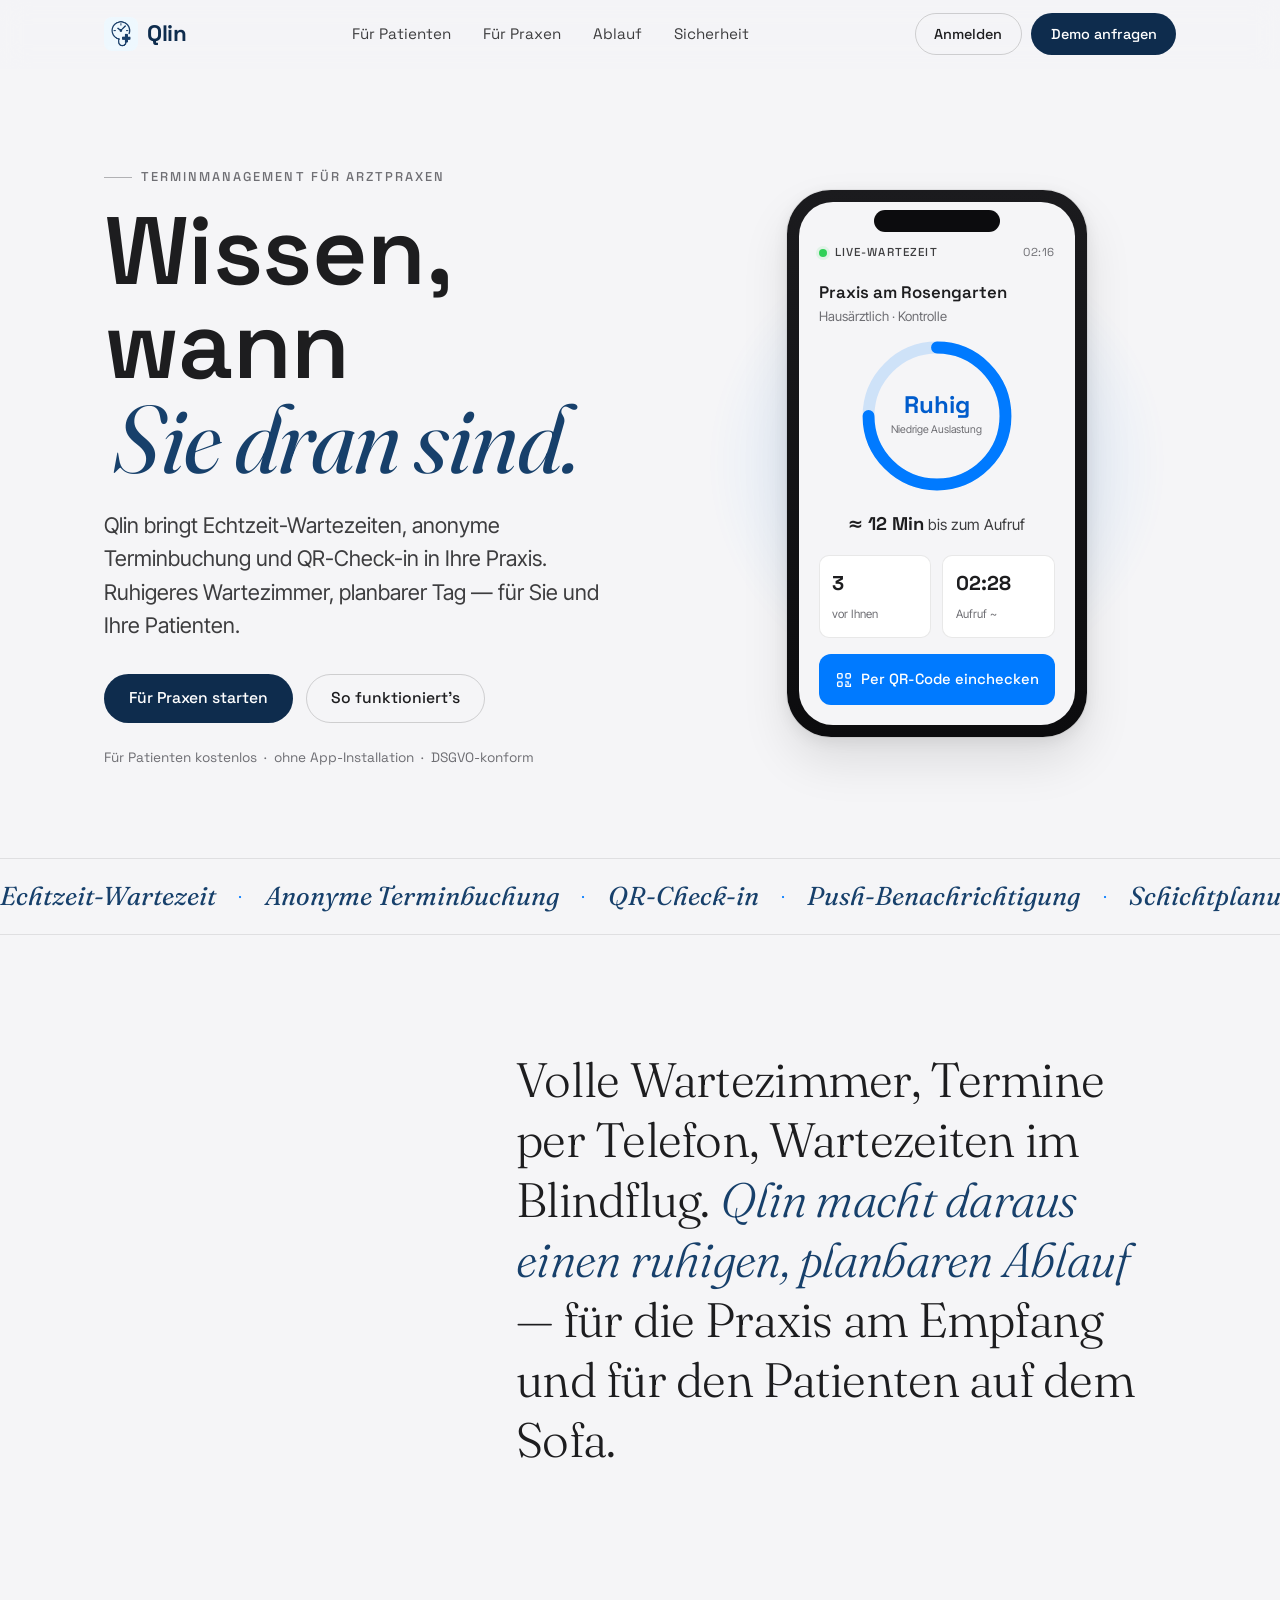
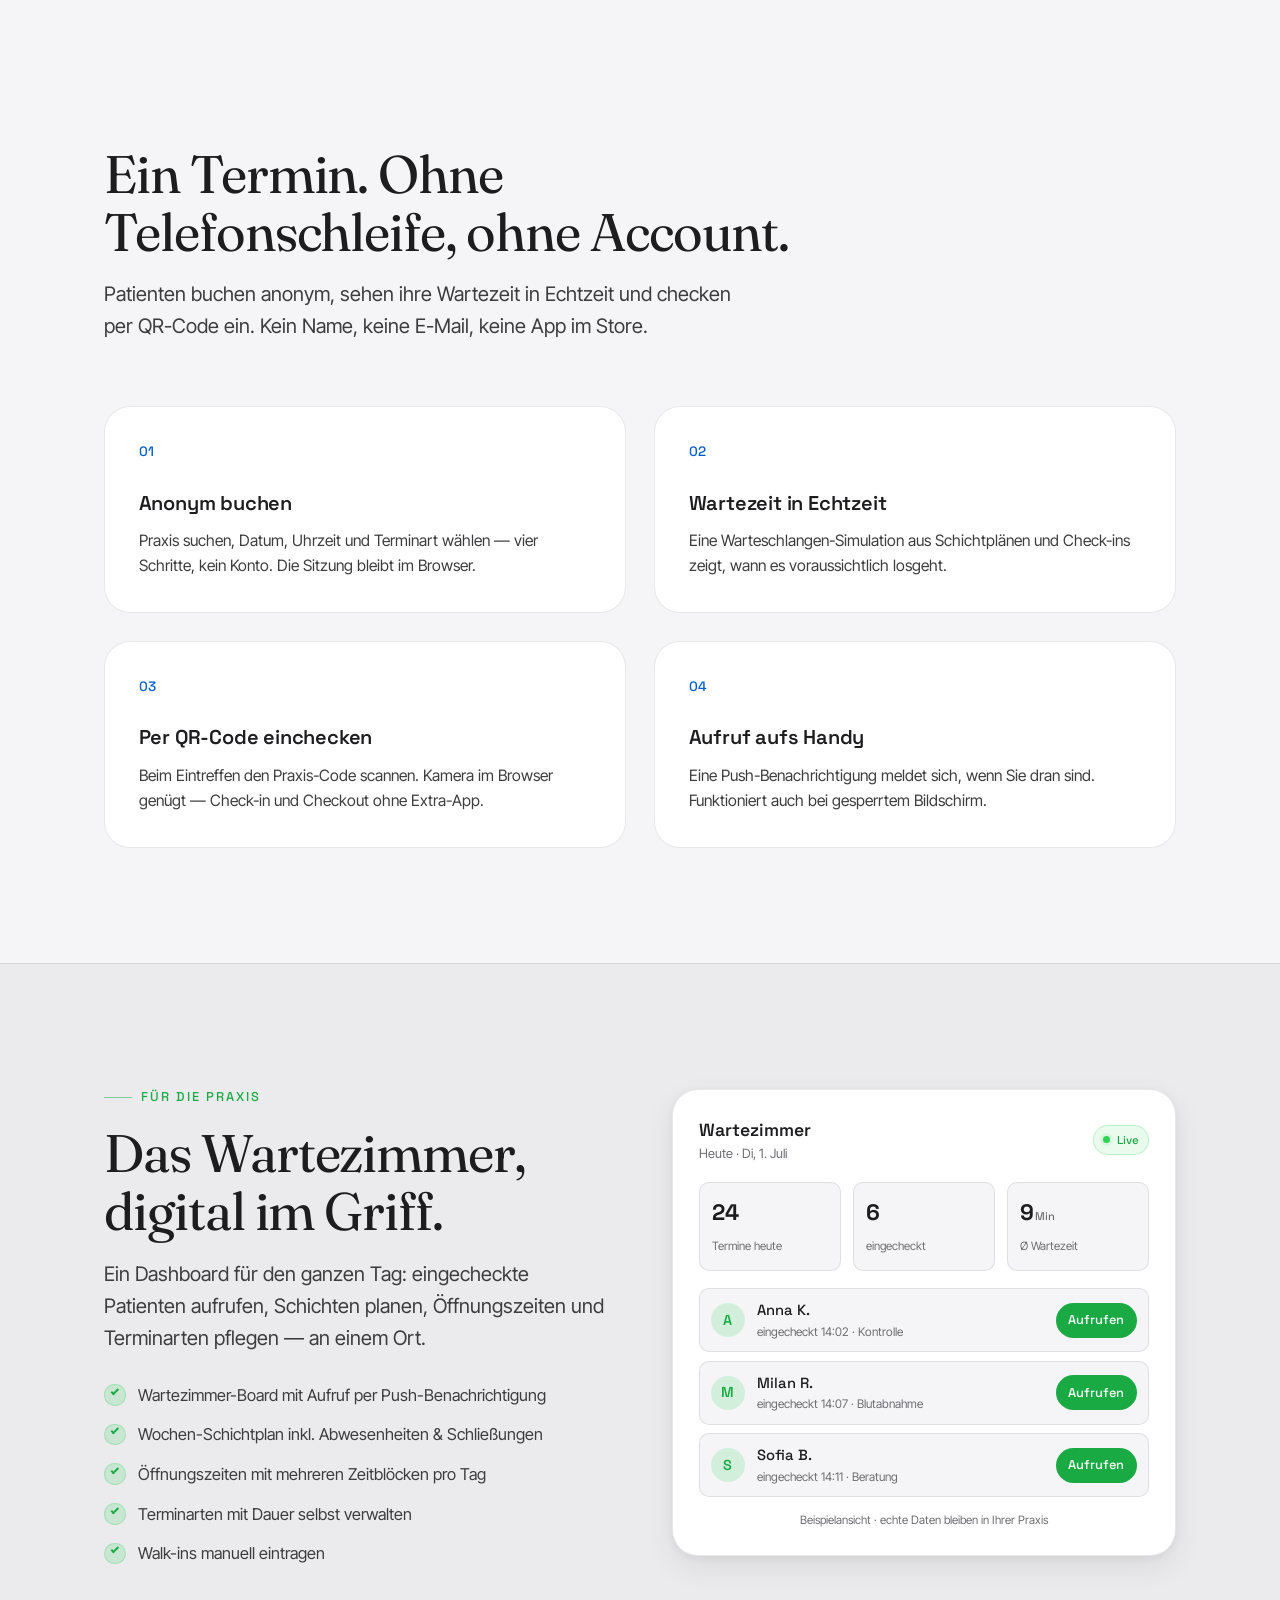
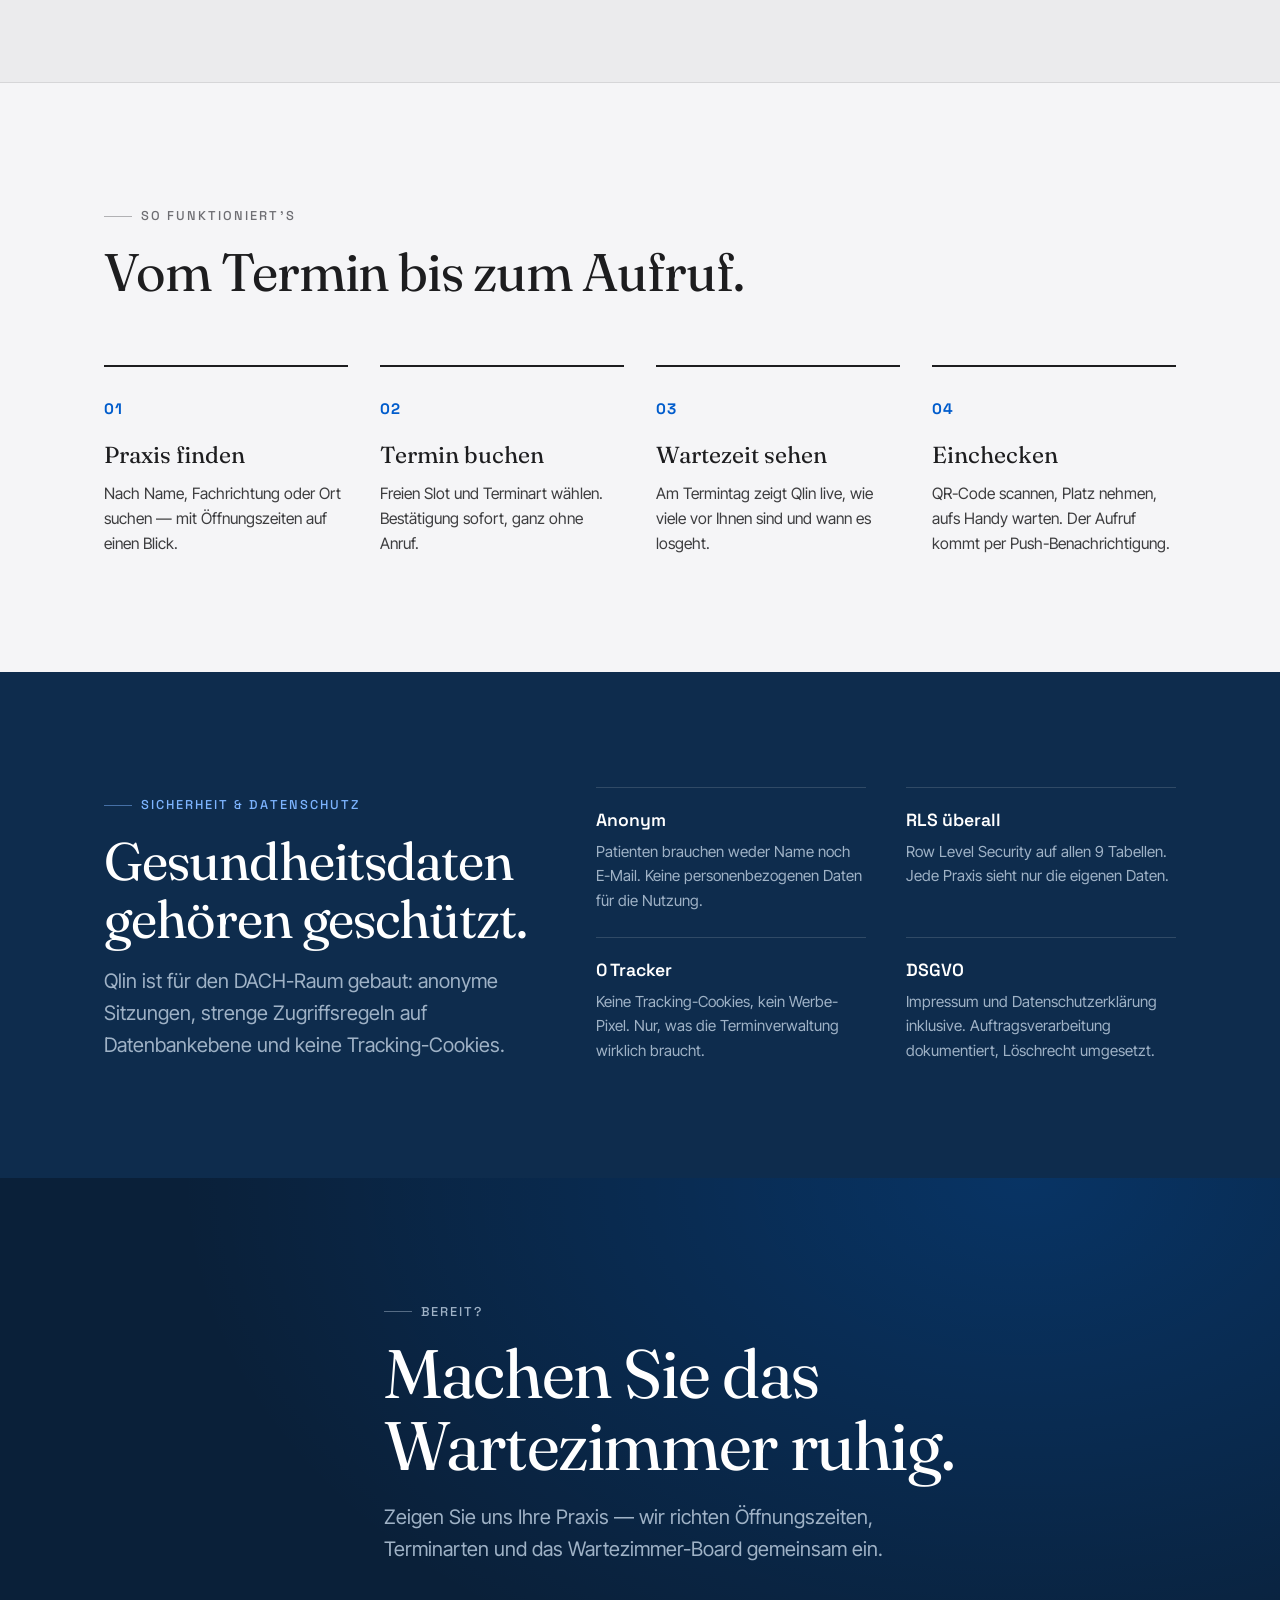
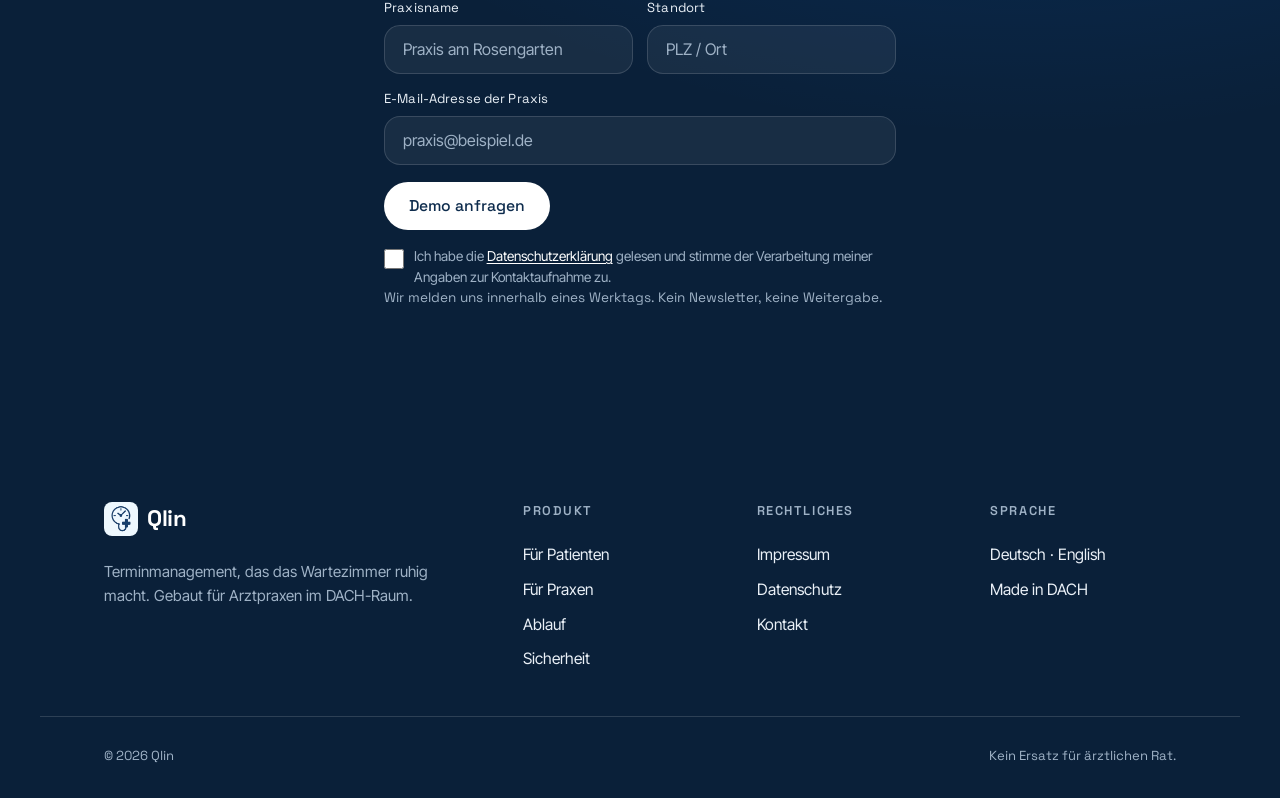
==== index.html @ ec8ae379 "feat(kontakt): Praxisname + Standort, strengere E-Mail-Pruefung, Anti-Spam - Formular um Pflichtfeld" ====
<!DOCTYPE html>
<html lang="de" class="theme-patient">
<head>
  <meta charset="UTF-8" />
  <meta name="viewport" content="width=device-width, initial-scale=1.0" />
  <title>Qlin — Wissen, wann Sie dran sind. Terminmanagement für Arztpraxen</title>
  <meta name="description" content="Qlin bringt Echtzeit-Wartezeiten, anonyme Terminbuchung und QR-Check-in in Ihre Praxis. Ruhigeres Wartezimmer, planbarer Tag — ohne App, DSGVO-konform." />
  <meta name="theme-color" content="#0e2c4d" />

  <!-- Open Graph -->
  <meta property="og:type" content="website" />
  <meta property="og:title" content="Qlin — Wissen, wann Sie dran sind." />
  <meta property="og:description" content="Echtzeit-Wartezeiten, anonyme Terminbuchung und QR-Check-in für Arztpraxen. Ohne App, DSGVO-konform." />
  <meta property="og:image" content="assets/qlin-logo.png" />

  <link rel="icon" type="image/png" href="assets/qlin-logo.png" />

  <!-- Fonts are self-hosted (no request to Google) — see assets/fonts/fonts.css -->
  <link rel="stylesheet" href="assets/fonts/fonts.css" />
  <link rel="stylesheet" href="styles.css" />
</head>
<body>
  <a class="skip-link" href="#main">Zum Inhalt springen</a>

  <!-- ============ HEADER ============ -->
  <header class="site-header" data-header>
    <div class="shell header-inner">
      <a class="brand" href="#top" aria-label="Qlin — Startseite">
        <img class="logo-mark" src="assets/qlin-logo.png" alt="" aria-hidden="true" />
        <span class="brand-word">Qlin</span>
      </a>

      <nav class="nav-desktop" aria-label="Hauptnavigation">
        <a href="#patienten">Für Patienten</a>
        <a href="#praxis">Für Praxen</a>
        <a href="#ablauf">Ablauf</a>
        <a href="#sicherheit">Sicherheit</a>
      </nav>

      <div class="header-actions">
        <a class="btn btn-ghost btn-sm hide-mobile" href="#praxis">Anmelden</a>
        <a class="btn btn-solid btn-sm" href="#kontakt">Demo anfragen</a>
        <button class="menu-toggle" data-menu-toggle aria-expanded="false" aria-controls="mobile-menu" aria-label="Menü öffnen">
          <span></span><span></span>
        </button>
      </div>
    </div>

    <div class="mobile-menu" id="mobile-menu" data-mobile-menu hidden>
      <nav aria-label="Mobile Navigation">
        <a href="#patienten">Für Patienten</a>
        <a href="#praxis">Für Praxen</a>
        <a href="#ablauf">Ablauf</a>
        <a href="#sicherheit">Sicherheit</a>
        <a class="mobile-cta" href="#kontakt">Demo anfragen</a>
      </nav>
    </div>
  </header>

  <main id="main">
    <span id="top"></span>

    <!-- ============ HERO ============ -->
    <section class="hero shell" aria-labelledby="hero-title">
      <div class="hero-copy">
        <p class="eyebrow reveal">Terminmanagement für Arztpraxen</p>
        <h1 class="hero-title reveal" id="hero-title">
          <span class="line-grotesk">Wissen, wann</span>
          <span class="line-serif">Sie dran sind.</span>
        </h1>
        <p class="hero-sub reveal">
          Qlin bringt Echtzeit-Wartezeiten, anonyme Terminbuchung und QR-Check-in
          in Ihre Praxis. Ruhigeres Wartezimmer, planbarer Tag — für Sie und Ihre Patienten.
        </p>
        <div class="hero-actions reveal">
          <a class="btn btn-solid" href="#kontakt">Für Praxen starten</a>
          <a class="btn btn-ghost" href="#ablauf">So funktioniert&#39;s</a>
        </div>
        <p class="hero-note reveal">Für Patienten kostenlos&ensp;·&ensp;ohne App-Installation&ensp;·&ensp;DSGVO-konform</p>
      </div>

      <!-- Signature: the real Live-Wartezeit panel, rebuilt -->
      <div class="hero-visual reveal" aria-hidden="false">
        <div class="glow" aria-hidden="true"></div>
        <div class="phone" role="img" aria-label="Qlin App: Live-Wartezeit für einen gebuchten Termin — ruhig, etwa zwölf Minuten bis zum Aufruf, drei Patienten vor Ihnen.">
          <div class="phone-notch" aria-hidden="true"></div>
          <div class="phone-screen">
            <div class="app-top">
              <span class="app-dot" aria-hidden="true"></span>
              <span class="app-live">Live-Wartezeit</span>
              <span class="app-time" data-app-time>14:26</span>
            </div>

            <p class="app-practice">Praxis am Rosengarten</p>
            <p class="app-appt">Hausärztlich · Kontrolle</p>

            <div class="gauge">
              <svg viewBox="0 0 120 120" class="gauge-svg" aria-hidden="true">
                <circle class="gauge-track" cx="60" cy="60" r="52" />
                <circle class="gauge-fill" cx="60" cy="60" r="52" />
              </svg>
              <div class="gauge-center">
                <span class="gauge-label">Ruhig</span>
                <span class="gauge-hint">Niedrige Auslastung</span>
              </div>
            </div>

            <p class="app-eta"><strong>≈ 12 Min</strong> bis zum Aufruf</p>

            <div class="app-stats">
              <div class="app-stat">
                <span class="app-stat-num">3</span>
                <span class="app-stat-lab">vor Ihnen</span>
              </div>
              <div class="app-stat">
                <span class="app-stat-num" data-app-call>14:38</span>
                <span class="app-stat-lab">Aufruf ~</span>
              </div>
            </div>

            <button class="app-btn" type="button" tabindex="-1">
              <svg viewBox="0 0 24 24" fill="none" aria-hidden="true" width="18" height="18">
                <rect x="3.5" y="3.5" width="6" height="6" rx="1.4" stroke="currentColor" stroke-width="1.8"/>
                <rect x="14.5" y="3.5" width="6" height="6" rx="1.4" stroke="currentColor" stroke-width="1.8"/>
                <rect x="3.5" y="14.5" width="6" height="6" rx="1.4" stroke="currentColor" stroke-width="1.8"/>
                <path d="M14.5 14.5h3v3m3 0v3h-6v-3" stroke="currentColor" stroke-width="1.8" stroke-linecap="round"/>
              </svg>
              Per QR-Code einchecken
            </button>
          </div>
        </div>
      </div>
    </section>

    <!-- ============ TICKER ============ -->
    <div class="ticker" aria-hidden="true">
      <div class="ticker-track">
        <span>Echtzeit-Wartezeit</span><i>·</i><span>Anonyme Terminbuchung</span><i>·</i><span>QR-Check-in</span><i>·</i><span>Push-Benachrichtigung</span><i>·</i><span>Schichtplanung</span><i>·</i><span>Öffnungszeiten</span><i>·</i><span>Wartezimmer-Board</span><i>·</i><span>DE / EN</span><i>·</i>
        <span>Echtzeit-Wartezeit</span><i>·</i><span>Anonyme Terminbuchung</span><i>·</i><span>QR-Check-in</span><i>·</i><span>Push-Benachrichtigung</span><i>·</i><span>Schichtplanung</span><i>·</i><span>Öffnungszeiten</span><i>·</i><span>Wartezimmer-Board</span><i>·</i><span>DE / EN</span><i>·</i>
      </div>
    </div>

    <!-- ============ STATEMENT ============ -->
    <section class="statement shell">
      <p class="statement-text reveal">
        Volle Wartezimmer, Termine per Telefon, Wartezeiten im Blindflug.
        <em>Qlin macht daraus einen ruhigen, planbaren Ablauf</em> — für die Praxis
        am Empfang und für den Patienten auf dem Sofa.
      </p>
    </section>

    <!-- ============ FÜR PATIENTEN (blau) ============ -->
    <section class="section band-patient shell" id="patienten" aria-labelledby="pat-h">
      <div class="section-head">
        <p class="eyebrow eyebrow-blue reveal">Für Patienten</p>
        <h2 class="section-title reveal" id="pat-h">Ein Termin. Ohne Telefonschleife, ohne Account.</h2>
        <p class="section-lead reveal">
          Patienten buchen anonym, sehen ihre Wartezeit in Echtzeit und checken per
          QR-Code ein. Kein Name, keine E-Mail, keine App im Store.
        </p>
      </div>

      <div class="feature-grid">
        <article class="feature reveal">
          <div class="feature-num">01</div>
          <h3>Anonym buchen</h3>
          <p>Praxis suchen, Datum, Uhrzeit und Terminart wählen — vier Schritte, kein Konto. Die Sitzung bleibt im Browser.</p>
        </article>
        <article class="feature reveal">
          <div class="feature-num">02</div>
          <h3>Wartezeit in Echtzeit</h3>
          <p>Eine Warteschlangen-Simulation aus Schichtplänen und Check-ins zeigt, wann es voraussichtlich losgeht.</p>
        </article>
        <article class="feature reveal">
          <div class="feature-num">03</div>
          <h3>Per QR-Code einchecken</h3>
          <p>Beim Eintreffen den Praxis-Code scannen. Kamera im Browser genügt — Check-in und Checkout ohne Extra-App.</p>
        </article>
        <article class="feature reveal">
          <div class="feature-num">04</div>
          <h3>Aufruf aufs Handy</h3>
          <p>Eine Push-Benachrichtigung meldet sich, wenn Sie dran sind. Funktioniert auch bei gesperrtem Bildschirm.</p>
        </article>
      </div>
    </section>

    <!-- ============ FÜR DIE PRAXIS (grün) ============ -->
    <section class="section band-doctor theme-doctor" id="praxis" aria-labelledby="prax-h">
      <div class="shell praxis-inner">
        <div class="praxis-copy">
          <p class="eyebrow eyebrow-green reveal">Für die Praxis</p>
          <h2 class="section-title reveal" id="prax-h">Das Wartezimmer, digital im Griff.</h2>
          <p class="section-lead reveal">
            Ein Dashboard für den ganzen Tag: eingecheckte Patienten aufrufen,
            Schichten planen, Öffnungszeiten und Terminarten pflegen — an einem Ort.
          </p>
          <ul class="check-list reveal">
            <li>Wartezimmer-Board mit Aufruf per Push-Benachrichtigung</li>
            <li>Wochen-Schichtplan inkl. Abwesenheiten &amp; Schließungen</li>
            <li>Öffnungszeiten mit mehreren Zeitblöcken pro Tag</li>
            <li>Terminarten mit Dauer selbst verwalten</li>
            <li>Walk-ins manuell eintragen</li>
          </ul>
        </div>

        <!-- Practice dashboard mock -->
        <div class="dash reveal" role="img" aria-label="Qlin Praxis-Dashboard: Tagesüberblick mit Wartezimmerliste und Aufrufen-Schaltflächen.">
          <div class="dash-top">
            <div>
              <p class="dash-title">Wartezimmer</p>
              <p class="dash-sub">Heute · Di, 1. Juli</p>
            </div>
            <span class="dash-badge">Live</span>
          </div>
          <div class="dash-tiles">
            <div class="dash-tile"><span class="dash-tile-num">24</span><span class="dash-tile-lab">Termine heute</span></div>
            <div class="dash-tile"><span class="dash-tile-num">6</span><span class="dash-tile-lab">eingecheckt</span></div>
            <div class="dash-tile"><span class="dash-tile-num">9<small>Min</small></span><span class="dash-tile-lab">Ø Wartezeit</span></div>
          </div>
          <ul class="dash-queue">
            <li>
              <span class="q-avatar" aria-hidden="true">A</span>
              <span class="q-body"><span class="q-name">Anna K.</span><span class="q-meta">eingecheckt 14:02 · Kontrolle</span></span>
              <button class="q-call" type="button" tabindex="-1">Aufrufen</button>
            </li>
            <li>
              <span class="q-avatar" aria-hidden="true">M</span>
              <span class="q-body"><span class="q-name">Milan R.</span><span class="q-meta">eingecheckt 14:07 · Blutabnahme</span></span>
              <button class="q-call" type="button" tabindex="-1">Aufrufen</button>
            </li>
            <li>
              <span class="q-avatar" aria-hidden="true">S</span>
              <span class="q-body"><span class="q-name">Sofia B.</span><span class="q-meta">eingecheckt 14:11 · Beratung</span></span>
              <button class="q-call" type="button" tabindex="-1">Aufrufen</button>
            </li>
          </ul>
          <p class="dash-foot">Beispielansicht · echte Daten bleiben in Ihrer Praxis</p>
        </div>
      </div>
    </section>

    <!-- ============ ABLAUF ============ -->
    <section class="section shell" id="ablauf" aria-labelledby="ablauf-h">
      <div class="section-head">
        <p class="eyebrow reveal">So funktioniert&#39;s</p>
        <h2 class="section-title reveal" id="ablauf-h">Vom Termin bis zum Aufruf.</h2>
      </div>
      <ol class="steps">
        <li class="step reveal">
          <span class="step-n">01</span>
          <h3>Praxis finden</h3>
          <p>Nach Name, Fachrichtung oder Ort suchen — mit Öffnungszeiten auf einen Blick.</p>
        </li>
        <li class="step reveal">
          <span class="step-n">02</span>
          <h3>Termin buchen</h3>
          <p>Freien Slot und Terminart wählen. Bestätigung sofort, ganz ohne Anruf.</p>
        </li>
        <li class="step reveal">
          <span class="step-n">03</span>
          <h3>Wartezeit sehen</h3>
          <p>Am Termintag zeigt Qlin live, wie viele vor Ihnen sind und wann es losgeht.</p>
        </li>
        <li class="step reveal">
          <span class="step-n">04</span>
          <h3>Einchecken</h3>
          <p>QR-Code scannen, Platz nehmen, aufs Handy warten. Der Aufruf kommt per Push-Benachrichtigung.</p>
        </li>
      </ol>
    </section>

    <!-- ============ SICHERHEIT ============ -->
    <section class="section band-security theme-patient" id="sicherheit" aria-labelledby="sec-h">
      <div class="shell security-inner">
        <div class="security-copy">
          <p class="eyebrow eyebrow-blue reveal">Sicherheit &amp; Datenschutz</p>
          <h2 class="section-title section-title-invert reveal" id="sec-h">Gesundheitsdaten gehören geschützt.</h2>
          <p class="section-lead lead-invert reveal">
            Qlin ist für den DACH-Raum gebaut: anonyme Sitzungen, strenge
            Zugriffsregeln auf Datenbankebene und keine Tracking-Cookies.
          </p>
        </div>
        <ul class="security-grid">
          <li class="reveal"><span class="sec-key">Anonym</span><p>Patienten brauchen weder Name noch E-Mail. Keine personenbezogenen Daten für die Nutzung.</p></li>
          <li class="reveal"><span class="sec-key">RLS überall</span><p>Row Level Security auf allen 9 Tabellen. Jede Praxis sieht nur die eigenen Daten.</p></li>
          <li class="reveal"><span class="sec-key">0 Tracker</span><p>Keine Tracking-Cookies, kein Werbe-Pixel. Nur, was die Terminverwaltung wirklich braucht.</p></li>
          <li class="reveal"><span class="sec-key">DSGVO</span><p>Impressum und Datenschutzerklärung inklusive. Auftragsverarbeitung dokumentiert, Löschrecht umgesetzt.</p></li>
        </ul>
      </div>
    </section>

    <!-- ============ CTA ============ -->
    <section class="cta band-cta theme-patient" id="kontakt" aria-labelledby="cta-h">
      <div class="shell cta-inner">
        <p class="eyebrow eyebrow-on-dark reveal">Bereit?</p>
        <h2 class="cta-title reveal" id="cta-h">Machen Sie das Wartezimmer&nbsp;ruhig.</h2>
        <p class="cta-sub reveal">
          Zeigen Sie uns Ihre Praxis — wir richten Öffnungszeiten, Terminarten und
          das Wartezimmer-Board gemeinsam ein.
        </p>
        <form class="cta-form reveal" data-demo-form novalidate>
          <div class="form-grid">
            <div class="field">
              <label for="practice">Praxisname</label>
              <input id="practice" name="practice" type="text" autocomplete="organization"
                     maxlength="120" placeholder="Praxis am Rosengarten" required />
            </div>
            <div class="field">
              <label for="location">Standort</label>
              <input id="location" name="location" type="text" autocomplete="address-level2"
                     maxlength="120" placeholder="PLZ / Ort" required />
            </div>
            <div class="field field-wide">
              <label for="email">E-Mail-Adresse der Praxis</label>
              <input id="email" name="email" type="email" inputmode="email"
                     maxlength="200" placeholder="praxis@beispiel.de" autocomplete="email" required />
            </div>
          </div>
          <!-- honeypot: hidden from humans, bots tend to fill it -->
          <input class="visually-hidden" type="text" name="company" tabindex="-1" autocomplete="off" aria-hidden="true" data-hp />
          <button class="btn btn-solid-invert" type="submit">Demo anfragen</button>
        </form>
        <div class="cta-consent reveal">
          <input type="checkbox" id="consent" data-consent />
          <label for="consent">Ich habe die <a href="datenschutz.html">Datenschutzerklärung</a> gelesen und stimme der Verarbeitung meiner Angaben zur Kontaktaufnahme zu.</label>
        </div>
        <p class="cta-hint reveal" data-form-hint>Wir melden uns innerhalb eines Werktags. Kein Newsletter, keine Weitergabe.</p>
      </div>
    </section>
  </main>

  <!-- ============ FOOTER ============ -->
  <footer class="site-footer theme-patient">
    <div class="shell footer-inner">
      <div class="footer-brand">
        <a class="brand brand-footer" href="#top" aria-label="Qlin — Startseite">
          <img class="logo-mark" src="assets/qlin-logo.png" alt="" aria-hidden="true" />
          <span class="brand-word">Qlin</span>
        </a>
        <p class="footer-tag">Terminmanagement, das das Wartezimmer ruhig macht. Gebaut für Arztpraxen im DACH-Raum.</p>
      </div>

      <nav class="footer-col" aria-label="Produkt">
        <p class="footer-h">Produkt</p>
        <a href="#patienten">Für Patienten</a>
        <a href="#praxis">Für Praxen</a>
        <a href="#ablauf">Ablauf</a>
        <a href="#sicherheit">Sicherheit</a>
      </nav>

      <nav class="footer-col" aria-label="Rechtliches">
        <p class="footer-h">Rechtliches</p>
        <a href="impressum.html">Impressum</a>
        <a href="datenschutz.html">Datenschutz</a>
        <a href="#kontakt">Kontakt</a>
      </nav>

      <div class="footer-col">
        <p class="footer-h">Sprache</p>
        <p class="footer-meta">Deutsch · English</p>
        <p class="footer-meta">Made in DACH</p>
      </div>
    </div>
    <div class="shell footer-base">
      <p>© <span data-year>2026</span> Qlin</p>
      <p>Kein Ersatz für ärztlichen Rat.</p>
    </div>
  </footer>

  <script src="script.js"></script>
</body>
</html>
---- assets/fonts/fonts.css ----
/* Self-hosted fonts (SIL Open Font License).
   Generated from Google Fonts css2 and rewritten to local files
   so NO request goes to Google (DSGVO / LG Muenchen I 2022). */

/* ---- fraunces ---- */
/* vietnamese */
@font-face {
  font-family: 'Fraunces';
  font-style: italic;
  font-weight: 300 600;
  font-display: swap;
  src: url(./6NU58FyLNQOQZAnv9ZwNjucMHVn85Ni7emAe9lKqZTnbB-gzTK0K1ChjdfeQ_5Y.woff2) format('woff2');
  unicode-range: U+0102-0103, U+0110-0111, U+0128-0129, U+0168-0169, U+01A0-01A1, U+01AF-01B0, U+0300-0301, U+0303-0304, U+0308-0309, U+0323, U+0329, U+1EA0-1EF9, U+20AB;
}
/* latin-ext */
@font-face {
  font-family: 'Fraunces';
  font-style: italic;
  font-weight: 300 600;
  font-display: swap;
  src: url(./6NU58FyLNQOQZAnv9ZwNjucMHVn85Ni7emAe9lKqZTnbB-gzTK0K1ChjdPeQ_5Y.woff2) format('woff2');
  unicode-range: U+0100-02BA, U+02BD-02C5, U+02C7-02CC, U+02CE-02D7, U+02DD-02FF, U+0304, U+0308, U+0329, U+1D00-1DBF, U+1E00-1E9F, U+1EF2-1EFF, U+2020, U+20A0-20AB, U+20AD-20C0, U+2113, U+2C60-2C7F, U+A720-A7FF;
}
/* latin */
@font-face {
  font-family: 'Fraunces';
  font-style: italic;
  font-weight: 300 600;
  font-display: swap;
  src: url(./6NU58FyLNQOQZAnv9ZwNjucMHVn85Ni7emAe9lKqZTnbB-gzTK0K1ChjeveQ.woff2) format('woff2');
  unicode-range: U+0000-00FF, U+0131, U+0152-0153, U+02BB-02BC, U+02C6, U+02DA, U+02DC, U+0304, U+0308, U+0329, U+2000-206F, U+20AC, U+2122, U+2191, U+2193, U+2212, U+2215, U+FEFF, U+FFFD;
}
/* vietnamese */
@font-face {
  font-family: 'Fraunces';
  font-style: normal;
  font-weight: 300 600;
  font-display: swap;
  src: url(./6NU78FyLNQOQZAnv9bYEvDiIdE9Ea92uemAk_WBq8U_9v0c2Wa0KxCBTeO-U.woff2) format('woff2');
  unicode-range: U+0102-0103, U+0110-0111, U+0128-0129, U+0168-0169, U+01A0-01A1, U+01AF-01B0, U+0300-0301, U+0303-0304, U+0308-0309, U+0323, U+0329, U+1EA0-1EF9, U+20AB;
}
/* latin-ext */
@font-face {
  font-family: 'Fraunces';
  font-style: normal;
  font-weight: 300 600;
  font-display: swap;
  src: url(./6NU78FyLNQOQZAnv9bYEvDiIdE9Ea92uemAk_WBq8U_9v0c2Wa0KxCFTeO-U.woff2) format('woff2');
  unicode-range: U+0100-02BA, U+02BD-02C5, U+02C7-02CC, U+02CE-02D7, U+02DD-02FF, U+0304, U+0308, U+0329, U+1D00-1DBF, U+1E00-1E9F, U+1EF2-1EFF, U+2020, U+20A0-20AB, U+20AD-20C0, U+2113, U+2C60-2C7F, U+A720-A7FF;
}
/* latin */
@font-face {
  font-family: 'Fraunces';
  font-style: normal;
  font-weight: 300 600;
  font-display: swap;
  src: url(./6NU78FyLNQOQZAnv9bYEvDiIdE9Ea92uemAk_WBq8U_9v0c2Wa0KxC9TeA.woff2) format('woff2');
  unicode-range: U+0000-00FF, U+0131, U+0152-0153, U+02BB-02BC, U+02C6, U+02DA, U+02DC, U+0304, U+0308, U+0329, U+2000-206F, U+20AC, U+2122, U+2191, U+2193, U+2212, U+2215, U+FEFF, U+FFFD;
}

/* ---- space-grotesk ---- */
/* vietnamese */
@font-face {
  font-family: 'Space Grotesk';
  font-style: normal;
  font-weight: 400;
  font-display: swap;
  src: url(./V8mDoQDjQSkFtoMM3T6r8E7mPb54C-s0.woff2) format('woff2');
  unicode-range: U+0102-0103, U+0110-0111, U+0128-0129, U+0168-0169, U+01A0-01A1, U+01AF-01B0, U+0300-0301, U+0303-0304, U+0308-0309, U+0323, U+0329, U+1EA0-1EF9, U+20AB;
}
/* latin-ext */
@font-face {
  font-family: 'Space Grotesk';
  font-style: normal;
  font-weight: 400;
  font-display: swap;
  src: url(./V8mDoQDjQSkFtoMM3T6r8E7mPb94C-s0.woff2) format('woff2');
  unicode-range: U+0100-02BA, U+02BD-02C5, U+02C7-02CC, U+02CE-02D7, U+02DD-02FF, U+0304, U+0308, U+0329, U+1D00-1DBF, U+1E00-1E9F, U+1EF2-1EFF, U+2020, U+20A0-20AB, U+20AD-20C0, U+2113, U+2C60-2C7F, U+A720-A7FF;
}
/* latin */
@font-face {
  font-family: 'Space Grotesk';
  font-style: normal;
  font-weight: 400;
  font-display: swap;
  src: url(./V8mDoQDjQSkFtoMM3T6r8E7mPbF4Cw.woff2) format('woff2');
  unicode-range: U+0000-00FF, U+0131, U+0152-0153, U+02BB-02BC, U+02C6, U+02DA, U+02DC, U+0304, U+0308, U+0329, U+2000-206F, U+20AC, U+2122, U+2191, U+2193, U+2212, U+2215, U+FEFF, U+FFFD;
}
/* vietnamese */
@font-face {
  font-family: 'Space Grotesk';
  font-style: normal;
  font-weight: 500;
  font-display: swap;
  src: url(./V8mDoQDjQSkFtoMM3T6r8E7mPb54C-s0.woff2) format('woff2');
  unicode-range: U+0102-0103, U+0110-0111, U+0128-0129, U+0168-0169, U+01A0-01A1, U+01AF-01B0, U+0300-0301, U+0303-0304, U+0308-0309, U+0323, U+0329, U+1EA0-1EF9, U+20AB;
}
/* latin-ext */
@font-face {
  font-family: 'Space Grotesk';
  font-style: normal;
  font-weight: 500;
  font-display: swap;
  src: url(./V8mDoQDjQSkFtoMM3T6r8E7mPb94C-s0.woff2) format('woff2');
  unicode-range: U+0100-02BA, U+02BD-02C5, U+02C7-02CC, U+02CE-02D7, U+02DD-02FF, U+0304, U+0308, U+0329, U+1D00-1DBF, U+1E00-1E9F, U+1EF2-1EFF, U+2020, U+20A0-20AB, U+20AD-20C0, U+2113, U+2C60-2C7F, U+A720-A7FF;
}
/* latin */
@font-face {
  font-family: 'Space Grotesk';
  font-style: normal;
  font-weight: 500;
  font-display: swap;
  src: url(./V8mDoQDjQSkFtoMM3T6r8E7mPbF4Cw.woff2) format('woff2');
  unicode-range: U+0000-00FF, U+0131, U+0152-0153, U+02BB-02BC, U+02C6, U+02DA, U+02DC, U+0304, U+0308, U+0329, U+2000-206F, U+20AC, U+2122, U+2191, U+2193, U+2212, U+2215, U+FEFF, U+FFFD;
}
/* vietnamese */
@font-face {
  font-family: 'Space Grotesk';
  font-style: normal;
  font-weight: 600;
  font-display: swap;
  src: url(./V8mDoQDjQSkFtoMM3T6r8E7mPb54C-s0.woff2) format('woff2');
  unicode-range: U+0102-0103, U+0110-0111, U+0128-0129, U+0168-0169, U+01A0-01A1, U+01AF-01B0, U+0300-0301, U+0303-0304, U+0308-0309, U+0323, U+0329, U+1EA0-1EF9, U+20AB;
}
/* latin-ext */
@font-face {
  font-family: 'Space Grotesk';
  font-style: normal;
  font-weight: 600;
  font-display: swap;
  src: url(./V8mDoQDjQSkFtoMM3T6r8E7mPb94C-s0.woff2) format('woff2');
  unicode-range: U+0100-02BA, U+02BD-02C5, U+02C7-02CC, U+02CE-02D7, U+02DD-02FF, U+0304, U+0308, U+0329, U+1D00-1DBF, U+1E00-1E9F, U+1EF2-1EFF, U+2020, U+20A0-20AB, U+20AD-20C0, U+2113, U+2C60-2C7F, U+A720-A7FF;
}
/* latin */
@font-face {
  font-family: 'Space Grotesk';
  font-style: normal;
  font-weight: 600;
  font-display: swap;
  src: url(./V8mDoQDjQSkFtoMM3T6r8E7mPbF4Cw.woff2) format('woff2');
  unicode-range: U+0000-00FF, U+0131, U+0152-0153, U+02BB-02BC, U+02C6, U+02DA, U+02DC, U+0304, U+0308, U+0329, U+2000-206F, U+20AC, U+2122, U+2191, U+2193, U+2212, U+2215, U+FEFF, U+FFFD;
}
/* vietnamese */
@font-face {
  font-family: 'Space Grotesk';
  font-style: normal;
  font-weight: 700;
  font-display: swap;
  src: url(./V8mDoQDjQSkFtoMM3T6r8E7mPb54C-s0.woff2) format('woff2');
  unicode-range: U+0102-0103, U+0110-0111, U+0128-0129, U+0168-0169, U+01A0-01A1, U+01AF-01B0, U+0300-0301, U+0303-0304, U+0308-0309, U+0323, U+0329, U+1EA0-1EF9, U+20AB;
}
/* latin-ext */
@font-face {
  font-family: 'Space Grotesk';
  font-style: normal;
  font-weight: 700;
  font-display: swap;
  src: url(./V8mDoQDjQSkFtoMM3T6r8E7mPb94C-s0.woff2) format('woff2');
  unicode-range: U+0100-02BA, U+02BD-02C5, U+02C7-02CC, U+02CE-02D7, U+02DD-02FF, U+0304, U+0308, U+0329, U+1D00-1DBF, U+1E00-1E9F, U+1EF2-1EFF, U+2020, U+20A0-20AB, U+20AD-20C0, U+2113, U+2C60-2C7F, U+A720-A7FF;
}
/* latin */
@font-face {
  font-family: 'Space Grotesk';
  font-style: normal;
  font-weight: 700;
  font-display: swap;
  src: url(./V8mDoQDjQSkFtoMM3T6r8E7mPbF4Cw.woff2) format('woff2');
  unicode-range: U+0000-00FF, U+0131, U+0152-0153, U+02BB-02BC, U+02C6, U+02DA, U+02DC, U+0304, U+0308, U+0329, U+2000-206F, U+20AC, U+2122, U+2191, U+2193, U+2212, U+2215, U+FEFF, U+FFFD;
}

/* ---- inter-tight ---- */
/* cyrillic-ext */
@font-face {
  font-family: 'Inter Tight';
  font-style: normal;
  font-weight: 400;
  font-display: swap;
  src: url(./NGSwv5HMAFg6IuGlBNMjxLsK8ah8QA.woff2) format('woff2');
  unicode-range: U+0460-052F, U+1C80-1C8A, U+20B4, U+2DE0-2DFF, U+A640-A69F, U+FE2E-FE2F;
}
/* cyrillic */
@font-face {
  font-family: 'Inter Tight';
  font-style: normal;
  font-weight: 400;
  font-display: swap;
  src: url(./NGSwv5HMAFg6IuGlBNMjxLsD8ah8QA.woff2) format('woff2');
  unicode-range: U+0301, U+0400-045F, U+0490-0491, U+04B0-04B1, U+2116;
}
/* greek-ext */
@font-face {
  font-family: 'Inter Tight';
  font-style: normal;
  font-weight: 400;
  font-display: swap;
  src: url(./NGSwv5HMAFg6IuGlBNMjxLsL8ah8QA.woff2) format('woff2');
  unicode-range: U+1F00-1FFF;
}
/* greek */
@font-face {
  font-family: 'Inter Tight';
  font-style: normal;
  font-weight: 400;
  font-display: swap;
  src: url(./NGSwv5HMAFg6IuGlBNMjxLsE8ah8QA.woff2) format('woff2');
  unicode-range: U+0370-0377, U+037A-037F, U+0384-038A, U+038C, U+038E-03A1, U+03A3-03FF;
}
/* vietnamese */
@font-face {
  font-family: 'Inter Tight';
  font-style: normal;
  font-weight: 400;
  font-display: swap;
  src: url(./NGSwv5HMAFg6IuGlBNMjxLsI8ah8QA.woff2) format('woff2');
  unicode-range: U+0102-0103, U+0110-0111, U+0128-0129, U+0168-0169, U+01A0-01A1, U+01AF-01B0, U+0300-0301, U+0303-0304, U+0308-0309, U+0323, U+0329, U+1EA0-1EF9, U+20AB;
}
/* latin-ext */
@font-face {
  font-family: 'Inter Tight';
  font-style: normal;
  font-weight: 400;
  font-display: swap;
  src: url(./NGSwv5HMAFg6IuGlBNMjxLsJ8ah8QA.woff2) format('woff2');
  unicode-range: U+0100-02BA, U+02BD-02C5, U+02C7-02CC, U+02CE-02D7, U+02DD-02FF, U+0304, U+0308, U+0329, U+1D00-1DBF, U+1E00-1E9F, U+1EF2-1EFF, U+2020, U+20A0-20AB, U+20AD-20C0, U+2113, U+2C60-2C7F, U+A720-A7FF;
}
/* latin */
@font-face {
  font-family: 'Inter Tight';
  font-style: normal;
  font-weight: 400;
  font-display: swap;
  src: url(./NGSwv5HMAFg6IuGlBNMjxLsH8ag.woff2) format('woff2');
  unicode-range: U+0000-00FF, U+0131, U+0152-0153, U+02BB-02BC, U+02C6, U+02DA, U+02DC, U+0304, U+0308, U+0329, U+2000-206F, U+20AC, U+2122, U+2191, U+2193, U+2212, U+2215, U+FEFF, U+FFFD;
}
/* cyrillic-ext */
@font-face {
  font-family: 'Inter Tight';
  font-style: normal;
  font-weight: 500;
  font-display: swap;
  src: url(./NGSwv5HMAFg6IuGlBNMjxLsK8ah8QA.woff2) format('woff2');
  unicode-range: U+0460-052F, U+1C80-1C8A, U+20B4, U+2DE0-2DFF, U+A640-A69F, U+FE2E-FE2F;
}
/* cyrillic */
@font-face {
  font-family: 'Inter Tight';
  font-style: normal;
  font-weight: 500;
  font-display: swap;
  src: url(./NGSwv5HMAFg6IuGlBNMjxLsD8ah8QA.woff2) format('woff2');
  unicode-range: U+0301, U+0400-045F, U+0490-0491, U+04B0-04B1, U+2116;
}
/* greek-ext */
@font-face {
  font-family: 'Inter Tight';
  font-style: normal;
  font-weight: 500;
  font-display: swap;
  src: url(./NGSwv5HMAFg6IuGlBNMjxLsL8ah8QA.woff2) format('woff2');
  unicode-range: U+1F00-1FFF;
}
/* greek */
@font-face {
  font-family: 'Inter Tight';
  font-style: normal;
  font-weight: 500;
  font-display: swap;
  src: url(./NGSwv5HMAFg6IuGlBNMjxLsE8ah8QA.woff2) format('woff2');
  unicode-range: U+0370-0377, U+037A-037F, U+0384-038A, U+038C, U+038E-03A1, U+03A3-03FF;
}
/* vietnamese */
@font-face {
  font-family: 'Inter Tight';
  font-style: normal;
  font-weight: 500;
  font-display: swap;
  src: url(./NGSwv5HMAFg6IuGlBNMjxLsI8ah8QA.woff2) format('woff2');
  unicode-range: U+0102-0103, U+0110-0111, U+0128-0129, U+0168-0169, U+01A0-01A1, U+01AF-01B0, U+0300-0301, U+0303-0304, U+0308-0309, U+0323, U+0329, U+1EA0-1EF9, U+20AB;
}
/* latin-ext */
@font-face {
  font-family: 'Inter Tight';
  font-style: normal;
  font-weight: 500;
  font-display: swap;
  src: url(./NGSwv5HMAFg6IuGlBNMjxLsJ8ah8QA.woff2) format('woff2');
  unicode-range: U+0100-02BA, U+02BD-02C5, U+02C7-02CC, U+02CE-02D7, U+02DD-02FF, U+0304, U+0308, U+0329, U+1D00-1DBF, U+1E00-1E9F, U+1EF2-1EFF, U+2020, U+20A0-20AB, U+20AD-20C0, U+2113, U+2C60-2C7F, U+A720-A7FF;
}
/* latin */
@font-face {
  font-family: 'Inter Tight';
  font-style: normal;
  font-weight: 500;
  font-display: swap;
  src: url(./NGSwv5HMAFg6IuGlBNMjxLsH8ag.woff2) format('woff2');
  unicode-range: U+0000-00FF, U+0131, U+0152-0153, U+02BB-02BC, U+02C6, U+02DA, U+02DC, U+0304, U+0308, U+0329, U+2000-206F, U+20AC, U+2122, U+2191, U+2193, U+2212, U+2215, U+FEFF, U+FFFD;
}
/* cyrillic-ext */
@font-face {
  font-family: 'Inter Tight';
  font-style: normal;
  font-weight: 600;
  font-display: swap;
  src: url(./NGSwv5HMAFg6IuGlBNMjxLsK8ah8QA.woff2) format('woff2');
  unicode-range: U+0460-052F, U+1C80-1C8A, U+20B4, U+2DE0-2DFF, U+A640-A69F, U+FE2E-FE2F;
}
/* cyrillic */
@font-face {
  font-family: 'Inter Tight';
  font-style: normal;
  font-weight: 600;
  font-display: swap;
  src: url(./NGSwv5HMAFg6IuGlBNMjxLsD8ah8QA.woff2) format('woff2');
  unicode-range: U+0301, U+0400-045F, U+0490-0491, U+04B0-04B1, U+2116;
}
/* greek-ext */
@font-face {
  font-family: 'Inter Tight';
  font-style: normal;
  font-weight: 600;
  font-display: swap;
  src: url(./NGSwv5HMAFg6IuGlBNMjxLsL8ah8QA.woff2) format('woff2');
  unicode-range: U+1F00-1FFF;
}
/* greek */
@font-face {
  font-family: 'Inter Tight';
  font-style: normal;
  font-weight: 600;
  font-display: swap;
  src: url(./NGSwv5HMAFg6IuGlBNMjxLsE8ah8QA.woff2) format('woff2');
  unicode-range: U+0370-0377, U+037A-037F, U+0384-038A, U+038C, U+038E-03A1, U+03A3-03FF;
}
/* vietnamese */
@font-face {
  font-family: 'Inter Tight';
  font-style: normal;
  font-weight: 600;
  font-display: swap;
  src: url(./NGSwv5HMAFg6IuGlBNMjxLsI8ah8QA.woff2) format('woff2');
  unicode-range: U+0102-0103, U+0110-0111, U+0128-0129, U+0168-0169, U+01A0-01A1, U+01AF-01B0, U+0300-0301, U+0303-0304, U+0308-0309, U+0323, U+0329, U+1EA0-1EF9, U+20AB;
}
/* latin-ext */
@font-face {
  font-family: 'Inter Tight';
  font-style: normal;
  font-weight: 600;
  font-display: swap;
  src: url(./NGSwv5HMAFg6IuGlBNMjxLsJ8ah8QA.woff2) format('woff2');
  unicode-range: U+0100-02BA, U+02BD-02C5, U+02C7-02CC, U+02CE-02D7, U+02DD-02FF, U+0304, U+0308, U+0329, U+1D00-1DBF, U+1E00-1E9F, U+1EF2-1EFF, U+2020, U+20A0-20AB, U+20AD-20C0, U+2113, U+2C60-2C7F, U+A720-A7FF;
}
/* latin */
@font-face {
  font-family: 'Inter Tight';
  font-style: normal;
  font-weight: 600;
  font-display: swap;
  src: url(./NGSwv5HMAFg6IuGlBNMjxLsH8ag.woff2) format('woff2');
  unicode-range: U+0000-00FF, U+0131, U+0152-0153, U+02BB-02BC, U+02C6, U+02DA, U+02DC, U+0304, U+0308, U+0329, U+2000-206F, U+20AC, U+2122, U+2191, U+2193, U+2212, U+2215, U+FEFF, U+FFFD;
}
---- styles.css ----
/* ============================================================
   Qlin — Landing Page
   Palette derived from COLORS.md (Apple-inspired role themes)
   + logo navy (#17406B). Type: Fraunces + Space Grotesk + Inter Tight.
   ============================================================ */

/* ---------- Tokens ---------- */
:root {
  /* surfaces */
  --bg: #f5f5f7;
  --bg-2: #ebebed;
  --card: #ffffff;

  /* ink */
  --text: #1d1d1f;
  --text-2: #3d3d3f;
  --muted: #6e6e73;
  --on-dark: #eaf0f7;
  --on-dark-muted: #9fb2c6;

  /* logo navy family (dark sections) */
  --navy: #17406B;
  --navy-deep: #0e2c4d;
  --navy-deeper: #0a2039;

  /* patient blue */
  --blue: #007AFF;
  --blue-dark: #005ccc;
  --blue-soft: rgba(0, 122, 255, 0.08);
  --blue-soft-med: rgba(0, 122, 255, 0.16);
  --blue-border: rgba(0, 122, 255, 0.22);

  /* practice green */
  --green: #30d158;
  --green-dark: #1aaa44;
  --green-soft: rgba(48, 209, 88, 0.10);
  --green-soft-med: rgba(48, 209, 88, 0.18);
  --green-border: rgba(48, 209, 88, 0.26);

  --error: #ff3b30;

  /* lines */
  --line: rgba(0, 0, 0, 0.09);
  --line-strong: rgba(0, 0, 0, 0.16);
  --line-on-dark: rgba(255, 255, 255, 0.14);

  /* shadows (from COLORS.md) */
  --shadow-sm: 0 1px 3px rgba(0, 0, 0, 0.05), 0 4px 12px rgba(0, 0, 0, 0.05);
  --shadow: 0 2px 8px rgba(0, 0, 0, 0.05), 0 12px 32px rgba(0, 0, 0, 0.07);
  --shadow-lg: 0 4px 16px rgba(0, 0, 0, 0.07), 0 24px 48px rgba(0, 0, 0, 0.10);

  /* type */
  --font-serif: "Fraunces", Georgia, "Times New Roman", serif;
  --font-grotesk: "Space Grotesk", "Segoe UI", system-ui, sans-serif;
  --font-body: "Inter Tight", system-ui, -apple-system, "Segoe UI", Roboto, sans-serif;

  /* layout */
  --shell-max: 1200px;
  --shell-pad: clamp(1.25rem, 5vw, 4rem);
  --sec-y: clamp(4.5rem, 9vw, 8.5rem);

  /* radii */
  --r-sm: 10px;
  --r: 16px;
  --r-lg: 26px;

  /* role brand (default = patient) */
  --brand: var(--blue);
  --brand-dark: var(--blue-dark);
  --brand-soft: var(--blue-soft);
  --brand-soft-med: var(--blue-soft-med);
  --brand-border: var(--blue-border);
}

.theme-patient {
  --brand: var(--blue);
  --brand-dark: var(--blue-dark);
  --brand-soft: var(--blue-soft);
  --brand-soft-med: var(--blue-soft-med);
  --brand-border: var(--blue-border);
}
.theme-doctor {
  --brand: var(--green);
  --brand-dark: var(--green-dark);
  --brand-soft: var(--green-soft);
  --brand-soft-med: var(--green-soft-med);
  --brand-border: var(--green-border);
}

/* ---------- Reset / base ---------- */
*, *::before, *::after { box-sizing: border-box; }
* { margin: 0; }

html { -webkit-text-size-adjust: 100%; scroll-behavior: smooth; }

body {
  font-family: var(--font-body);
  font-size: clamp(1rem, 0.97rem + 0.18vw, 1.0625rem);
  line-height: 1.6;
  color: var(--text);
  background: var(--bg);
  -webkit-font-smoothing: antialiased;
  -moz-osx-font-smoothing: grayscale;
  overflow-x: hidden;
}

img, svg { display: block; max-width: 100%; }
a { color: inherit; text-decoration: none; }
button { font: inherit; color: inherit; background: none; border: 0; cursor: pointer; }
ul, ol { list-style: none; padding: 0; }

::selection { background: var(--brand-soft-med); color: var(--text); }

:focus-visible {
  outline: 2.5px solid var(--brand);
  outline-offset: 3px;
  border-radius: 4px;
}

.visually-hidden {
  position: absolute; width: 1px; height: 1px;
  padding: 0; margin: -1px; overflow: hidden;
  clip: rect(0 0 0 0); white-space: nowrap; border: 0;
}

.skip-link {
  position: fixed; top: 0; left: 50%; transform: translate(-50%, -120%);
  z-index: 200; background: var(--navy-deep); color: #fff;
  padding: 0.6rem 1.1rem; border-radius: 0 0 var(--r-sm) var(--r-sm);
  font-family: var(--font-grotesk); font-size: 0.85rem; transition: transform 0.2s ease;
}
.skip-link:focus { transform: translate(-50%, 0); }

/* ---------- Layout ---------- */
.shell {
  width: 100%;
  max-width: var(--shell-max);
  margin-inline: auto;
  padding-inline: var(--shell-pad);
}

.section { padding-block: var(--sec-y); }

/* keep anchored section titles clear of the sticky header */
section[id] { scroll-margin-top: 88px; }

.eyebrow {
  font-family: var(--font-grotesk);
  font-size: 0.8rem;
  font-weight: 500;
  letter-spacing: 0.16em;
  text-transform: uppercase;
  color: var(--muted);
  display: inline-flex;
  align-items: center;
  gap: 0.55rem;
}
.eyebrow::before {
  content: "";
  width: 1.75rem; height: 1px;
  background: currentColor;
  opacity: 0.5;
}
.eyebrow-blue { color: var(--blue-dark); }
.eyebrow-green { color: var(--green-dark); }
.eyebrow-on-dark { color: var(--on-dark-muted); }

/* ---------- Buttons ---------- */
.btn {
  display: inline-flex;
  align-items: center;
  gap: 0.5rem;
  font-family: var(--font-grotesk);
  font-weight: 500;
  font-size: 0.98rem;
  line-height: 1;
  padding: 0.95rem 1.5rem;
  border-radius: 999px;
  border: 1.5px solid transparent;
  transition: transform 0.18s ease, background-color 0.18s ease, border-color 0.18s ease, color 0.18s ease, box-shadow 0.18s ease;
  min-height: 48px;
}
.btn-sm { padding: 0.65rem 1.15rem; font-size: 0.9rem; min-height: 42px; }
.btn[disabled] { opacity: 0.6; cursor: default; transform: none; box-shadow: none; }

.btn-solid { background: var(--navy-deep); color: #fff; }
.btn-solid:hover { background: var(--navy); transform: translateY(-2px); box-shadow: var(--shadow); }

.btn-ghost { border-color: var(--line-strong); color: var(--text); }
.btn-ghost:hover { border-color: var(--navy-deep); background: var(--navy-deep); color: #fff; transform: translateY(-2px); }

.btn-solid-invert { background: #fff; color: var(--navy-deep); }
.btn-solid-invert:hover { background: #eef2f6; transform: translateY(-2px); box-shadow: var(--shadow-lg); }

/* ============================================================
   HEADER
   ============================================================ */
.site-header {
  position: sticky;
  top: 0;
  z-index: 100;
  background: color-mix(in srgb, var(--bg) 82%, transparent);
  -webkit-backdrop-filter: saturate(180%) blur(14px);
  backdrop-filter: saturate(180%) blur(14px);
  border-bottom: 1px solid transparent;
  transition: border-color 0.3s ease, background-color 0.3s ease;
}
.site-header[data-scrolled] { border-bottom-color: var(--line); }

.header-inner {
  display: flex;
  align-items: center;
  justify-content: space-between;
  gap: 1rem;
  height: 68px;
}

.brand {
  display: inline-flex;
  align-items: center;
  gap: 0.55rem;
  color: var(--navy-deep);
}
.logo-mark { width: 34px; height: 34px; flex: none; border-radius: 8px; object-fit: cover; display: block; }
.brand-word {
  font-family: var(--font-grotesk);
  font-weight: 700;
  font-size: 1.4rem;
  letter-spacing: -0.01em;
}

.nav-desktop { display: none; }
.nav-desktop a {
  font-family: var(--font-grotesk);
  font-size: 0.95rem;
  color: var(--text-2);
  padding: 0.4rem 0;
  position: relative;
  transition: color 0.18s ease;
}
.nav-desktop a::after {
  content: "";
  position: absolute; left: 0; right: 0; bottom: -2px;
  height: 1.5px; background: var(--brand);
  transform: scaleX(0); transform-origin: left;
  transition: transform 0.35s cubic-bezier(0.2, 0.7, 0.2, 1);
}
.nav-desktop a:hover { color: var(--text); }
.nav-desktop a:hover::after { transform: scaleX(1); }

.header-actions { display: flex; align-items: center; gap: 0.6rem; }

.menu-toggle {
  display: inline-flex; flex-direction: column; justify-content: center;
  gap: 5px; width: 44px; height: 44px; padding: 0 10px;
  border-radius: 10px;
}
.menu-toggle span {
  display: block; height: 2px; width: 100%;
  background: var(--navy-deep); border-radius: 2px;
  transition: transform 0.3s ease, opacity 0.2s ease;
}
.menu-toggle[aria-expanded="true"] span:first-child { transform: translateY(3.5px) rotate(45deg); }
.menu-toggle[aria-expanded="true"] span:last-child { transform: translateY(-3.5px) rotate(-45deg); }

.mobile-menu {
  border-top: 1px solid var(--line);
  background: var(--bg);
  overflow: hidden;
}
.mobile-menu nav { display: flex; flex-direction: column; padding: 0.5rem var(--shell-pad) 1.25rem; }
.mobile-menu a {
  font-family: var(--font-grotesk);
  font-size: 1.05rem;
  padding: 0.85rem 0;
  border-bottom: 1px solid var(--line);
  color: var(--text);
}
.mobile-menu a:last-child { border-bottom: 0; }
.mobile-menu .mobile-cta {
  margin-top: 0.85rem;
  background: var(--navy-deep); color: #fff;
  text-align: center; border-radius: 999px;
  padding: 0.95rem; border-bottom: 0;
}

/* ============================================================
   HERO
   ============================================================ */
.hero {
  display: grid;
  grid-template-columns: 1fr;
  gap: clamp(2.5rem, 6vw, 4rem);
  align-items: center;
  padding-block: clamp(3rem, 7vw, 6.5rem) clamp(3.5rem, 7vw, 6rem);
}

.hero-copy { max-width: 42rem; }

.hero-title {
  font-weight: 400;
  line-height: 0.98;
  letter-spacing: -0.02em;
  margin: 1.1rem 0 1.4rem;
  display: flex;
  flex-direction: column;
}
.hero-title .line-grotesk {
  font-family: var(--font-grotesk);
  font-weight: 600;
  font-size: clamp(2.7rem, 1.5rem + 5.6vw, 6.2rem);
  color: var(--text);
}
.hero-title .line-serif {
  font-family: var(--font-serif);
  font-weight: 400;
  font-style: italic;
  font-size: clamp(2.7rem, 1.5rem + 5.6vw, 6.2rem);
  color: var(--navy);
  letter-spacing: -0.01em;
}

.hero-sub {
  font-size: clamp(1.08rem, 1rem + 0.55vw, 1.35rem);
  color: var(--text-2);
  max-width: 34rem;
  line-height: 1.55;
}

.hero-actions { display: flex; flex-wrap: wrap; gap: 0.8rem; margin-top: 2rem; }

.hero-note {
  margin-top: 1.5rem;
  font-family: var(--font-grotesk);
  font-size: 0.85rem;
  color: var(--muted);
}

/* Hero visual — phone with gauge */
.hero-visual {
  position: relative;
  display: flex;
  justify-content: center;
  align-items: center;
  min-height: 420px;
}
.glow {
  position: absolute;
  width: min(120%, 520px);
  aspect-ratio: 1;
  background: radial-gradient(circle at center, var(--blue-soft-med), transparent 62%);
  filter: blur(6px);
  z-index: 0;
}

.phone {
  position: relative;
  z-index: 1;
  width: min(300px, 78vw);
  background: linear-gradient(180deg, #1b1b1e, #0c0c0e);
  border-radius: 44px;
  padding: 12px;
  box-shadow: var(--shadow-lg), 0 0 0 1px rgba(0, 0, 0, 0.06);
}
.phone-notch {
  position: absolute;
  top: 20px; left: 50%; transform: translateX(-50%);
  width: 42%; height: 22px;
  background: #0c0c0e; border-radius: 999px;
  z-index: 3;
}
.phone-screen {
  position: relative;
  background: var(--bg);
  border-radius: 34px;
  /* top padding clears the notch (ends 42px from the phone edge) */
  padding: 2.6rem 1.25rem 1.25rem;
  overflow: hidden;
}

.app-top {
  display: flex; align-items: center; gap: 0.5rem;
  font-family: var(--font-grotesk);
  font-size: 0.72rem; letter-spacing: 0.04em;
  color: var(--muted);
  margin-bottom: 1.1rem;
}
.app-dot {
  width: 8px; height: 8px; border-radius: 50%;
  background: var(--green);
  box-shadow: 0 0 0 3px var(--green-soft);
}
.app-live { text-transform: uppercase; letter-spacing: 0.1em; color: var(--text-2); font-weight: 500; }
.app-time { margin-left: auto; }

.app-practice {
  font-family: var(--font-grotesk);
  font-weight: 600; font-size: 1.05rem; color: var(--text);
}
.app-appt { font-size: 0.82rem; color: var(--muted); margin-bottom: 0.6rem; }

.gauge {
  position: relative;
  width: 158px; height: 158px;
  margin: 0.4rem auto 0.9rem;
}
.gauge-svg { width: 100%; height: 100%; transform: rotate(-90deg); }
.gauge-track { fill: none; stroke: var(--brand-soft-med); stroke-width: 9; }
.gauge-fill {
  fill: none; stroke: var(--brand); stroke-width: 9; stroke-linecap: round;
  stroke-dasharray: 326.7;
  stroke-dashoffset: 326.7;
  transition: stroke-dashoffset 1.4s cubic-bezier(0.3, 0.8, 0.3, 1) 0.3s;
}
.gauge.in .gauge-fill { stroke-dashoffset: 82; }
.gauge-center {
  position: absolute; inset: 0;
  display: flex; flex-direction: column; align-items: center; justify-content: center;
  text-align: center;
}
.gauge-label {
  font-family: var(--font-grotesk); font-weight: 700;
  font-size: 1.5rem; color: var(--brand-dark); line-height: 1;
}
.gauge-hint { font-size: 0.66rem; color: var(--muted); margin-top: 0.3rem; max-width: 8rem; }

.app-eta { text-align: center; font-size: 0.95rem; color: var(--text-2); margin-bottom: 1rem; }
.app-eta strong { font-family: var(--font-grotesk); font-weight: 700; color: var(--text); font-size: 1.15rem; }

.app-stats { display: grid; grid-template-columns: 1fr 1fr; gap: 0.6rem; margin-bottom: 1rem; }
.app-stat {
  background: var(--card); border: 1px solid var(--line);
  border-radius: var(--r-sm); padding: 0.7rem 0.8rem;
}
.app-stat-num { display: block; font-family: var(--font-grotesk); font-weight: 700; font-size: 1.25rem; color: var(--text); }
.app-stat-lab { font-size: 0.72rem; color: var(--muted); }

.app-btn {
  width: 100%;
  display: inline-flex; align-items: center; justify-content: center; gap: 0.5rem;
  background: var(--brand); color: #fff;
  font-family: var(--font-grotesk); font-weight: 500; font-size: 0.92rem;
  padding: 0.85rem; border-radius: 12px;
}

/* ============================================================
   TICKER
   ============================================================ */
.ticker {
  border-block: 1px solid var(--line);
  background: var(--bg);
  overflow: hidden;
  padding-block: 1.05rem;
}
.ticker-track {
  display: inline-flex;
  align-items: center;
  gap: 1.4rem;
  white-space: nowrap;
  animation: ticker 42s linear infinite;
  will-change: transform;
}
.ticker-track span {
  font-family: var(--font-serif);
  font-style: italic;
  font-size: clamp(1.1rem, 0.9rem + 0.9vw, 1.7rem);
  color: var(--navy);
}
.ticker-track i { color: var(--brand); font-style: normal; }
@keyframes ticker {
  from { transform: translateX(0); }
  to { transform: translateX(-50%); }
}

/* ============================================================
   STATEMENT
   ============================================================ */
.statement { padding-block: clamp(4rem, 9vw, 8rem); }
.statement-text {
  font-family: var(--font-serif);
  font-weight: 300;
  font-size: clamp(1.65rem, 1.1rem + 2.4vw, 3.1rem);
  line-height: 1.24;
  letter-spacing: -0.015em;
  max-width: 22ch;
  color: var(--text);
  margin-left: auto;
  text-wrap: balance;
}
.statement-text em { font-style: italic; color: var(--navy); }

/* ============================================================
   SECTION HEAD (shared)
   ============================================================ */
.section-head { max-width: 44rem; margin-bottom: clamp(2.5rem, 5vw, 4rem); }
.section-title {
  font-family: var(--font-serif);
  font-weight: 400;
  font-size: clamp(1.9rem, 1.3rem + 2.5vw, 3.4rem);
  line-height: 1.1;
  letter-spacing: -0.02em;
  margin-top: 1rem;
  text-wrap: balance;
}
.section-lead {
  font-size: clamp(1.05rem, 1rem + 0.4vw, 1.25rem);
  color: var(--text-2);
  margin-top: 1.1rem;
  max-width: 40rem;
}

/* ---------- Für Patienten ---------- */
.feature-grid {
  display: grid;
  grid-template-columns: 1fr;
  gap: clamp(1rem, 2.5vw, 1.75rem);
}
.feature {
  background: var(--card);
  border: 1px solid var(--line);
  border-radius: var(--r-lg);
  padding: clamp(1.5rem, 3vw, 2.1rem);
  transition: transform 0.25s ease, box-shadow 0.25s ease, border-color 0.25s ease;
}
.feature:hover {
  transform: translateY(-4px);
  box-shadow: var(--shadow);
  border-color: var(--blue-border);
}
.feature-num {
  font-family: var(--font-grotesk);
  font-weight: 500;
  font-size: 0.85rem;
  color: var(--blue-dark);
  letter-spacing: 0.05em;
}
.feature h3 {
  font-family: var(--font-grotesk);
  font-weight: 600;
  font-size: 1.25rem;
  margin: 1.5rem 0 0.6rem;
  letter-spacing: -0.01em;
}
.feature p { color: var(--text-2); font-size: 0.98rem; }

/* ---------- Für die Praxis (grün) ---------- */
.band-doctor {
  background: var(--bg-2);
  border-block: 1px solid var(--line);
}
.praxis-inner {
  display: grid;
  grid-template-columns: 1fr;
  gap: clamp(2.5rem, 5vw, 4rem);
  align-items: center;
}
.check-list { margin-top: 1.75rem; display: grid; gap: 0.85rem; }
.check-list li {
  position: relative;
  padding-left: 2.1rem;
  color: var(--text-2);
  font-size: 1.02rem;
}
.check-list li::before {
  content: "";
  position: absolute; left: 0; top: 0.15rem;
  width: 1.35rem; height: 1.35rem;
  border-radius: 50%;
  background: var(--green-soft-med);
  border: 1px solid var(--green-border);
}
.check-list li::after {
  content: "";
  position: absolute; left: 0.42rem; top: 0.44rem;
  width: 0.5rem; height: 0.28rem;
  border-left: 2px solid var(--green-dark);
  border-bottom: 2px solid var(--green-dark);
  transform: rotate(-45deg);
}

/* Practice dashboard mock */
.dash {
  background: var(--card);
  border: 1px solid var(--line);
  border-radius: var(--r-lg);
  padding: clamp(1.25rem, 2.5vw, 1.6rem);
  box-shadow: var(--shadow);
}
.dash-top { display: flex; align-items: center; justify-content: space-between; margin-bottom: 1.1rem; }
.dash-title { font-family: var(--font-grotesk); font-weight: 600; font-size: 1.1rem; }
.dash-sub { font-size: 0.8rem; color: var(--muted); }
.dash-badge {
  font-family: var(--font-grotesk); font-size: 0.72rem; font-weight: 500;
  color: var(--green-dark); background: var(--green-soft);
  border: 1px solid var(--green-border);
  padding: 0.28rem 0.6rem; border-radius: 999px;
  display: inline-flex; align-items: center; gap: 0.4rem;
}
.dash-badge::before {
  content: ""; width: 7px; height: 7px; border-radius: 50%;
  background: var(--green); box-shadow: 0 0 0 3px var(--green-soft);
}
.dash-tiles { display: grid; grid-template-columns: repeat(3, 1fr); gap: 0.6rem; margin-bottom: 1.1rem; }
.dash-tile { background: var(--bg); border: 1px solid var(--line); border-radius: var(--r-sm); padding: 0.75rem; }
.dash-tile-num { display: block; font-family: var(--font-grotesk); font-weight: 700; font-size: 1.4rem; color: var(--text); }
.dash-tile-num small { font-size: 0.7rem; font-weight: 500; color: var(--muted); margin-left: 1px; }
.dash-tile-lab { font-size: 0.72rem; color: var(--muted); }

.dash-queue { display: grid; gap: 0.55rem; }
.dash-queue li {
  display: flex; align-items: center; gap: 0.75rem;
  background: var(--bg); border: 1px solid var(--line);
  border-radius: var(--r-sm); padding: 0.6rem 0.7rem;
}
.q-avatar {
  width: 34px; height: 34px; flex: none; border-radius: 50%;
  display: grid; place-items: center;
  background: var(--green-soft-med); color: var(--green-dark);
  font-family: var(--font-grotesk); font-weight: 600; font-size: 0.9rem;
}
.q-body { display: flex; flex-direction: column; min-width: 0; flex: 1; }
.q-name { font-family: var(--font-grotesk); font-weight: 500; font-size: 0.92rem; }
.q-meta { font-size: 0.74rem; color: var(--muted); overflow: hidden; text-overflow: ellipsis; white-space: nowrap; }
.q-call {
  flex: none;
  font-family: var(--font-grotesk); font-weight: 500; font-size: 0.8rem;
  color: #fff; background: var(--green-dark);
  padding: 0.45rem 0.8rem; border-radius: 999px;
}
.dash-foot { margin-top: 0.9rem; font-size: 0.72rem; color: var(--muted); text-align: center; }

/* ---------- Ablauf (steps) ---------- */
.steps {
  display: grid;
  grid-template-columns: 1fr;
  gap: clamp(1.5rem, 3vw, 2rem);
  counter-reset: step;
}
.step { position: relative; padding-top: 1.75rem; border-top: 2px solid var(--text); }
.step-n {
  font-family: var(--font-grotesk);
  font-weight: 700;
  font-size: 0.95rem;
  color: var(--brand-dark);
  letter-spacing: 0.05em;
}
.step h3 { font-family: var(--font-serif); font-weight: 400; font-size: 1.45rem; margin: 0.9rem 0 0.5rem; }
.step p { color: var(--text-2); font-size: 0.98rem; }

/* ---------- Sicherheit (dark) ---------- */
.band-security {
  background: var(--navy-deep);
  color: var(--on-dark);
}
.security-inner {
  display: grid;
  grid-template-columns: 1fr;
  gap: clamp(2.5rem, 5vw, 4rem);
}
.section-title-invert { color: #fff; }
.lead-invert { color: var(--on-dark-muted); }
.band-security .eyebrow-blue { color: #7db4ff; }

.security-grid { display: grid; grid-template-columns: 1fr; gap: 1.25rem; }
.security-grid li {
  border-top: 1px solid var(--line-on-dark);
  padding-top: 1.1rem;
}
.sec-key {
  display: block;
  font-family: var(--font-grotesk);
  font-weight: 600;
  font-size: 1.1rem;
  color: #fff;
  margin-bottom: 0.4rem;
}
.security-grid p { color: var(--on-dark-muted); font-size: 0.95rem; }

/* ============================================================
   CTA
   ============================================================ */
.band-cta {
  background:
    radial-gradient(120% 120% at 80% 0%, rgba(0, 122, 255, 0.22), transparent 55%),
    var(--navy-deeper);
  color: #fff;
  padding-block: clamp(4.5rem, 9vw, 8rem);
}
.cta-inner { max-width: 40rem; }
.cta-title {
  font-family: var(--font-serif);
  font-weight: 400;
  font-size: clamp(2.2rem, 1.4rem + 3.6vw, 4.6rem);
  line-height: 1.05;
  letter-spacing: -0.02em;
  margin: 1rem 0 1.2rem;
  text-wrap: balance;
}
.cta-sub { color: var(--on-dark-muted); font-size: clamp(1.05rem, 1rem + 0.4vw, 1.25rem); max-width: 34rem; }
.cta-form {
  display: grid;
  gap: 1.1rem;
  margin: 2rem 0 1rem;
  max-width: 36rem;
}
.cta-form .form-grid { display: grid; gap: 0.9rem; }
.cta-form .field { display: grid; gap: 0.4rem; }
.cta-form label {
  font-family: var(--font-grotesk);
  font-size: 0.82rem;
  letter-spacing: 0.01em;
  color: var(--on-dark);
}
.cta-form .field input {
  width: 100%;
  font-family: var(--font-body);
  font-size: 1rem;
  padding: 0.85rem 1.1rem;
  border-radius: var(--r);
  border: 1.5px solid var(--line-on-dark);
  background: rgba(255, 255, 255, 0.06);
  color: #fff;
  min-height: 48px;
}
.cta-form .field input::placeholder { color: var(--on-dark-muted); }
.cta-form .field input:focus-visible { outline-color: #fff; border-color: transparent; }
.cta-form .field input[aria-invalid="true"] { border-color: #ff9a93; background: rgba(255, 60, 48, 0.08); }
.cta-form button[type="submit"] { justify-self: start; }
@media (min-width: 560px) {
  .cta-form .form-grid { grid-template-columns: 1fr 1fr; }
  .cta-form .field-wide { grid-column: 1 / -1; }
}
.cta-hint { font-size: 0.85rem; color: var(--on-dark-muted); font-family: var(--font-grotesk); }
.cta-hint[data-state="ok"] { color: #7ee29a; }
.cta-hint[data-state="err"] { color: #ff9a93; }

/* ============================================================
   FOOTER
   ============================================================ */
.site-footer {
  background: var(--navy-deeper);
  color: var(--on-dark);
  padding-block: clamp(3rem, 6vw, 5rem) 2rem;
}
.footer-inner {
  display: grid;
  grid-template-columns: 1fr;
  gap: 2.5rem;
  padding-bottom: 2.5rem;
  border-bottom: 1px solid var(--line-on-dark);
}
.brand-footer { color: #fff; }
.footer-tag { margin-top: 1rem; color: var(--on-dark-muted); font-size: 0.95rem; max-width: 26rem; }
.footer-h {
  font-family: var(--font-grotesk); font-weight: 600; font-size: 0.8rem;
  letter-spacing: 0.12em; text-transform: uppercase;
  color: var(--on-dark-muted); margin-bottom: 1rem;
}
.footer-col a, .footer-meta {
  display: block;
  color: var(--on-dark);
  font-size: 0.98rem;
  padding: 0.3rem 0;
  transition: color 0.18s ease;
}
.footer-col a:hover { color: #7db4ff; }
.footer-base {
  display: flex;
  flex-wrap: wrap;
  gap: 0.5rem 1.5rem;
  justify-content: space-between;
  padding-top: 1.75rem;
  font-family: var(--font-grotesk);
  font-size: 0.82rem;
  color: var(--on-dark-muted);
}

/* ============================================================
   REVEAL
   ============================================================ */
.reveal {
  opacity: 0;
  transform: translateY(26px);
  transition: opacity 0.7s cubic-bezier(0.2, 0.7, 0.2, 1), transform 0.7s cubic-bezier(0.2, 0.7, 0.2, 1);
}
.reveal.in { opacity: 1; transform: none; }

/* ============================================================
   RESPONSIVE
   ============================================================ */
@media (min-width: 620px) {
  .feature-grid { grid-template-columns: repeat(2, 1fr); }
  .app-stats { gap: 0.7rem; }
}

@media (min-width: 768px) {
  .dash-tiles { gap: 0.75rem; }
  .security-grid { grid-template-columns: repeat(2, 1fr); gap: 1.5rem 2.5rem; }
  .steps { grid-template-columns: repeat(2, 1fr); column-gap: 2rem; }
}

@media (min-width: 900px) {
  .nav-desktop { display: flex; gap: clamp(1.25rem, 2.5vw, 2.25rem); }
  .menu-toggle { display: none; }
  .mobile-menu { display: none !important; }
  .hero { grid-template-columns: 1.05fr 0.95fr; }
  .hero-visual { min-height: 520px; }
  .praxis-inner { grid-template-columns: 1fr 1fr; }
  .praxis-inner .dash { order: 2; }
  .security-inner { grid-template-columns: 0.85fr 1.15fr; align-items: start; }
  .steps { grid-template-columns: repeat(4, 1fr); }
  .footer-inner { grid-template-columns: 2fr 1fr 1fr 1fr; gap: 3rem; }
}

@media (min-width: 1100px) {
  .hero-title .line-serif { margin-left: 0.5rem; }
}

.hide-mobile { display: none; }
@media (min-width: 560px) { .hide-mobile { display: inline-flex; } }

/* ============================================================
   LEGAL PAGES (Impressum / Datenschutz)
   ============================================================ */
.legal { padding-block: clamp(2.25rem, 5vw, 3.75rem) clamp(3.5rem, 8vw, 7rem); }
.legal-back {
  display: inline-flex; align-items: center; gap: 0.45rem;
  font-family: var(--font-grotesk); font-size: 0.9rem; color: var(--muted);
  margin-bottom: 1.6rem; transition: color 0.18s ease;
}
.legal-back:hover { color: var(--text); }
.legal-title {
  font-family: var(--font-serif); font-weight: 400;
  font-size: clamp(2rem, 1.4rem + 2.4vw, 3.4rem); line-height: 1.08;
  letter-spacing: -0.02em; margin: 0.9rem 0 0.5rem;
}
.legal-updated {
  font-family: var(--font-grotesk); font-size: 0.85rem; color: var(--muted);
  margin-bottom: clamp(2rem, 5vw, 3.25rem);
}

.prose { max-width: 68ch; }
.prose h2 {
  font-family: var(--font-grotesk); font-weight: 600;
  font-size: clamp(1.15rem, 1rem + 0.55vw, 1.4rem);
  letter-spacing: -0.01em; color: var(--text);
  margin-top: 2.4em; margin-bottom: 0.7em;
  padding-top: 1.5em; border-top: 1px solid var(--line);
}
.prose h2:first-child { margin-top: 0; padding-top: 0; border-top: 0; }
.prose h3 {
  font-family: var(--font-grotesk); font-weight: 600; font-size: 1.02rem;
  color: var(--text); margin-top: 1.7em; margin-bottom: 0.45em;
}
.prose p, .prose li { color: var(--text-2); line-height: 1.72; }
.prose p { margin-bottom: 1em; }
.prose ul { list-style: disc; padding-left: 1.35em; margin-bottom: 1.2em; display: grid; gap: 0.4em; }
.prose a { color: var(--brand-dark); text-decoration: underline; text-underline-offset: 3px; }
.prose a:hover { color: var(--text); }
.prose strong { color: var(--text); font-weight: 600; }
.prose address { font-style: normal; line-height: 1.7; }

/* fill-in placeholders — visually obvious so nothing is missed before launch */
.ph {
  background: var(--brand-soft-med);
  border-bottom: 1px dashed var(--brand-border);
  padding: 0.05em 0.35em; border-radius: 4px;
  font-family: var(--font-grotesk); font-size: 0.92em; color: var(--text);
}
.legal-note {
  background: var(--bg-2); border: 1px solid var(--line);
  border-left: 3px solid var(--brand);
  border-radius: 0 var(--r-sm) var(--r-sm) 0;
  padding: 0.9rem 1.1rem; margin: 1.3rem 0;
  font-size: 0.88rem; line-height: 1.6; color: var(--muted);
}
.legal-note strong { color: var(--text-2); }

/* consent row on the demo form (dark CTA) */
.cta-consent {
  display: flex; align-items: flex-start; gap: 0.6rem;
  margin-top: 0.9rem; max-width: 34rem;
}
.cta-consent input {
  width: 20px; height: 20px; flex: none; margin-top: 0.15rem;
  accent-color: var(--brand);
}
.cta-consent label { font-size: 0.85rem; color: var(--on-dark-muted); line-height: 1.5; }
.cta-consent a { color: #fff; text-decoration: underline; text-underline-offset: 2px; }

/* ============================================================
   REDUCED MOTION
   ============================================================ */
@media (prefers-reduced-motion: reduce) {
  html { scroll-behavior: auto; }
  .reveal { opacity: 1; transform: none; transition: none; }
  .ticker-track { animation: none; }
  .gauge-fill { transition: none; stroke-dashoffset: 82; }
  .btn:hover, .feature:hover { transform: none; }
  *, *::before, *::after { animation-duration: 0.001ms !important; transition-duration: 0.001ms !important; }
}
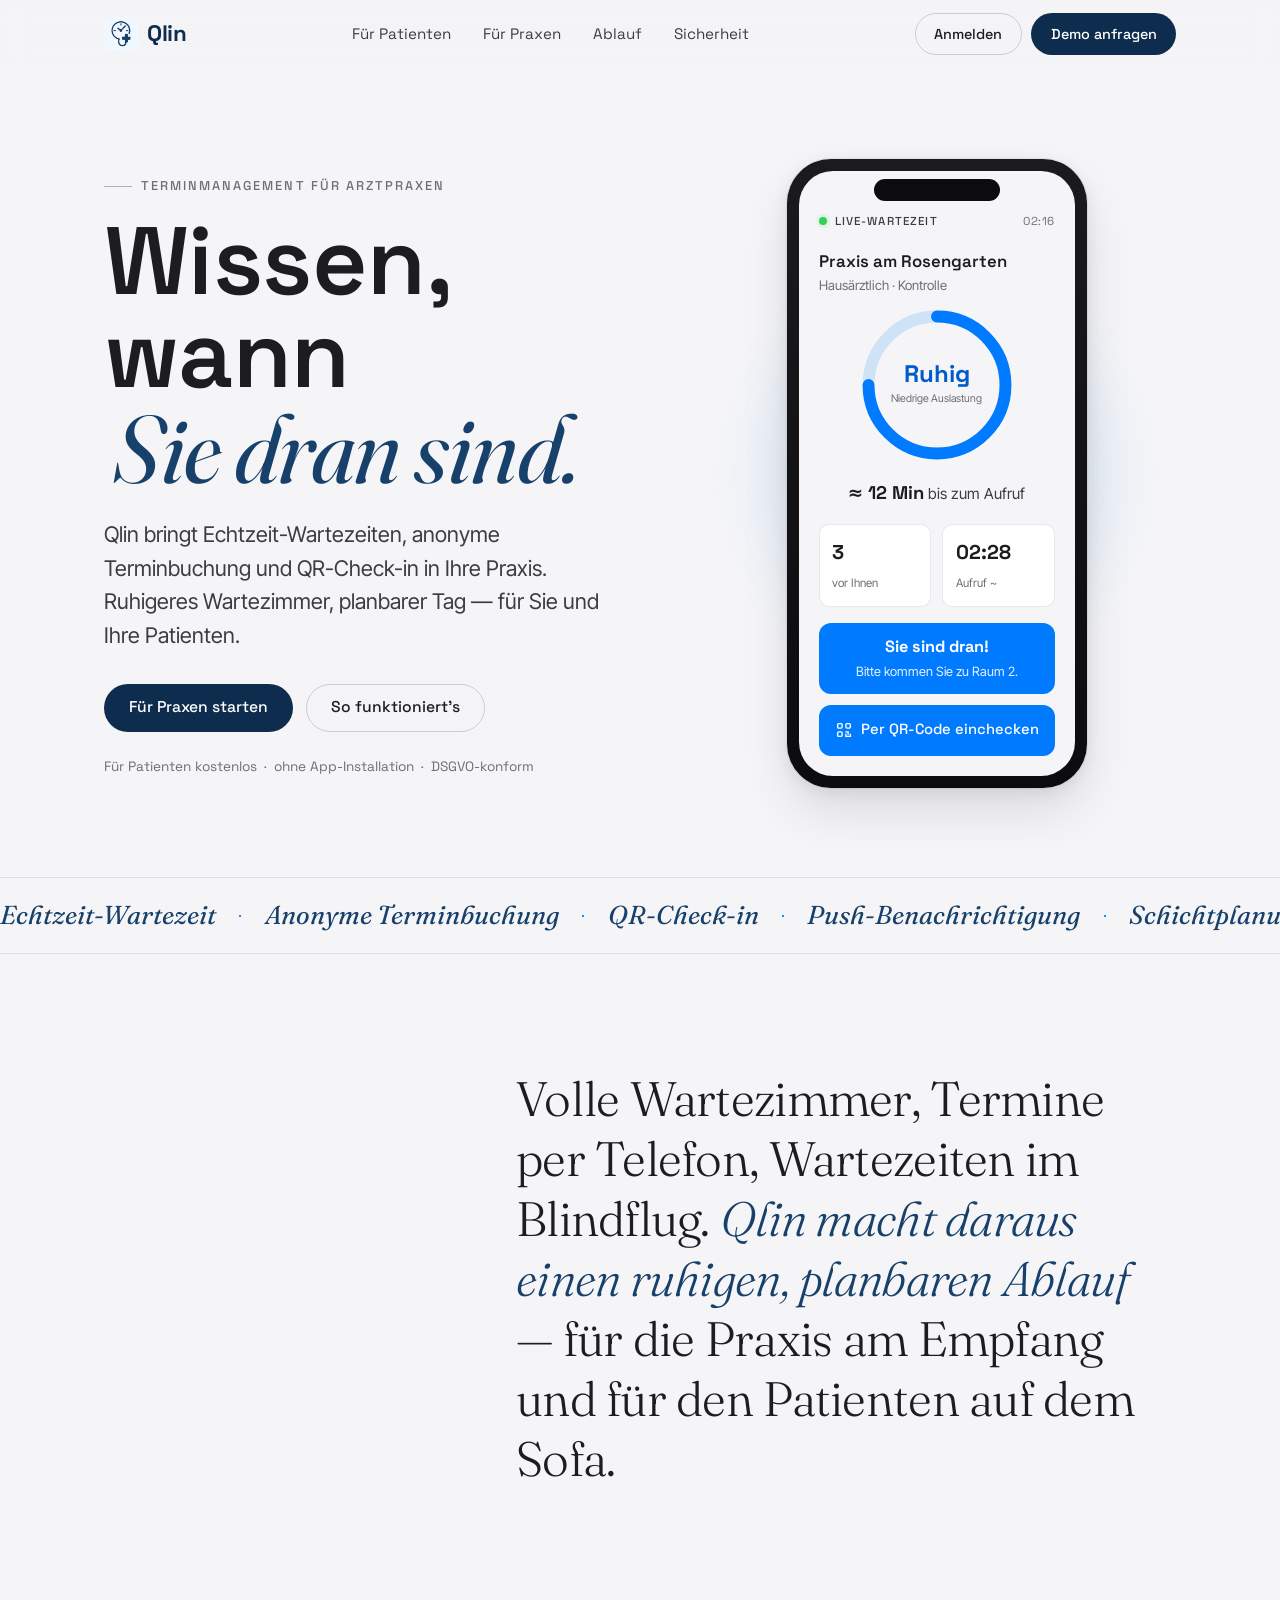
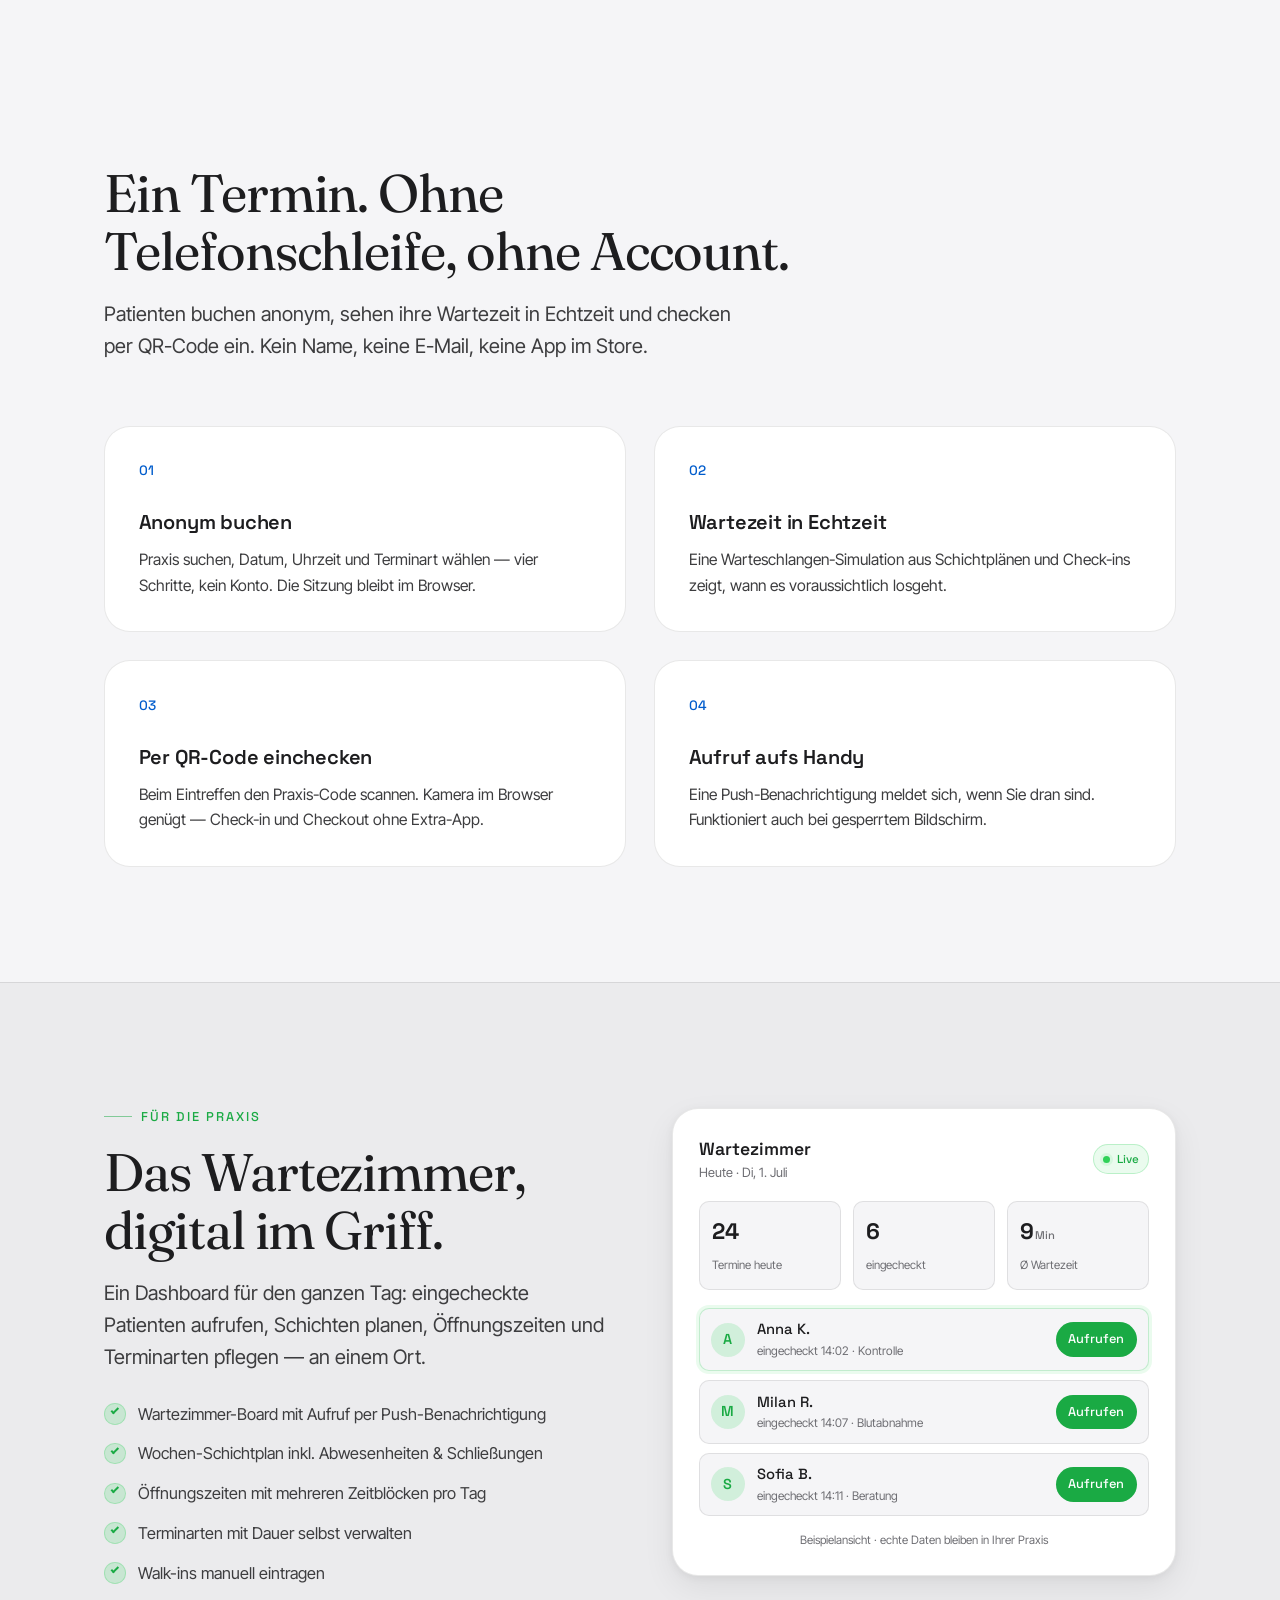
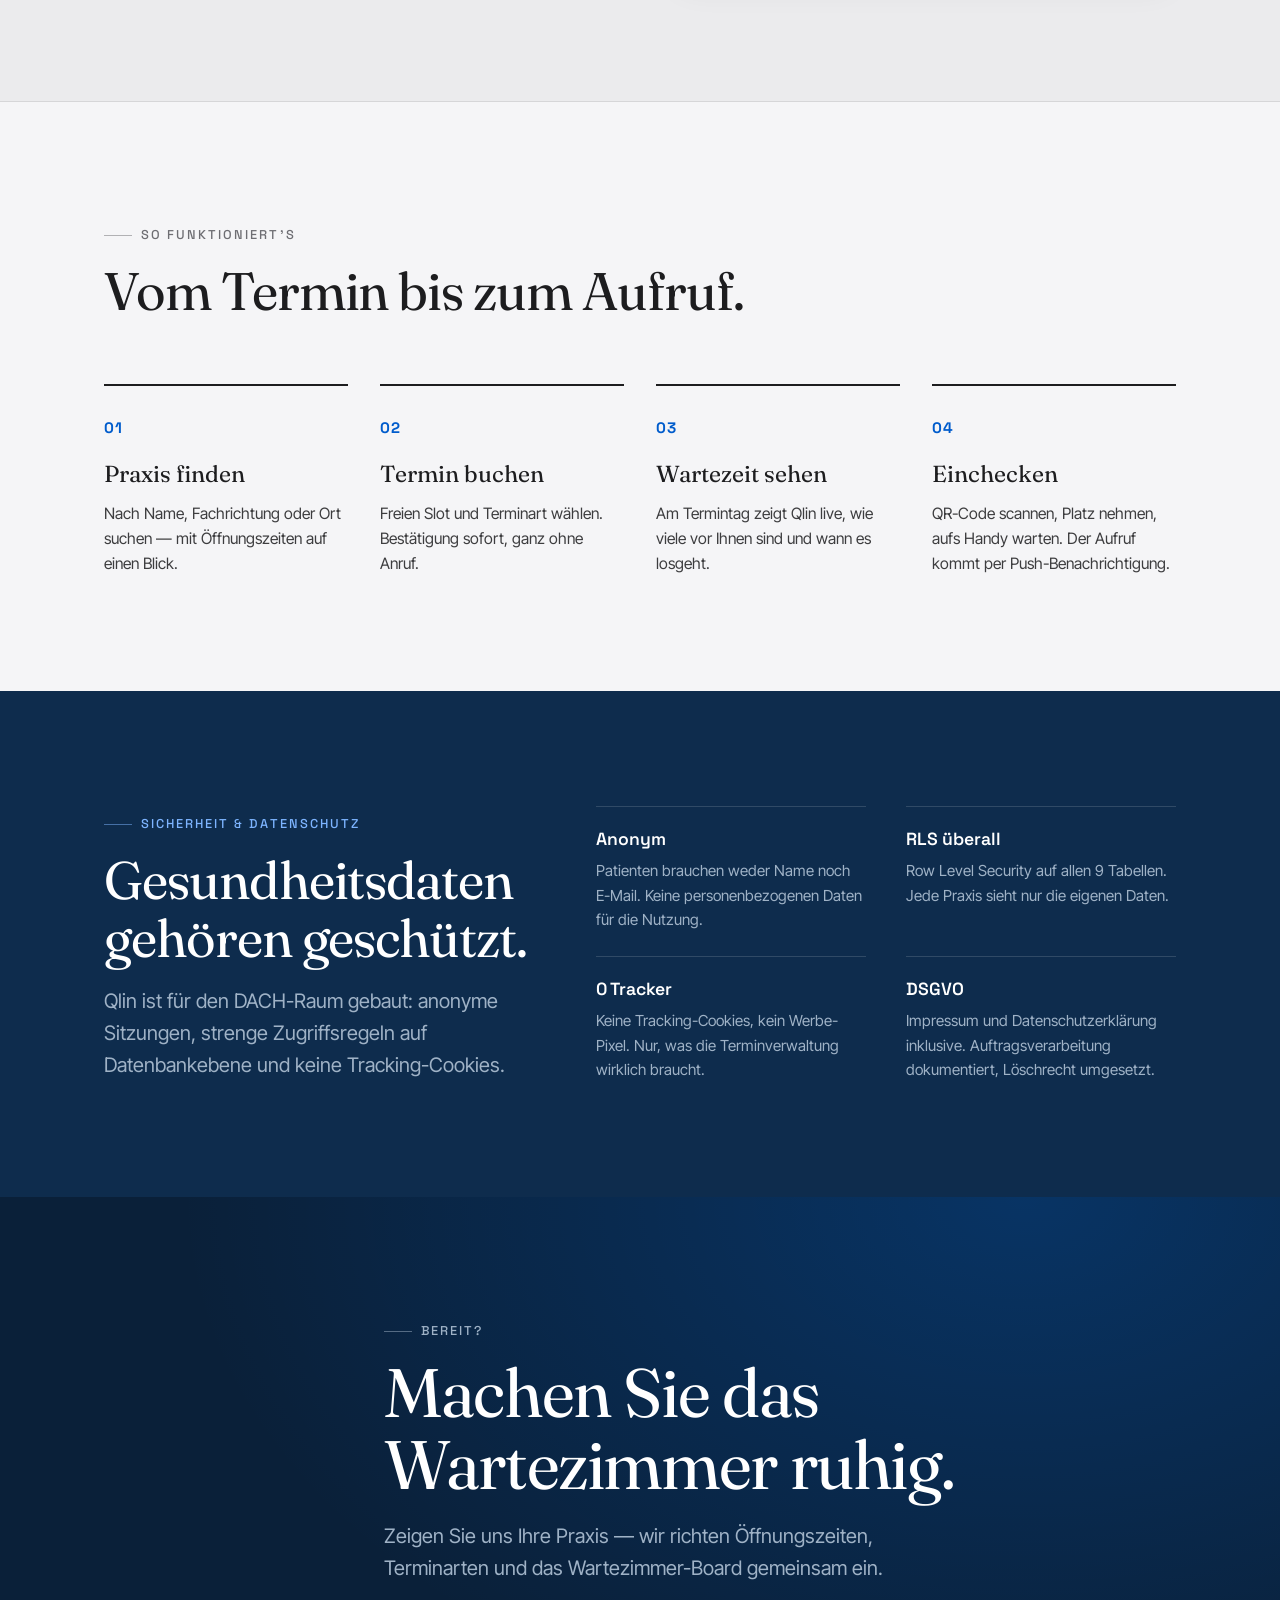
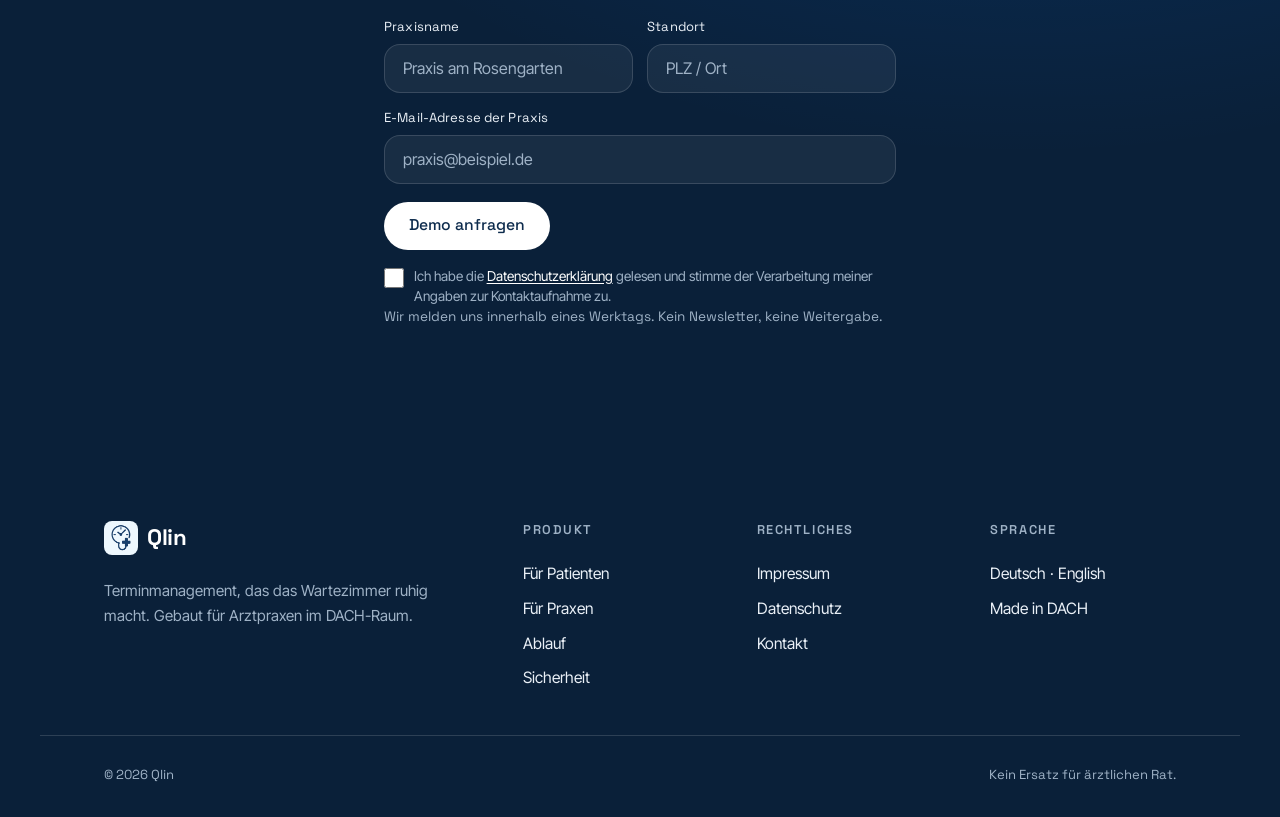
==== commit 1c68eb2e: "feat(hero/dashboard): interaktive Demo-Panels - Handy-Vorschau: "Per QR-Code einchecken" startet ein" ====
--- a/index.html
+++ b/index.html
@@ -82,11 +82,11 @@
       <!-- Signature: the real Live-Wartezeit panel, rebuilt -->
       <div class="hero-visual reveal" aria-hidden="false">
         <div class="glow" aria-hidden="true"></div>
-        <div class="phone" role="img" aria-label="Qlin App: Live-Wartezeit für einen gebuchten Termin — ruhig, etwa zwölf Minuten bis zum Aufruf, drei Patienten vor Ihnen.">
+        <div class="phone" data-phone role="group" aria-label="Interaktive Demo der Qlin-Patienten-App: Live-Wartezeit. Mit dem Button „Per QR-Code einchecken“ starten Sie die Vorschau.">
           <div class="phone-notch" aria-hidden="true"></div>
           <div class="phone-screen">
             <div class="app-top">
-              <span class="app-dot" aria-hidden="true"></span>
+              <span class="app-dot" data-app-dot aria-hidden="true"></span>
               <span class="app-live">Live-Wartezeit</span>
               <span class="app-time" data-app-time>14:26</span>
             </div>
@@ -100,16 +100,16 @@
                 <circle class="gauge-fill" cx="60" cy="60" r="52" />
               </svg>
               <div class="gauge-center">
-                <span class="gauge-label">Ruhig</span>
-                <span class="gauge-hint">Niedrige Auslastung</span>
+                <span class="gauge-label" data-gauge-label>Ruhig</span>
+                <span class="gauge-hint" data-gauge-hint>Niedrige Auslastung</span>
               </div>
             </div>
 
-            <p class="app-eta"><strong>≈ 12 Min</strong> bis zum Aufruf</p>
+            <p class="app-eta" data-eta><strong>≈ 12 Min</strong> bis zum Aufruf</p>
 
             <div class="app-stats">
               <div class="app-stat">
-                <span class="app-stat-num">3</span>
+                <span class="app-stat-num" data-ahead>3</span>
                 <span class="app-stat-lab">vor Ihnen</span>
               </div>
               <div class="app-stat">
@@ -118,15 +118,22 @@
               </div>
             </div>
 
-            <button class="app-btn" type="button" tabindex="-1">
+            <div class="app-call" data-call-banner hidden>
+              <strong>Sie sind dran!</strong>
+              <span>Bitte kommen Sie zu Raum 2.</span>
+            </div>
+
+            <button class="app-btn" type="button" data-checkin-btn>
               <svg viewBox="0 0 24 24" fill="none" aria-hidden="true" width="18" height="18">
                 <rect x="3.5" y="3.5" width="6" height="6" rx="1.4" stroke="currentColor" stroke-width="1.8"/>
                 <rect x="14.5" y="3.5" width="6" height="6" rx="1.4" stroke="currentColor" stroke-width="1.8"/>
                 <rect x="3.5" y="14.5" width="6" height="6" rx="1.4" stroke="currentColor" stroke-width="1.8"/>
                 <path d="M14.5 14.5h3v3m3 0v3h-6v-3" stroke="currentColor" stroke-width="1.8" stroke-linecap="round"/>
               </svg>
-              Per QR-Code einchecken
+              <span data-checkin-label>Per QR-Code einchecken</span>
             </button>
+
+            <p class="visually-hidden" data-phone-status aria-live="polite"></p>
           </div>
         </div>
       </div>
@@ -204,7 +211,7 @@
         </div>
 
         <!-- Practice dashboard mock -->
-        <div class="dash reveal" role="img" aria-label="Qlin Praxis-Dashboard: Tagesüberblick mit Wartezimmerliste und Aufrufen-Schaltflächen.">
+        <div class="dash reveal" data-dash role="group" aria-label="Interaktive Demo des Qlin-Praxis-Dashboards. Rufen Sie Patienten mit dem Button „Aufrufen“ auf.">
           <div class="dash-top">
             <div>
               <p class="dash-title">Wartezimmer</p>
@@ -214,27 +221,31 @@
           </div>
           <div class="dash-tiles">
             <div class="dash-tile"><span class="dash-tile-num">24</span><span class="dash-tile-lab">Termine heute</span></div>
-            <div class="dash-tile"><span class="dash-tile-num">6</span><span class="dash-tile-lab">eingecheckt</span></div>
+            <div class="dash-tile"><span class="dash-tile-num" data-checked-in>6</span><span class="dash-tile-lab">eingecheckt</span></div>
             <div class="dash-tile"><span class="dash-tile-num">9<small>Min</small></span><span class="dash-tile-lab">Ø Wartezeit</span></div>
           </div>
           <ul class="dash-queue">
-            <li>
+            <li data-q-item>
               <span class="q-avatar" aria-hidden="true">A</span>
-              <span class="q-body"><span class="q-name">Anna K.</span><span class="q-meta">eingecheckt 14:02 · Kontrolle</span></span>
-              <button class="q-call" type="button" tabindex="-1">Aufrufen</button>
+              <span class="q-body"><span class="q-name">Anna K.</span><span class="q-meta" data-q-meta>eingecheckt 14:02 · Kontrolle</span></span>
+              <button class="q-call" type="button" data-q-call aria-label="Anna K. aufrufen">Aufrufen</button>
             </li>
-            <li>
+            <li data-q-item>
               <span class="q-avatar" aria-hidden="true">M</span>
-              <span class="q-body"><span class="q-name">Milan R.</span><span class="q-meta">eingecheckt 14:07 · Blutabnahme</span></span>
-              <button class="q-call" type="button" tabindex="-1">Aufrufen</button>
+              <span class="q-body"><span class="q-name">Milan R.</span><span class="q-meta" data-q-meta>eingecheckt 14:07 · Blutabnahme</span></span>
+              <button class="q-call" type="button" data-q-call aria-label="Milan R. aufrufen">Aufrufen</button>
             </li>
-            <li>
+            <li data-q-item>
               <span class="q-avatar" aria-hidden="true">S</span>
-              <span class="q-body"><span class="q-name">Sofia B.</span><span class="q-meta">eingecheckt 14:11 · Beratung</span></span>
-              <button class="q-call" type="button" tabindex="-1">Aufrufen</button>
+              <span class="q-body"><span class="q-name">Sofia B.</span><span class="q-meta" data-q-meta>eingecheckt 14:11 · Beratung</span></span>
+              <button class="q-call" type="button" data-q-call aria-label="Sofia B. aufrufen">Aufrufen</button>
             </li>
           </ul>
-          <p class="dash-foot">Beispielansicht · echte Daten bleiben in Ihrer Praxis</p>
+          <div class="dash-foot">
+            <span data-dash-note>Beispielansicht · echte Daten bleiben in Ihrer Praxis</span>
+            <button class="dash-reset" type="button" data-dash-reset hidden>Zurücksetzen</button>
+          </div>
+          <p class="visually-hidden" data-dash-status aria-live="polite"></p>
         </div>
       </div>
     </section>
--- a/styles.css
+++ b/styles.css
@@ -889,6 +889,87 @@
 .cta-consent a { color: #fff; text-decoration: underline; text-underline-offset: 2px; }
 
 /* ============================================================
+   INTERAKTIVE DEMOS (Handy-Vorschau + Praxis-Dashboard)
+   ============================================================ */
+
+/* ---- Handy: Check-in-Ablauf ---- */
+.app-btn { transition: background 0.18s ease, transform 0.12s ease, opacity 0.2s ease, box-shadow 0.3s ease; }
+.app-btn:hover { background: var(--brand-dark); }
+.app-btn:active { transform: translateY(1px); }
+.app-btn:disabled { cursor: default; opacity: 0.72; }
+.app-btn[data-done="true"] {
+  background: var(--card); color: var(--brand-dark);
+  border: 1px solid var(--brand-border); opacity: 1;
+}
+
+/* Live-Punkt pulsiert während der eingecheckten Phase */
+.phone[data-live="true"] .app-dot { animation: appDotPulse 1.4s ease-in-out infinite; }
+@keyframes appDotPulse {
+  0%, 100% { box-shadow: 0 0 0 3px var(--green-soft); }
+  50%      { box-shadow: 0 0 0 6px rgba(48, 209, 88, 0.28); }
+}
+
+/* Ring animiert flüssiger, während die Simulation läuft */
+.phone[data-live="true"] .gauge-fill { transition: stroke-dashoffset 0.85s cubic-bezier(0.3, 0.8, 0.3, 1); }
+.gauge-label[data-tone="go"] { color: var(--brand); }
+
+/* „Sie sind dran“-Banner */
+.app-call {
+  display: flex; flex-direction: column; gap: 0.1rem;
+  background: var(--brand); color: #fff;
+  border-radius: 12px; padding: 0.7rem 0.9rem; margin-bottom: 0.7rem;
+  text-align: center; position: relative;
+  animation: callIn 0.5s cubic-bezier(0.2, 0.7, 0.2, 1) both;
+}
+.app-call::after {
+  content: ""; position: absolute; inset: 0; border-radius: 12px;
+  animation: callPulse 1.8s ease-out infinite; pointer-events: none;
+}
+.app-call strong { font-family: var(--font-grotesk); font-weight: 700; font-size: 1.02rem; }
+.app-call span { font-size: 0.8rem; color: rgba(255, 255, 255, 0.9); }
+@keyframes callIn { from { opacity: 0; transform: translateY(8px) scale(0.98); } to { opacity: 1; transform: none; } }
+@keyframes callPulse { 0% { box-shadow: 0 0 0 0 rgba(0, 122, 255, 0.45); } 100% { box-shadow: 0 0 0 14px rgba(0, 122, 255, 0); } }
+
+/* dezenter Aufmerksamkeits-Nudge auf dem Primärbutton beim ersten Sichtbarwerden */
+.app-btn[data-nudge="true"] { animation: nudgeBlue 2.4s ease-in-out 2; }
+@keyframes nudgeBlue {
+  0%, 100% { box-shadow: 0 0 0 0 rgba(0, 122, 255, 0); }
+  30%      { box-shadow: 0 0 0 6px rgba(0, 122, 255, 0.18); }
+  60%      { box-shadow: 0 0 0 0 rgba(0, 122, 255, 0); }
+}
+
+/* ---- Dashboard: Patienten aufrufen ---- */
+.q-call { transition: background 0.18s ease, transform 0.12s ease, color 0.18s ease, box-shadow 0.3s ease; }
+.q-call:hover { background: #158a38; }
+.q-call:active { transform: translateY(1px); }
+.q-call:disabled { cursor: default; }
+.q-call[data-nudge="true"] { animation: nudgeGreen 2.4s ease-in-out 2; }
+@keyframes nudgeGreen {
+  0%, 100% { box-shadow: 0 0 0 0 rgba(48, 209, 88, 0); }
+  30%      { box-shadow: 0 0 0 5px rgba(48, 209, 88, 0.24); }
+  60%      { box-shadow: 0 0 0 0 rgba(48, 209, 88, 0); }
+}
+
+.dash-queue li { transition: opacity 0.3s ease, box-shadow 0.3s ease, border-color 0.3s ease; }
+.dash-queue li.is-next { border-color: var(--green-border); box-shadow: 0 0 0 3px var(--green-soft); }
+.dash-queue li.called { opacity: 0.6; }
+.dash-queue li.called .q-avatar { background: var(--green); color: #fff; }
+.dash-queue li.called .q-call {
+  background: transparent; color: var(--green-dark);
+  border: 1px solid var(--green-border);
+}
+
+.dash-foot { display: flex; align-items: center; justify-content: center; gap: 0.75rem; flex-wrap: wrap; }
+.dash-reset {
+  font-family: var(--font-grotesk); font-size: 0.74rem; font-weight: 500;
+  color: var(--green-dark); background: var(--card);
+  border: 1px solid var(--line-strong);
+  padding: 0.3rem 0.75rem; border-radius: 999px;
+  transition: background 0.18s ease;
+}
+.dash-reset:hover { background: var(--bg-2); }
+
+/* ============================================================
    REDUCED MOTION
    ============================================================ */
 @media (prefers-reduced-motion: reduce) {
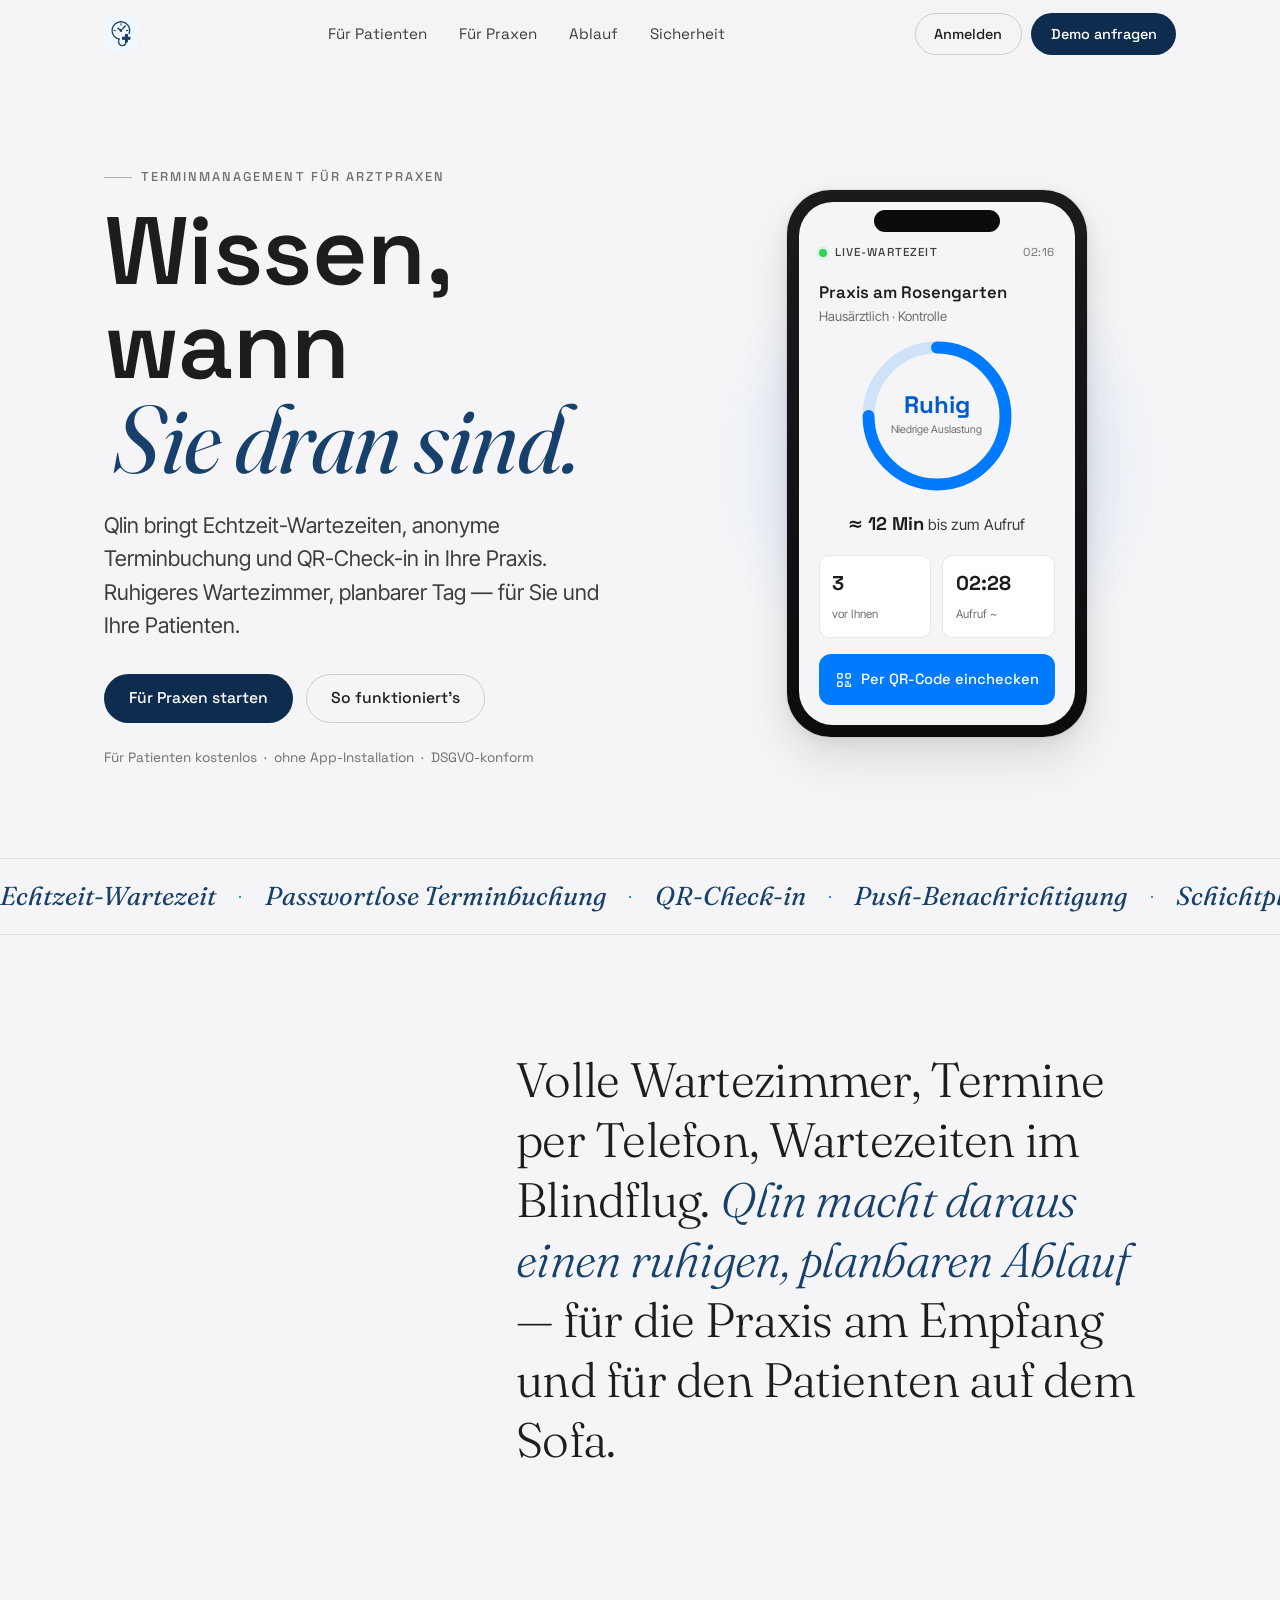
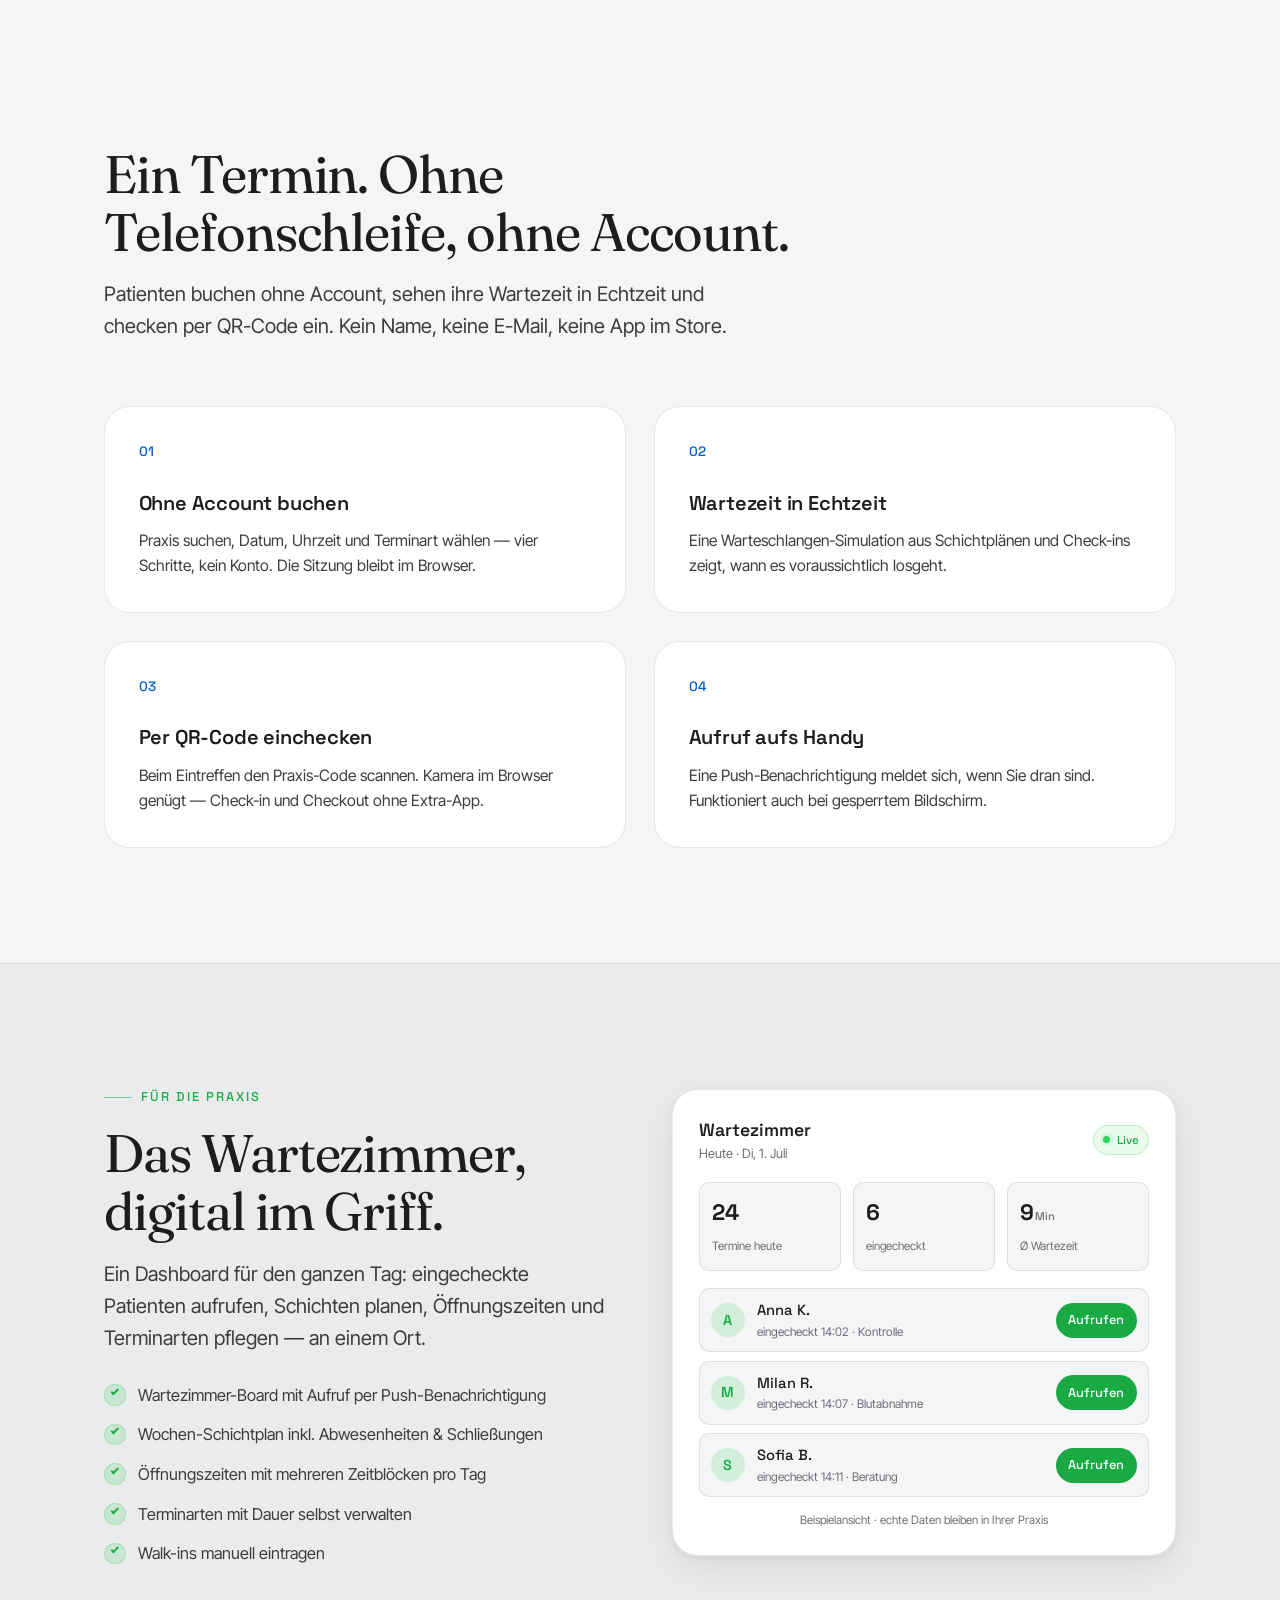
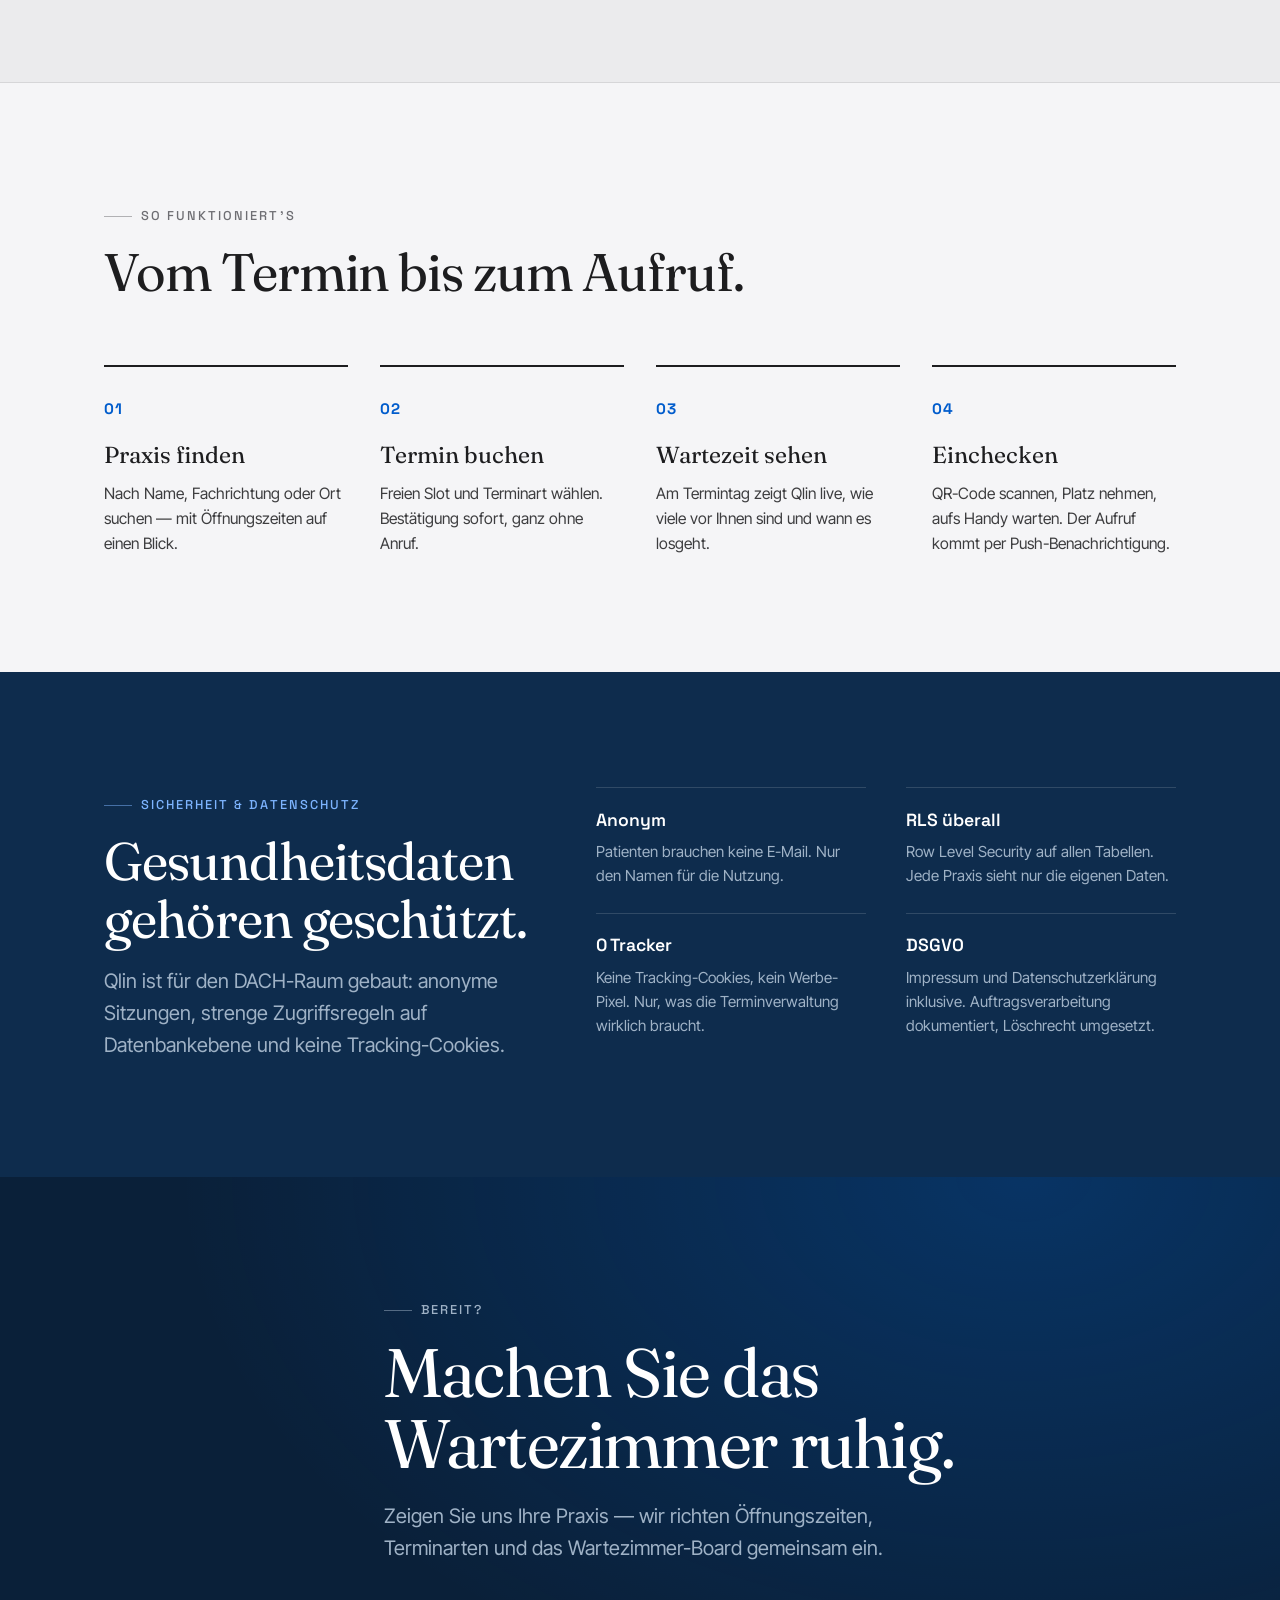
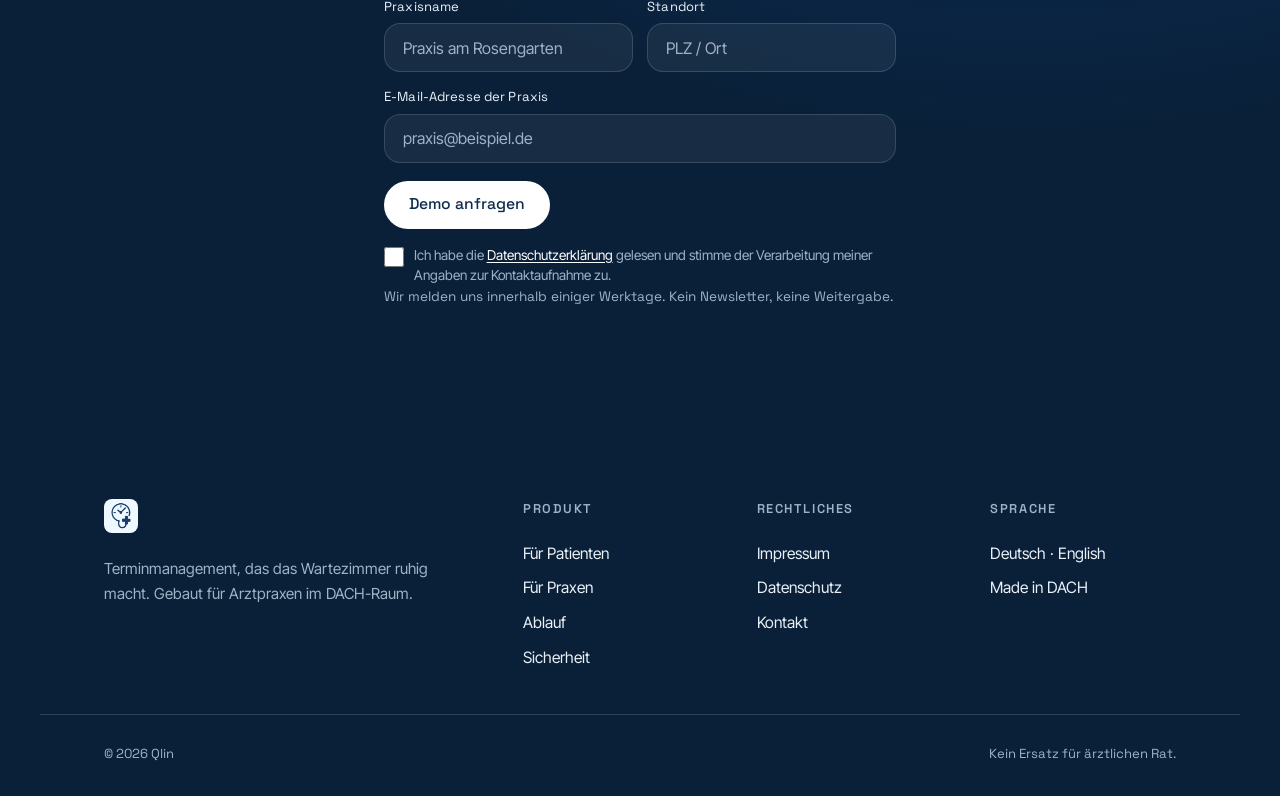
==== commit 9b16e6d4: "Wortmarke „Qlin" aus Header und Footer entfernen Nur das Logo bleibt; aria-label „Qlin — Startseite"" ====
--- a/index.html
+++ b/index.html
@@ -27,7 +27,6 @@
     <div class="shell header-inner">
       <a class="brand" href="#top" aria-label="Qlin — Startseite">
         <img class="logo-mark" src="assets/qlin-logo.png" alt="" aria-hidden="true" />
-        <span class="brand-word">Qlin</span>
       </a>
 
       <nav class="nav-desktop" aria-label="Hauptnavigation">
@@ -86,7 +85,7 @@
           <div class="phone-notch" aria-hidden="true"></div>
           <div class="phone-screen">
             <div class="app-top">
-              <span class="app-dot" data-app-dot aria-hidden="true"></span>
+              <span class="app-dot" aria-hidden="true"></span>
               <span class="app-live">Live-Wartezeit</span>
               <span class="app-time" data-app-time>14:26</span>
             </div>
@@ -100,16 +99,16 @@
                 <circle class="gauge-fill" cx="60" cy="60" r="52" />
               </svg>
               <div class="gauge-center">
-                <span class="gauge-label" data-gauge-label>Ruhig</span>
-                <span class="gauge-hint" data-gauge-hint>Niedrige Auslastung</span>
+                <span class="gauge-label">Ruhig</span>
+                <span class="gauge-hint">Niedrige Auslastung</span>
               </div>
             </div>
 
-            <p class="app-eta" data-eta><strong>≈ 12 Min</strong> bis zum Aufruf</p>
+            <p class="app-eta"><strong>≈ 12 Min</strong> bis zum Aufruf</p>
 
             <div class="app-stats">
               <div class="app-stat">
-                <span class="app-stat-num" data-ahead>3</span>
+                <span class="app-stat-num">3</span>
                 <span class="app-stat-lab">vor Ihnen</span>
               </div>
               <div class="app-stat">
@@ -118,22 +117,15 @@
               </div>
             </div>
 
-            <div class="app-call" data-call-banner hidden>
-              <strong>Sie sind dran!</strong>
-              <span>Bitte kommen Sie zu Raum 2.</span>
-            </div>
-
-            <button class="app-btn" type="button" data-checkin-btn>
+            <button class="app-btn" type="button" tabindex="-1">
               <svg viewBox="0 0 24 24" fill="none" aria-hidden="true" width="18" height="18">
                 <rect x="3.5" y="3.5" width="6" height="6" rx="1.4" stroke="currentColor" stroke-width="1.8"/>
                 <rect x="14.5" y="3.5" width="6" height="6" rx="1.4" stroke="currentColor" stroke-width="1.8"/>
                 <rect x="3.5" y="14.5" width="6" height="6" rx="1.4" stroke="currentColor" stroke-width="1.8"/>
                 <path d="M14.5 14.5h3v3m3 0v3h-6v-3" stroke="currentColor" stroke-width="1.8" stroke-linecap="round"/>
               </svg>
-              <span data-checkin-label>Per QR-Code einchecken</span>
+              Per QR-Code einchecken
             </button>
-
-            <p class="visually-hidden" data-phone-status aria-live="polite"></p>
           </div>
         </div>
       </div>
@@ -142,8 +134,8 @@
     <!-- ============ TICKER ============ -->
     <div class="ticker" aria-hidden="true">
       <div class="ticker-track">
-        <span>Echtzeit-Wartezeit</span><i>·</i><span>Anonyme Terminbuchung</span><i>·</i><span>QR-Check-in</span><i>·</i><span>Push-Benachrichtigung</span><i>·</i><span>Schichtplanung</span><i>·</i><span>Öffnungszeiten</span><i>·</i><span>Wartezimmer-Board</span><i>·</i><span>DE / EN</span><i>·</i>
-        <span>Echtzeit-Wartezeit</span><i>·</i><span>Anonyme Terminbuchung</span><i>·</i><span>QR-Check-in</span><i>·</i><span>Push-Benachrichtigung</span><i>·</i><span>Schichtplanung</span><i>·</i><span>Öffnungszeiten</span><i>·</i><span>Wartezimmer-Board</span><i>·</i><span>DE / EN</span><i>·</i>
+        <span>Echtzeit-Wartezeit</span><i>·</i><span>Passwortlose Terminbuchung</span><i>·</i><span>QR-Check-in</span><i>·</i><span>Push-Benachrichtigung</span><i>·</i><span>Schichtplanung</span><i>·</i><span>Öffnungszeiten</span><i>·</i><span>Wartezimmer-Board</span><i>·</i><span>DE / EN</span><i>·</i>
+        <span>Echtzeit-Wartezeit</span><i>·</i><span>Passwortlose Terminbuchung</span><i>·</i><span>QR-Check-in</span><i>·</i><span>Push-Benachrichtigung</span><i>·</i><span>Schichtplanung</span><i>·</i><span>Öffnungszeiten</span><i>·</i><span>Wartezimmer-Board</span><i>·</i><span>DE / EN</span><i>·</i>
       </div>
     </div>
 
@@ -162,7 +154,7 @@
         <p class="eyebrow eyebrow-blue reveal">Für Patienten</p>
         <h2 class="section-title reveal" id="pat-h">Ein Termin. Ohne Telefonschleife, ohne Account.</h2>
         <p class="section-lead reveal">
-          Patienten buchen anonym, sehen ihre Wartezeit in Echtzeit und checken per
+          Patienten buchen ohne Account, sehen ihre Wartezeit in Echtzeit und checken per
           QR-Code ein. Kein Name, keine E-Mail, keine App im Store.
         </p>
       </div>
@@ -170,7 +162,7 @@
       <div class="feature-grid">
         <article class="feature reveal">
           <div class="feature-num">01</div>
-          <h3>Anonym buchen</h3>
+          <h3>Ohne Account buchen</h3>
           <p>Praxis suchen, Datum, Uhrzeit und Terminart wählen — vier Schritte, kein Konto. Die Sitzung bleibt im Browser.</p>
         </article>
         <article class="feature reveal">
@@ -211,7 +203,7 @@
         </div>
 
         <!-- Practice dashboard mock -->
-        <div class="dash reveal" data-dash role="group" aria-label="Interaktive Demo des Qlin-Praxis-Dashboards. Rufen Sie Patienten mit dem Button „Aufrufen“ auf.">
+        <div class="dash reveal" role="img" aria-label="Qlin Praxis-Dashboard: Tagesüberblick mit Wartezimmerliste und Aufrufen-Schaltflächen.">
           <div class="dash-top">
             <div>
               <p class="dash-title">Wartezimmer</p>
@@ -221,31 +213,27 @@
           </div>
           <div class="dash-tiles">
             <div class="dash-tile"><span class="dash-tile-num">24</span><span class="dash-tile-lab">Termine heute</span></div>
-            <div class="dash-tile"><span class="dash-tile-num" data-checked-in>6</span><span class="dash-tile-lab">eingecheckt</span></div>
+            <div class="dash-tile"><span class="dash-tile-num">6</span><span class="dash-tile-lab">eingecheckt</span></div>
             <div class="dash-tile"><span class="dash-tile-num">9<small>Min</small></span><span class="dash-tile-lab">Ø Wartezeit</span></div>
           </div>
           <ul class="dash-queue">
-            <li data-q-item>
+            <li>
               <span class="q-avatar" aria-hidden="true">A</span>
-              <span class="q-body"><span class="q-name">Anna K.</span><span class="q-meta" data-q-meta>eingecheckt 14:02 · Kontrolle</span></span>
-              <button class="q-call" type="button" data-q-call aria-label="Anna K. aufrufen">Aufrufen</button>
+              <span class="q-body"><span class="q-name">Anna K.</span><span class="q-meta">eingecheckt 14:02 · Kontrolle</span></span>
+              <button class="q-call" type="button" tabindex="-1">Aufrufen</button>
             </li>
-            <li data-q-item>
+            <li>
               <span class="q-avatar" aria-hidden="true">M</span>
-              <span class="q-body"><span class="q-name">Milan R.</span><span class="q-meta" data-q-meta>eingecheckt 14:07 · Blutabnahme</span></span>
-              <button class="q-call" type="button" data-q-call aria-label="Milan R. aufrufen">Aufrufen</button>
+              <span class="q-body"><span class="q-name">Milan R.</span><span class="q-meta">eingecheckt 14:07 · Blutabnahme</span></span>
+              <button class="q-call" type="button" tabindex="-1">Aufrufen</button>
             </li>
-            <li data-q-item>
+            <li>
               <span class="q-avatar" aria-hidden="true">S</span>
-              <span class="q-body"><span class="q-name">Sofia B.</span><span class="q-meta" data-q-meta>eingecheckt 14:11 · Beratung</span></span>
-              <button class="q-call" type="button" data-q-call aria-label="Sofia B. aufrufen">Aufrufen</button>
+              <span class="q-body"><span class="q-name">Sofia B.</span><span class="q-meta">eingecheckt 14:11 · Beratung</span></span>
+              <button class="q-call" type="button" tabindex="-1">Aufrufen</button>
             </li>
           </ul>
-          <div class="dash-foot">
-            <span data-dash-note>Beispielansicht · echte Daten bleiben in Ihrer Praxis</span>
-            <button class="dash-reset" type="button" data-dash-reset hidden>Zurücksetzen</button>
-          </div>
-          <p class="visually-hidden" data-dash-status aria-live="polite"></p>
+          <p class="dash-foot">Beispielansicht · echte Daten bleiben in Ihrer Praxis</p>
         </div>
       </div>
     </section>
@@ -292,8 +280,8 @@
           </p>
         </div>
         <ul class="security-grid">
-          <li class="reveal"><span class="sec-key">Anonym</span><p>Patienten brauchen weder Name noch E-Mail. Keine personenbezogenen Daten für die Nutzung.</p></li>
-          <li class="reveal"><span class="sec-key">RLS überall</span><p>Row Level Security auf allen 9 Tabellen. Jede Praxis sieht nur die eigenen Daten.</p></li>
+          <li class="reveal"><span class="sec-key">Anonym</span><p>Patienten brauchen keine E-Mail. Nur den Namen für die Nutzung.</p></li>
+          <li class="reveal"><span class="sec-key">RLS überall</span><p>Row Level Security auf allen Tabellen. Jede Praxis sieht nur die eigenen Daten.</p></li>
           <li class="reveal"><span class="sec-key">0 Tracker</span><p>Keine Tracking-Cookies, kein Werbe-Pixel. Nur, was die Terminverwaltung wirklich braucht.</p></li>
           <li class="reveal"><span class="sec-key">DSGVO</span><p>Impressum und Datenschutzerklärung inklusive. Auftragsverarbeitung dokumentiert, Löschrecht umgesetzt.</p></li>
         </ul>
@@ -335,7 +323,7 @@
           <input type="checkbox" id="consent" data-consent />
           <label for="consent">Ich habe die <a href="datenschutz.html">Datenschutzerklärung</a> gelesen und stimme der Verarbeitung meiner Angaben zur Kontaktaufnahme zu.</label>
         </div>
-        <p class="cta-hint reveal" data-form-hint>Wir melden uns innerhalb eines Werktags. Kein Newsletter, keine Weitergabe.</p>
+        <p class="cta-hint reveal" data-form-hint>Wir melden uns innerhalb einiger Werktage. Kein Newsletter, keine Weitergabe.</p>
       </div>
     </section>
   </main>
@@ -346,8 +334,7 @@
       <div class="footer-brand">
         <a class="brand brand-footer" href="#top" aria-label="Qlin — Startseite">
           <img class="logo-mark" src="assets/qlin-logo.png" alt="" aria-hidden="true" />
-          <span class="brand-word">Qlin</span>
-        </a>
+          </a>
         <p class="footer-tag">Terminmanagement, das das Wartezimmer ruhig macht. Gebaut für Arztpraxen im DACH-Raum.</p>
       </div>
 
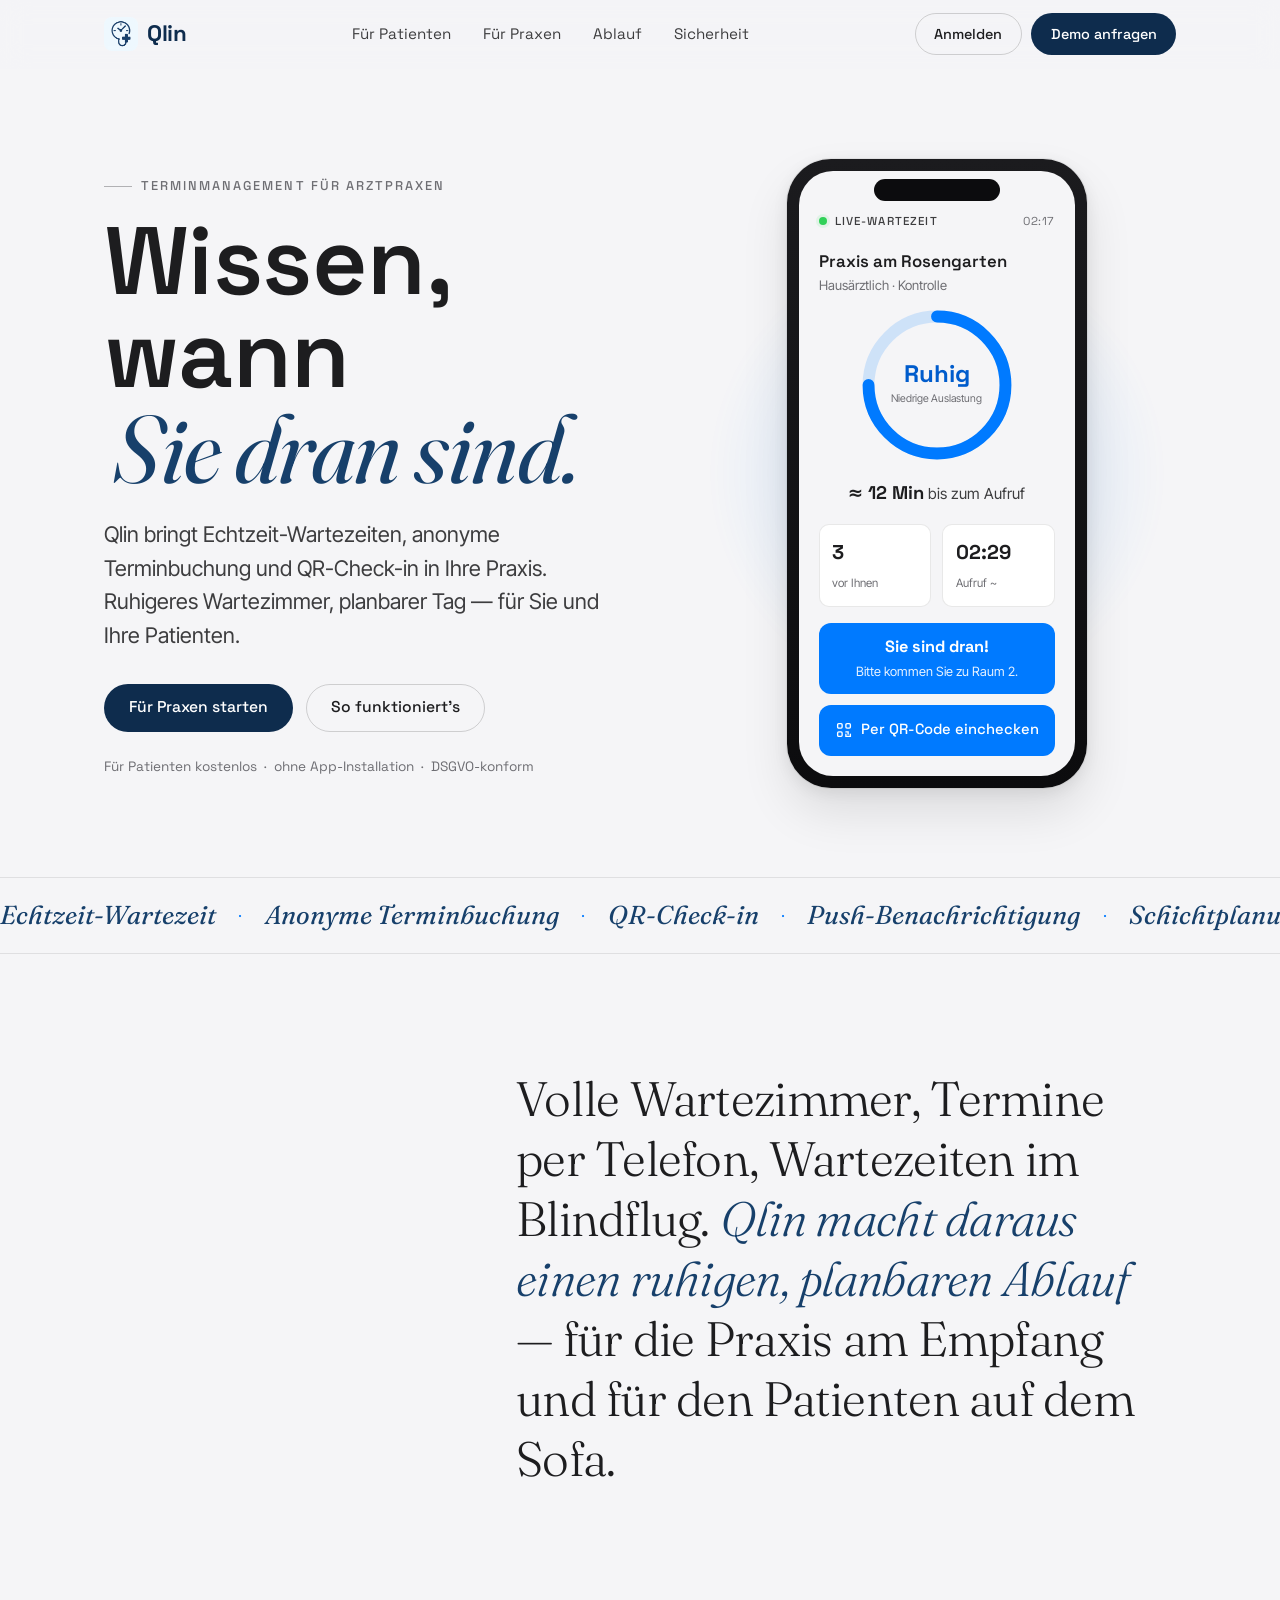
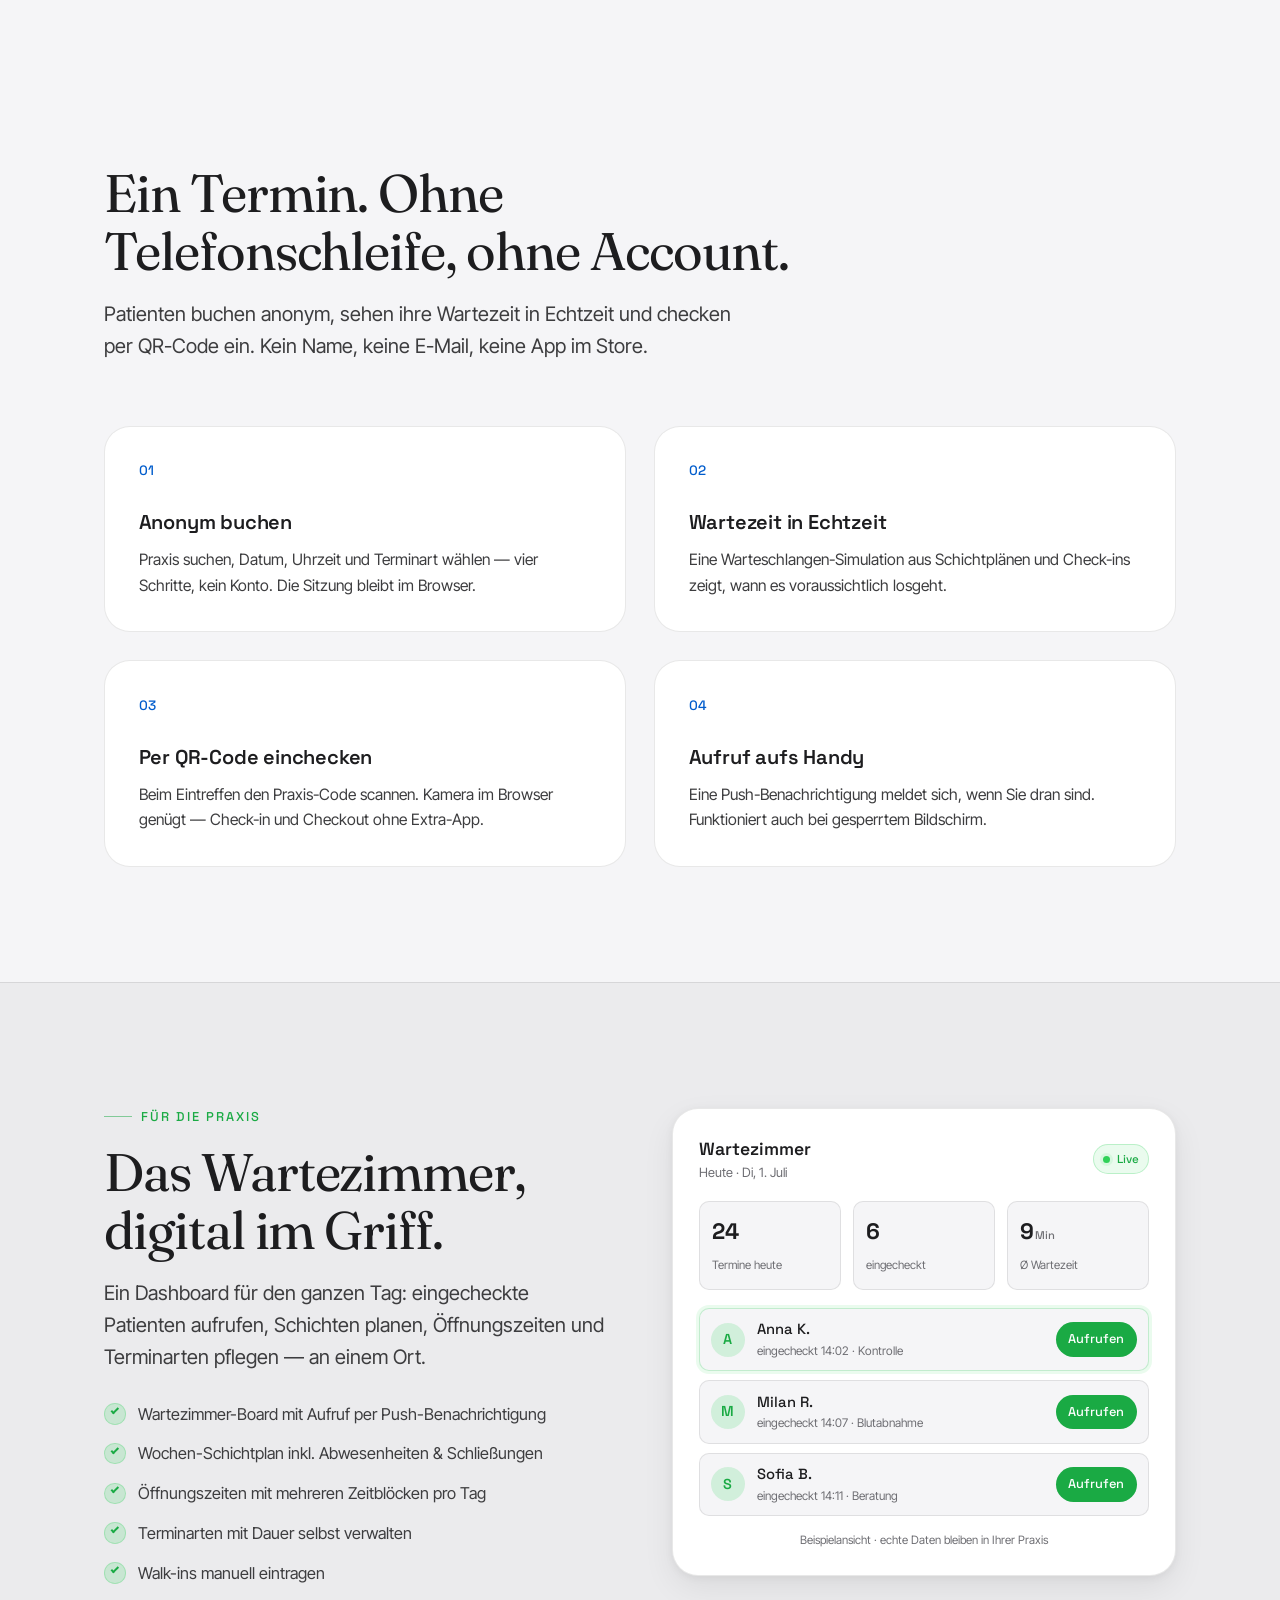
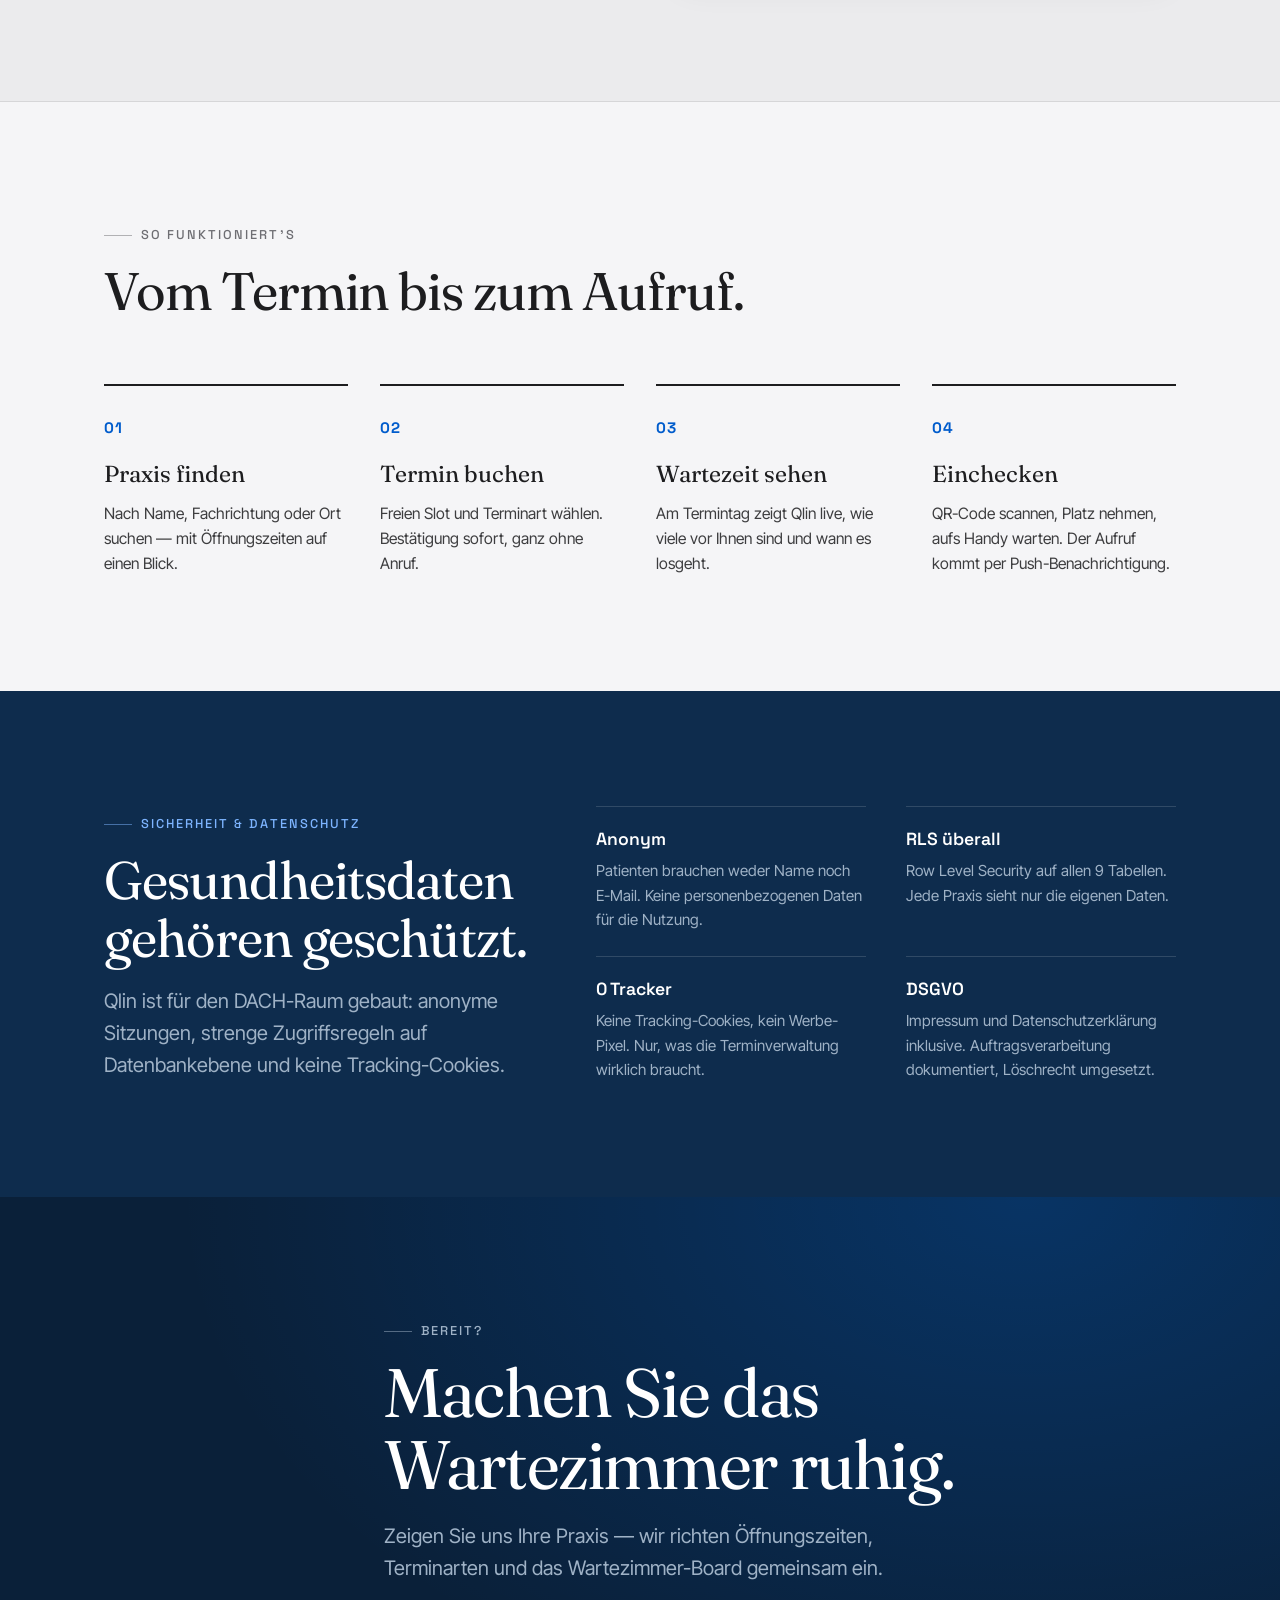
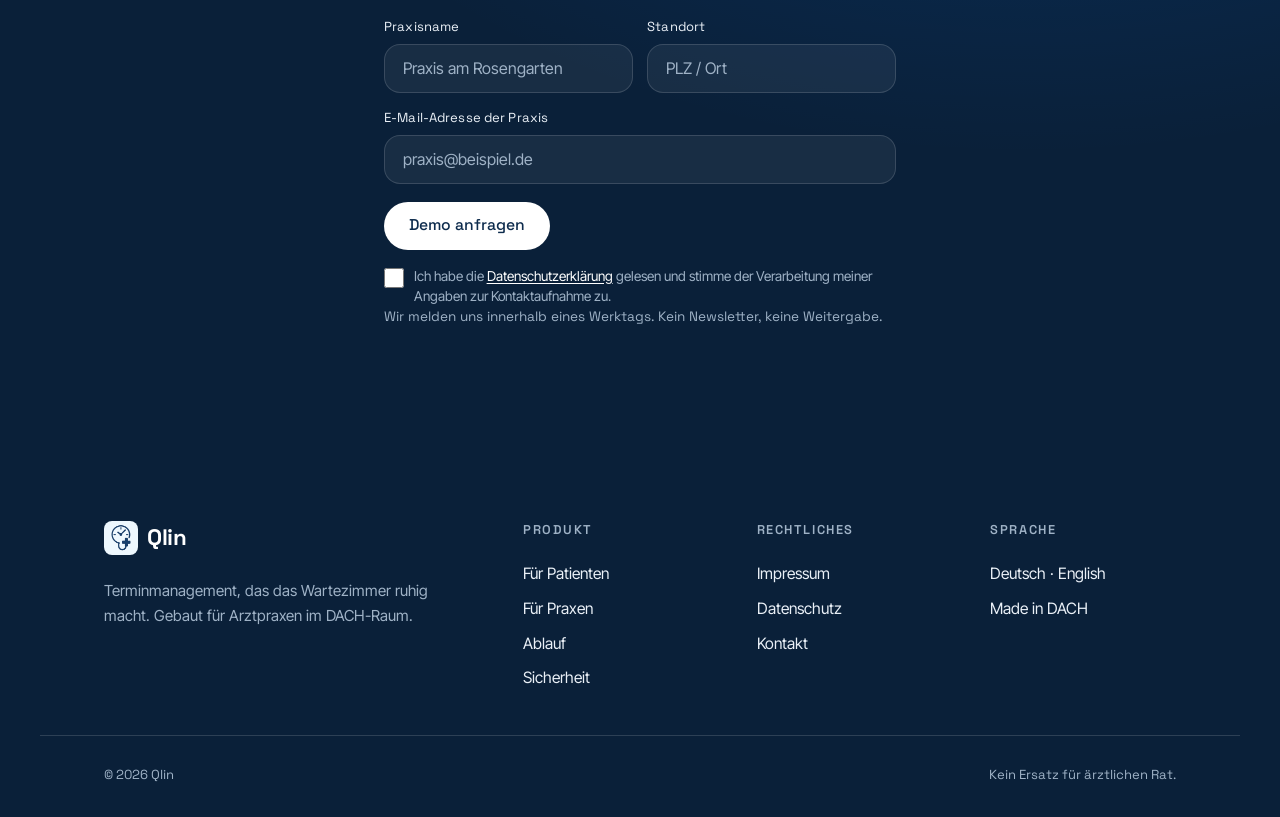
==== commit eaf3165d: "Revert "Wortmarke „Qlin" aus Header und Footer entfernen" This reverts commit 9b16e6d41702d33005a73c" ====
--- a/index.html
+++ b/index.html
@@ -27,6 +27,7 @@
     <div class="shell header-inner">
       <a class="brand" href="#top" aria-label="Qlin — Startseite">
         <img class="logo-mark" src="assets/qlin-logo.png" alt="" aria-hidden="true" />
+        <span class="brand-word">Qlin</span>
       </a>
 
       <nav class="nav-desktop" aria-label="Hauptnavigation">
@@ -85,7 +86,7 @@
           <div class="phone-notch" aria-hidden="true"></div>
           <div class="phone-screen">
             <div class="app-top">
-              <span class="app-dot" aria-hidden="true"></span>
+              <span class="app-dot" data-app-dot aria-hidden="true"></span>
               <span class="app-live">Live-Wartezeit</span>
               <span class="app-time" data-app-time>14:26</span>
             </div>
@@ -99,16 +100,16 @@
                 <circle class="gauge-fill" cx="60" cy="60" r="52" />
               </svg>
               <div class="gauge-center">
-                <span class="gauge-label">Ruhig</span>
-                <span class="gauge-hint">Niedrige Auslastung</span>
+                <span class="gauge-label" data-gauge-label>Ruhig</span>
+                <span class="gauge-hint" data-gauge-hint>Niedrige Auslastung</span>
               </div>
             </div>
 
-            <p class="app-eta"><strong>≈ 12 Min</strong> bis zum Aufruf</p>
+            <p class="app-eta" data-eta><strong>≈ 12 Min</strong> bis zum Aufruf</p>
 
             <div class="app-stats">
               <div class="app-stat">
-                <span class="app-stat-num">3</span>
+                <span class="app-stat-num" data-ahead>3</span>
                 <span class="app-stat-lab">vor Ihnen</span>
               </div>
               <div class="app-stat">
@@ -117,15 +118,22 @@
               </div>
             </div>
 
-            <button class="app-btn" type="button" tabindex="-1">
+            <div class="app-call" data-call-banner hidden>
+              <strong>Sie sind dran!</strong>
+              <span>Bitte kommen Sie zu Raum 2.</span>
+            </div>
+
+            <button class="app-btn" type="button" data-checkin-btn>
               <svg viewBox="0 0 24 24" fill="none" aria-hidden="true" width="18" height="18">
                 <rect x="3.5" y="3.5" width="6" height="6" rx="1.4" stroke="currentColor" stroke-width="1.8"/>
                 <rect x="14.5" y="3.5" width="6" height="6" rx="1.4" stroke="currentColor" stroke-width="1.8"/>
                 <rect x="3.5" y="14.5" width="6" height="6" rx="1.4" stroke="currentColor" stroke-width="1.8"/>
                 <path d="M14.5 14.5h3v3m3 0v3h-6v-3" stroke="currentColor" stroke-width="1.8" stroke-linecap="round"/>
               </svg>
-              Per QR-Code einchecken
+              <span data-checkin-label>Per QR-Code einchecken</span>
             </button>
+
+            <p class="visually-hidden" data-phone-status aria-live="polite"></p>
           </div>
         </div>
       </div>
@@ -134,8 +142,8 @@
     <!-- ============ TICKER ============ -->
     <div class="ticker" aria-hidden="true">
       <div class="ticker-track">
-        <span>Echtzeit-Wartezeit</span><i>·</i><span>Passwortlose Terminbuchung</span><i>·</i><span>QR-Check-in</span><i>·</i><span>Push-Benachrichtigung</span><i>·</i><span>Schichtplanung</span><i>·</i><span>Öffnungszeiten</span><i>·</i><span>Wartezimmer-Board</span><i>·</i><span>DE / EN</span><i>·</i>
-        <span>Echtzeit-Wartezeit</span><i>·</i><span>Passwortlose Terminbuchung</span><i>·</i><span>QR-Check-in</span><i>·</i><span>Push-Benachrichtigung</span><i>·</i><span>Schichtplanung</span><i>·</i><span>Öffnungszeiten</span><i>·</i><span>Wartezimmer-Board</span><i>·</i><span>DE / EN</span><i>·</i>
+        <span>Echtzeit-Wartezeit</span><i>·</i><span>Anonyme Terminbuchung</span><i>·</i><span>QR-Check-in</span><i>·</i><span>Push-Benachrichtigung</span><i>·</i><span>Schichtplanung</span><i>·</i><span>Öffnungszeiten</span><i>·</i><span>Wartezimmer-Board</span><i>·</i><span>DE / EN</span><i>·</i>
+        <span>Echtzeit-Wartezeit</span><i>·</i><span>Anonyme Terminbuchung</span><i>·</i><span>QR-Check-in</span><i>·</i><span>Push-Benachrichtigung</span><i>·</i><span>Schichtplanung</span><i>·</i><span>Öffnungszeiten</span><i>·</i><span>Wartezimmer-Board</span><i>·</i><span>DE / EN</span><i>·</i>
       </div>
     </div>
 
@@ -154,7 +162,7 @@
         <p class="eyebrow eyebrow-blue reveal">Für Patienten</p>
         <h2 class="section-title reveal" id="pat-h">Ein Termin. Ohne Telefonschleife, ohne Account.</h2>
         <p class="section-lead reveal">
-          Patienten buchen ohne Account, sehen ihre Wartezeit in Echtzeit und checken per
+          Patienten buchen anonym, sehen ihre Wartezeit in Echtzeit und checken per
           QR-Code ein. Kein Name, keine E-Mail, keine App im Store.
         </p>
       </div>
@@ -162,7 +170,7 @@
       <div class="feature-grid">
         <article class="feature reveal">
           <div class="feature-num">01</div>
-          <h3>Ohne Account buchen</h3>
+          <h3>Anonym buchen</h3>
           <p>Praxis suchen, Datum, Uhrzeit und Terminart wählen — vier Schritte, kein Konto. Die Sitzung bleibt im Browser.</p>
         </article>
         <article class="feature reveal">
@@ -203,7 +211,7 @@
         </div>
 
         <!-- Practice dashboard mock -->
-        <div class="dash reveal" role="img" aria-label="Qlin Praxis-Dashboard: Tagesüberblick mit Wartezimmerliste und Aufrufen-Schaltflächen.">
+        <div class="dash reveal" data-dash role="group" aria-label="Interaktive Demo des Qlin-Praxis-Dashboards. Rufen Sie Patienten mit dem Button „Aufrufen“ auf.">
           <div class="dash-top">
             <div>
               <p class="dash-title">Wartezimmer</p>
@@ -213,27 +221,31 @@
           </div>
           <div class="dash-tiles">
             <div class="dash-tile"><span class="dash-tile-num">24</span><span class="dash-tile-lab">Termine heute</span></div>
-            <div class="dash-tile"><span class="dash-tile-num">6</span><span class="dash-tile-lab">eingecheckt</span></div>
+            <div class="dash-tile"><span class="dash-tile-num" data-checked-in>6</span><span class="dash-tile-lab">eingecheckt</span></div>
             <div class="dash-tile"><span class="dash-tile-num">9<small>Min</small></span><span class="dash-tile-lab">Ø Wartezeit</span></div>
           </div>
           <ul class="dash-queue">
-            <li>
+            <li data-q-item>
               <span class="q-avatar" aria-hidden="true">A</span>
-              <span class="q-body"><span class="q-name">Anna K.</span><span class="q-meta">eingecheckt 14:02 · Kontrolle</span></span>
-              <button class="q-call" type="button" tabindex="-1">Aufrufen</button>
+              <span class="q-body"><span class="q-name">Anna K.</span><span class="q-meta" data-q-meta>eingecheckt 14:02 · Kontrolle</span></span>
+              <button class="q-call" type="button" data-q-call aria-label="Anna K. aufrufen">Aufrufen</button>
             </li>
-            <li>
+            <li data-q-item>
               <span class="q-avatar" aria-hidden="true">M</span>
-              <span class="q-body"><span class="q-name">Milan R.</span><span class="q-meta">eingecheckt 14:07 · Blutabnahme</span></span>
-              <button class="q-call" type="button" tabindex="-1">Aufrufen</button>
+              <span class="q-body"><span class="q-name">Milan R.</span><span class="q-meta" data-q-meta>eingecheckt 14:07 · Blutabnahme</span></span>
+              <button class="q-call" type="button" data-q-call aria-label="Milan R. aufrufen">Aufrufen</button>
             </li>
-            <li>
+            <li data-q-item>
               <span class="q-avatar" aria-hidden="true">S</span>
-              <span class="q-body"><span class="q-name">Sofia B.</span><span class="q-meta">eingecheckt 14:11 · Beratung</span></span>
-              <button class="q-call" type="button" tabindex="-1">Aufrufen</button>
+              <span class="q-body"><span class="q-name">Sofia B.</span><span class="q-meta" data-q-meta>eingecheckt 14:11 · Beratung</span></span>
+              <button class="q-call" type="button" data-q-call aria-label="Sofia B. aufrufen">Aufrufen</button>
             </li>
           </ul>
-          <p class="dash-foot">Beispielansicht · echte Daten bleiben in Ihrer Praxis</p>
+          <div class="dash-foot">
+            <span data-dash-note>Beispielansicht · echte Daten bleiben in Ihrer Praxis</span>
+            <button class="dash-reset" type="button" data-dash-reset hidden>Zurücksetzen</button>
+          </div>
+          <p class="visually-hidden" data-dash-status aria-live="polite"></p>
         </div>
       </div>
     </section>
@@ -280,8 +292,8 @@
           </p>
         </div>
         <ul class="security-grid">
-          <li class="reveal"><span class="sec-key">Anonym</span><p>Patienten brauchen keine E-Mail. Nur den Namen für die Nutzung.</p></li>
-          <li class="reveal"><span class="sec-key">RLS überall</span><p>Row Level Security auf allen Tabellen. Jede Praxis sieht nur die eigenen Daten.</p></li>
+          <li class="reveal"><span class="sec-key">Anonym</span><p>Patienten brauchen weder Name noch E-Mail. Keine personenbezogenen Daten für die Nutzung.</p></li>
+          <li class="reveal"><span class="sec-key">RLS überall</span><p>Row Level Security auf allen 9 Tabellen. Jede Praxis sieht nur die eigenen Daten.</p></li>
           <li class="reveal"><span class="sec-key">0 Tracker</span><p>Keine Tracking-Cookies, kein Werbe-Pixel. Nur, was die Terminverwaltung wirklich braucht.</p></li>
           <li class="reveal"><span class="sec-key">DSGVO</span><p>Impressum und Datenschutzerklärung inklusive. Auftragsverarbeitung dokumentiert, Löschrecht umgesetzt.</p></li>
         </ul>
@@ -323,7 +335,7 @@
           <input type="checkbox" id="consent" data-consent />
           <label for="consent">Ich habe die <a href="datenschutz.html">Datenschutzerklärung</a> gelesen und stimme der Verarbeitung meiner Angaben zur Kontaktaufnahme zu.</label>
         </div>
-        <p class="cta-hint reveal" data-form-hint>Wir melden uns innerhalb einiger Werktage. Kein Newsletter, keine Weitergabe.</p>
+        <p class="cta-hint reveal" data-form-hint>Wir melden uns innerhalb eines Werktags. Kein Newsletter, keine Weitergabe.</p>
       </div>
     </section>
   </main>
@@ -334,7 +346,8 @@
       <div class="footer-brand">
         <a class="brand brand-footer" href="#top" aria-label="Qlin — Startseite">
           <img class="logo-mark" src="assets/qlin-logo.png" alt="" aria-hidden="true" />
-          </a>
+          <span class="brand-word">Qlin</span>
+        </a>
         <p class="footer-tag">Terminmanagement, das das Wartezimmer ruhig macht. Gebaut für Arztpraxen im DACH-Raum.</p>
       </div>
 
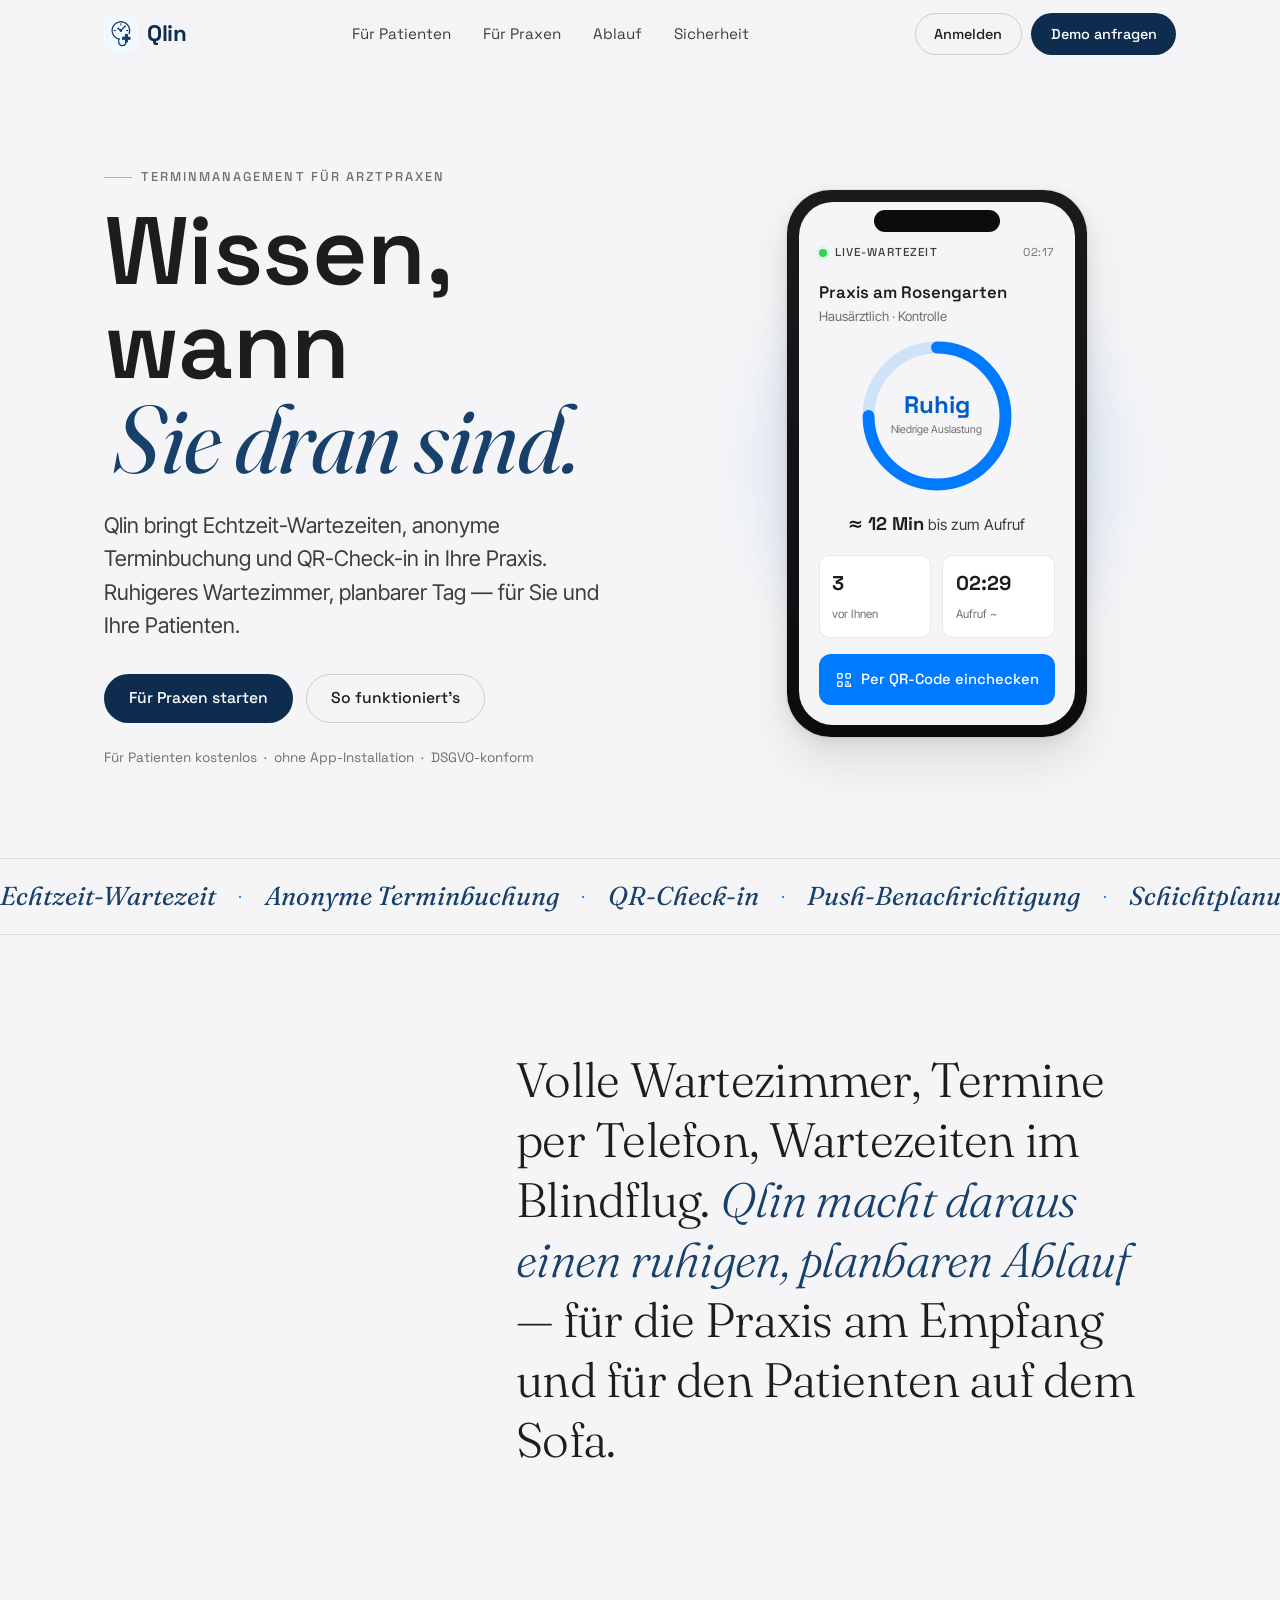
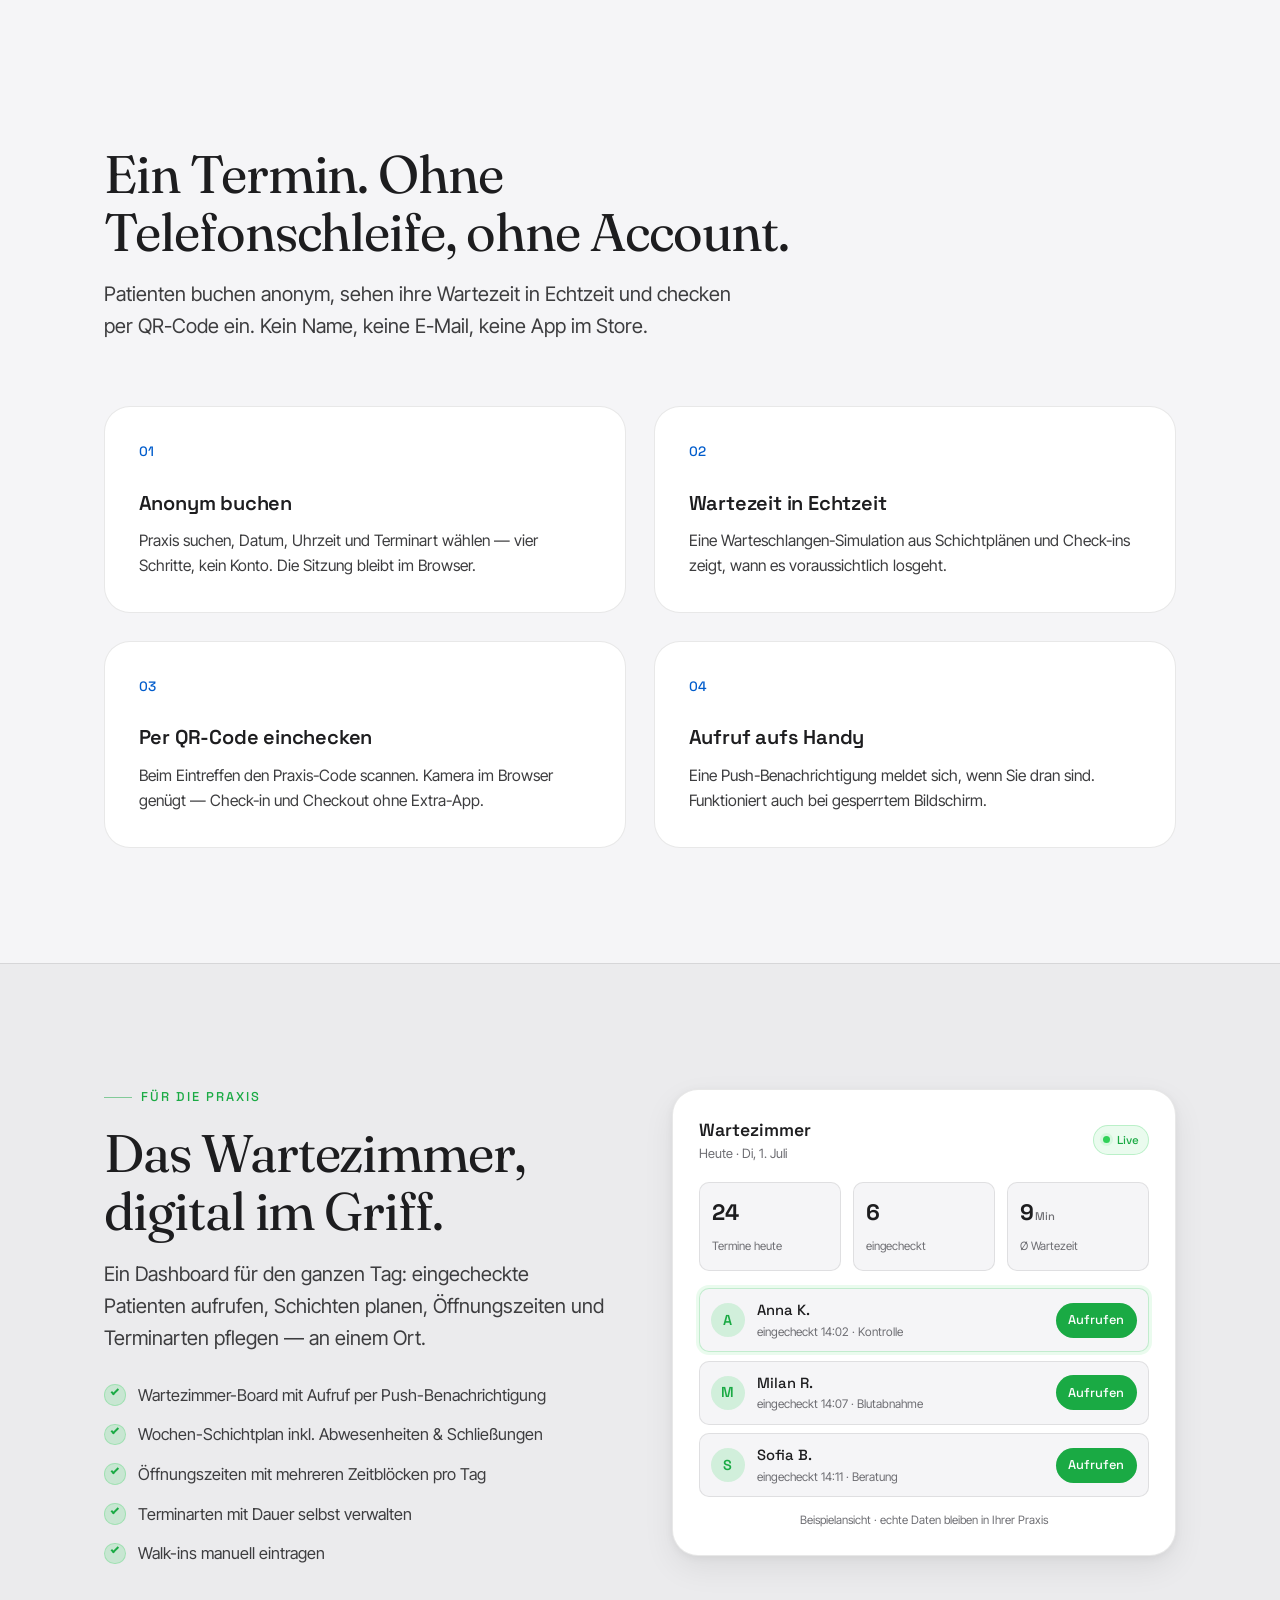
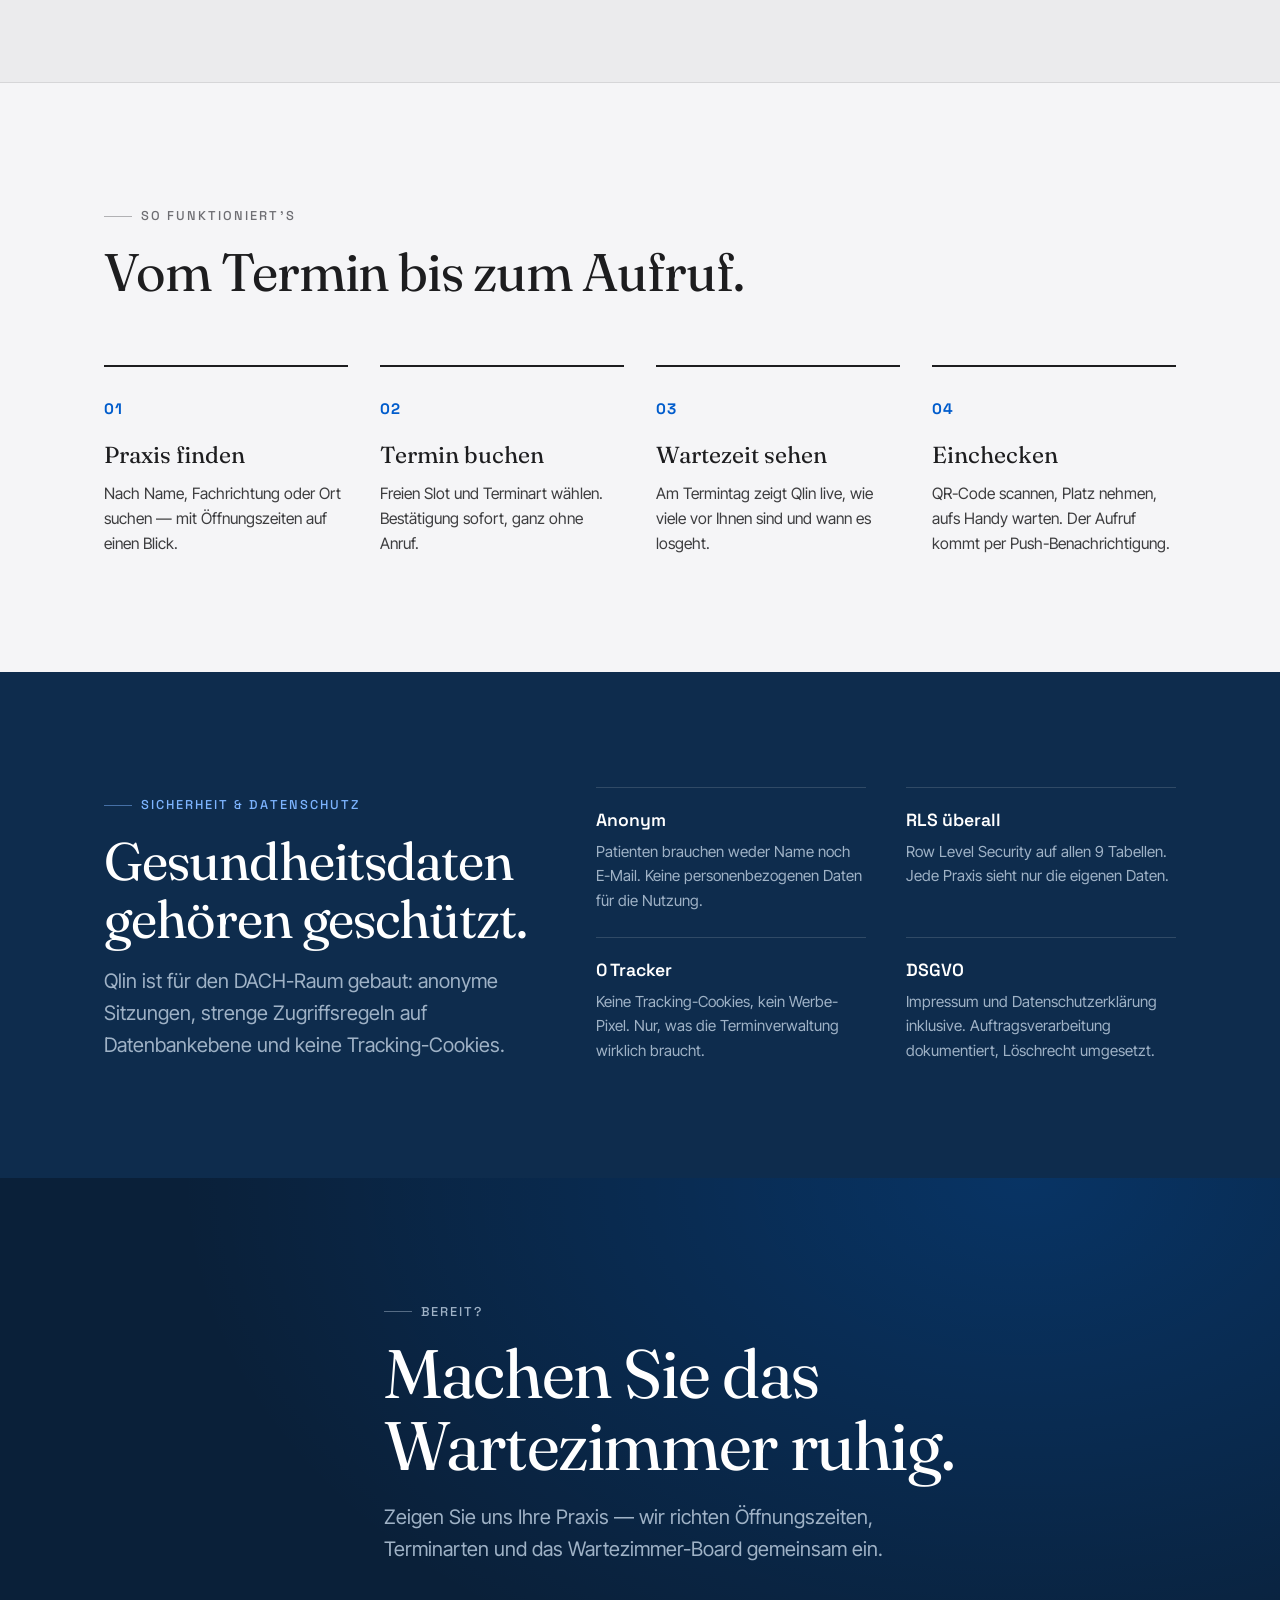
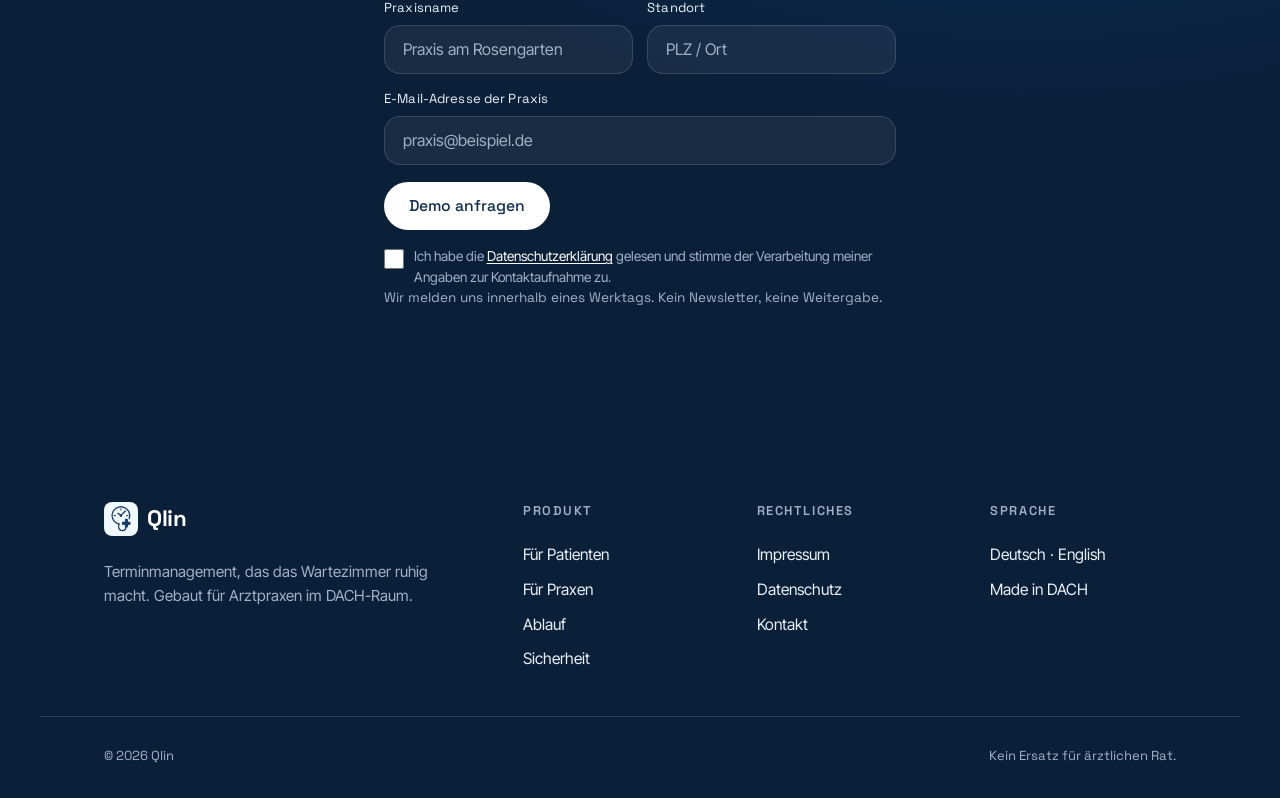
==== commit 2456b968: "fix: Launch-Härtung — Rechtliches, Security-Header, Performance - Datenschutz: Hoster korrigiert (Cl" ====
--- a/index.html
+++ b/index.html
@@ -6,16 +6,24 @@
   <title>Qlin — Wissen, wann Sie dran sind. Terminmanagement für Arztpraxen</title>
   <meta name="description" content="Qlin bringt Echtzeit-Wartezeiten, anonyme Terminbuchung und QR-Check-in in Ihre Praxis. Ruhigeres Wartezimmer, planbarer Tag — ohne App, DSGVO-konform." />
   <meta name="theme-color" content="#0e2c4d" />
+  <link rel="canonical" href="https://qlin.info/" />
 
   <!-- Open Graph -->
   <meta property="og:type" content="website" />
+  <meta property="og:url" content="https://qlin.info/" />
   <meta property="og:title" content="Qlin — Wissen, wann Sie dran sind." />
   <meta property="og:description" content="Echtzeit-Wartezeiten, anonyme Terminbuchung und QR-Check-in für Arztpraxen. Ohne App, DSGVO-konform." />
-  <meta property="og:image" content="assets/qlin-logo.png" />
+  <meta property="og:image" content="https://qlin.info/assets/og-image.png" />
+  <meta property="og:image:width" content="1200" />
+  <meta property="og:image:height" content="630" />
+  <meta name="twitter:card" content="summary_large_image" />
 
   <link rel="icon" type="image/png" href="assets/qlin-logo.png" />
 
   <!-- Fonts are self-hosted (no request to Google) — see assets/fonts/fonts.css -->
+  <link rel="preload" href="assets/fonts/6NU58FyLNQOQZAnv9ZwNjucMHVn85Ni7emAe9lKqZTnbB-gzTK0K1ChjeveQ.woff2" as="font" type="font/woff2" crossorigin />
+  <link rel="preload" href="assets/fonts/V8mDoQDjQSkFtoMM3T6r8E7mPbF4Cw.woff2" as="font" type="font/woff2" crossorigin />
+  <link rel="preload" href="assets/fonts/NGSwv5HMAFg6IuGlBNMjxLsH8ag.woff2" as="font" type="font/woff2" crossorigin />
   <link rel="stylesheet" href="assets/fonts/fonts.css" />
   <link rel="stylesheet" href="styles.css" />
 </head>
@@ -26,7 +34,7 @@
   <header class="site-header" data-header>
     <div class="shell header-inner">
       <a class="brand" href="#top" aria-label="Qlin — Startseite">
-        <img class="logo-mark" src="assets/qlin-logo.png" alt="" aria-hidden="true" />
+        <img class="logo-mark" src="assets/qlin-logo.png" alt="" aria-hidden="true" width="34" height="34" />
         <span class="brand-word">Qlin</span>
       </a>
 
@@ -345,7 +353,7 @@
     <div class="shell footer-inner">
       <div class="footer-brand">
         <a class="brand brand-footer" href="#top" aria-label="Qlin — Startseite">
-          <img class="logo-mark" src="assets/qlin-logo.png" alt="" aria-hidden="true" />
+          <img class="logo-mark" src="assets/qlin-logo.png" alt="" aria-hidden="true" width="34" height="34" />
           <span class="brand-word">Qlin</span>
         </a>
         <p class="footer-tag">Terminmanagement, das das Wartezimmer ruhig macht. Gebaut für Arztpraxen im DACH-Raum.</p>
--- a/styles.css
+++ b/styles.css
@@ -122,6 +122,9 @@
   padding: 0; margin: -1px; overflow: hidden;
   clip: rect(0 0 0 0); white-space: nowrap; border: 0;
 }
+
+/* hidden-Attribut gewinnt auch gegen Klassen mit eigenem display (z. B. .app-call) */
+[hidden] { display: none !important; }
 
 .skip-link {
   position: fixed; top: 0; left: 50%; transform: translate(-50%, -120%);
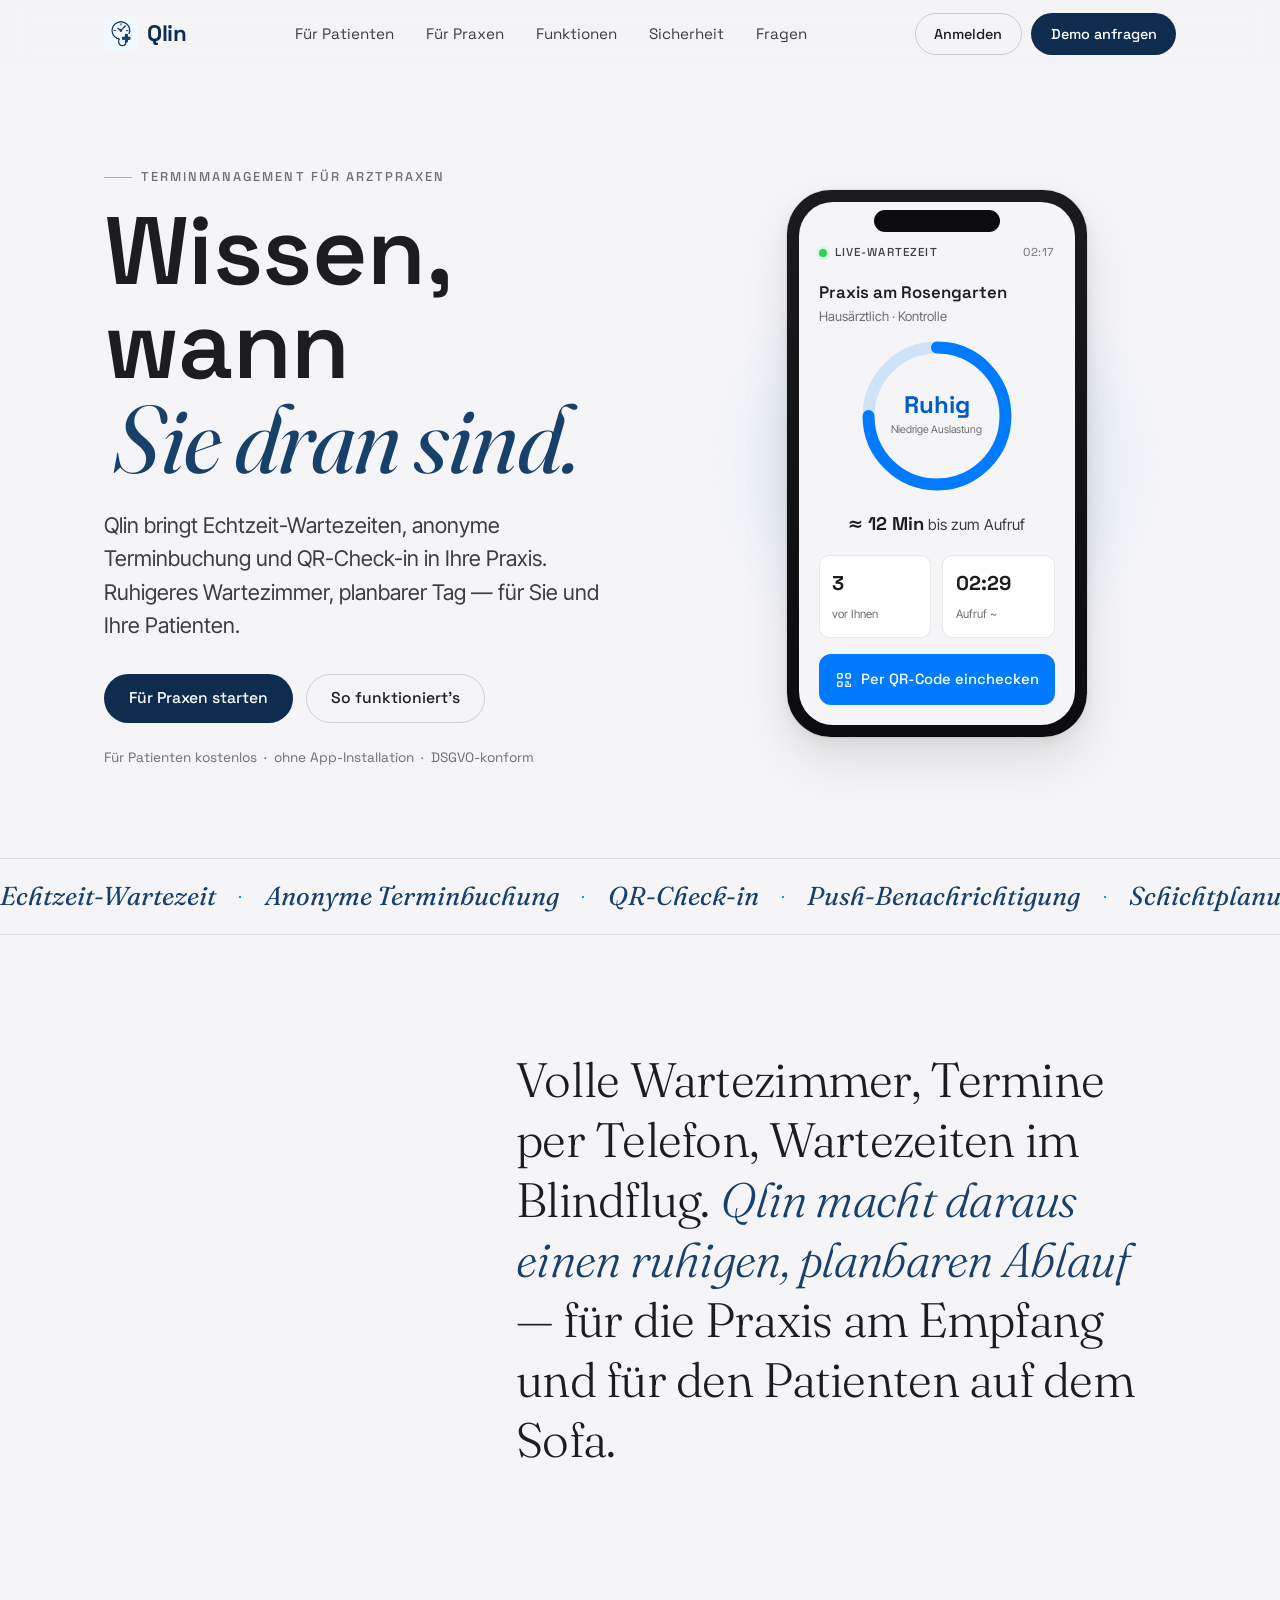
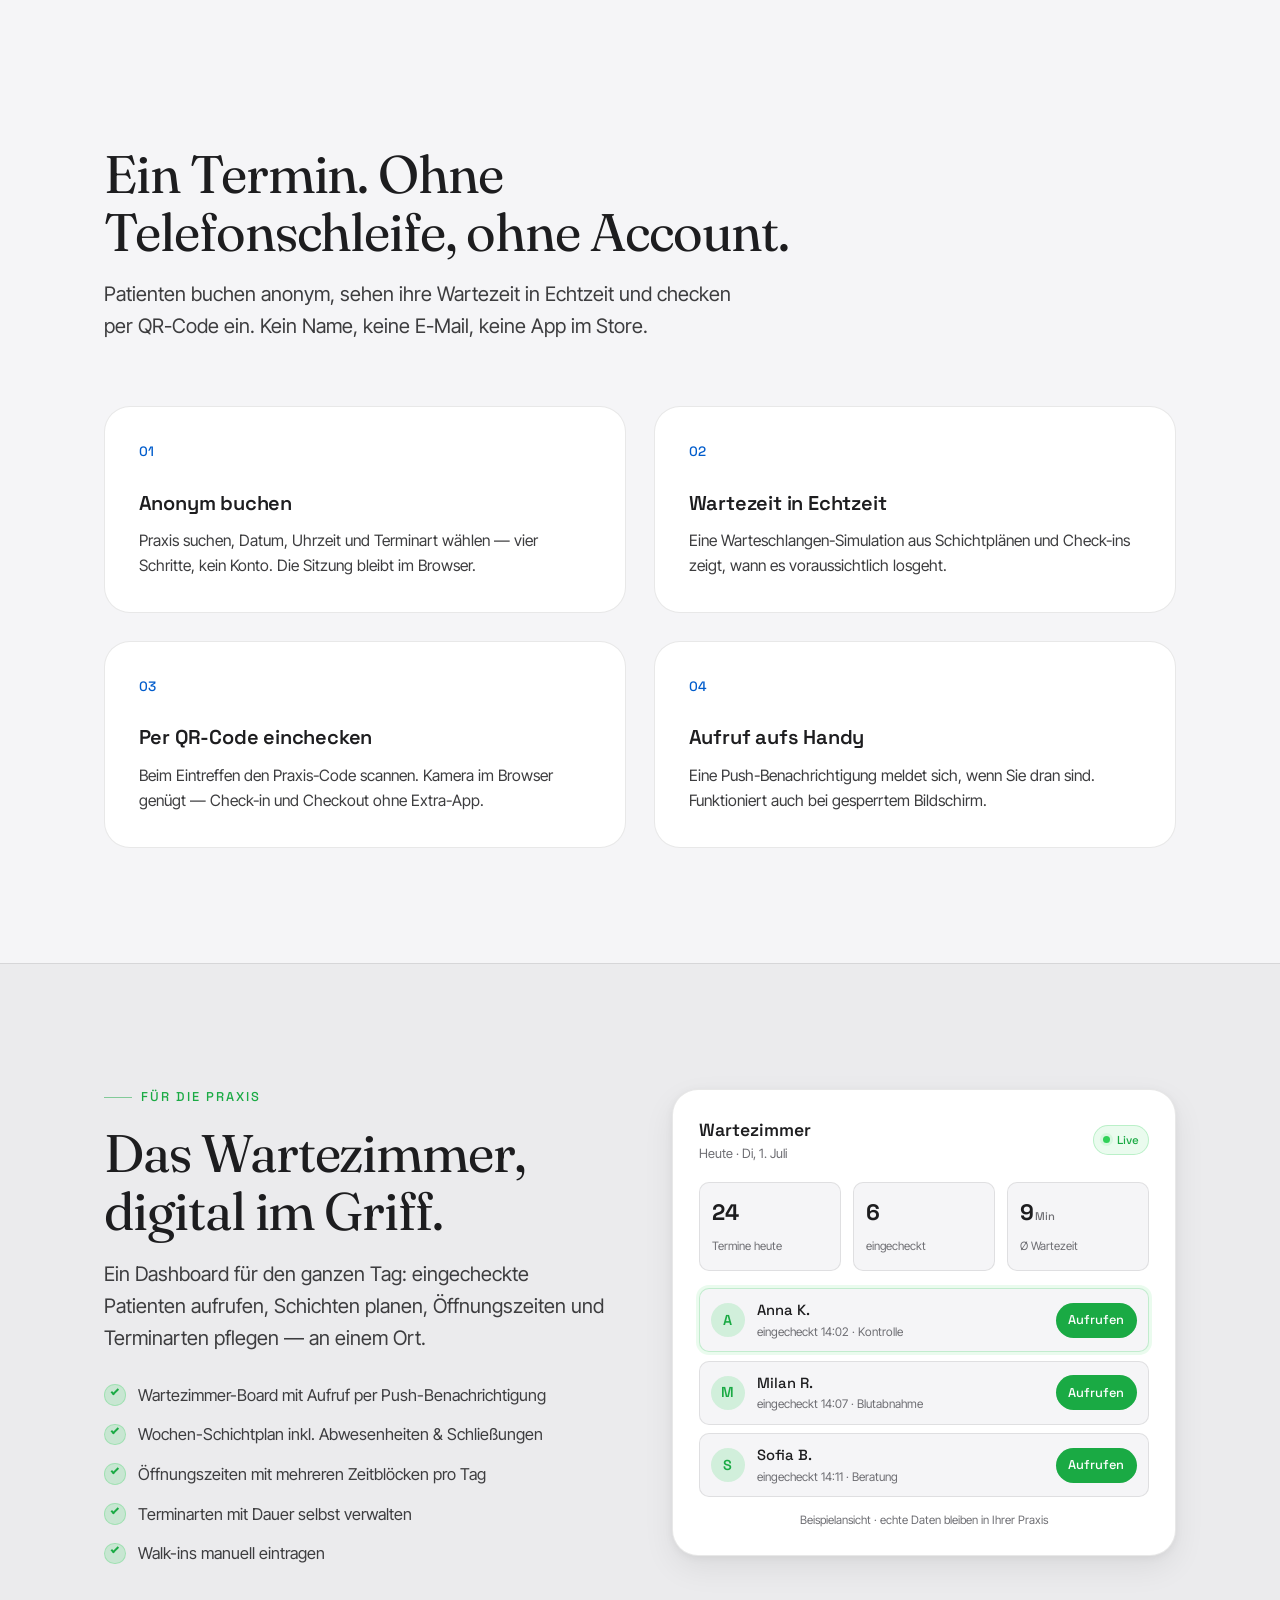
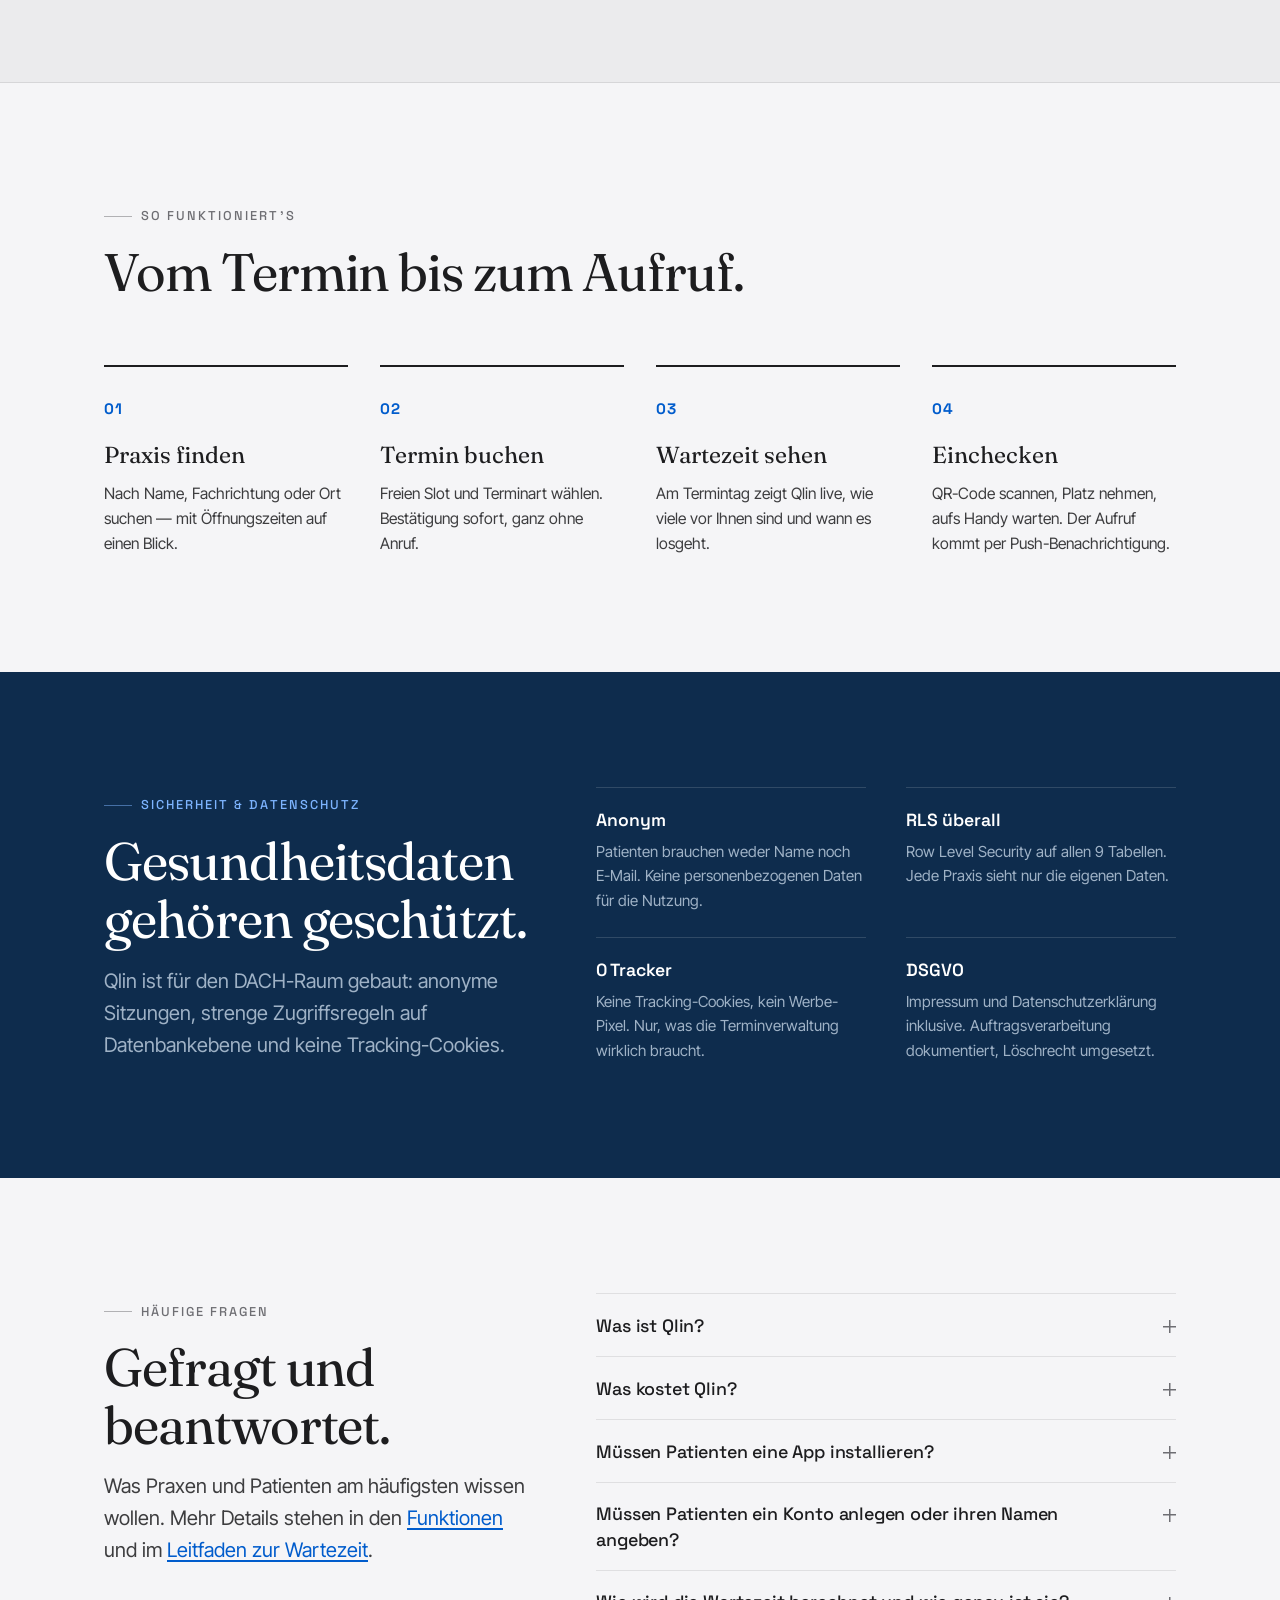
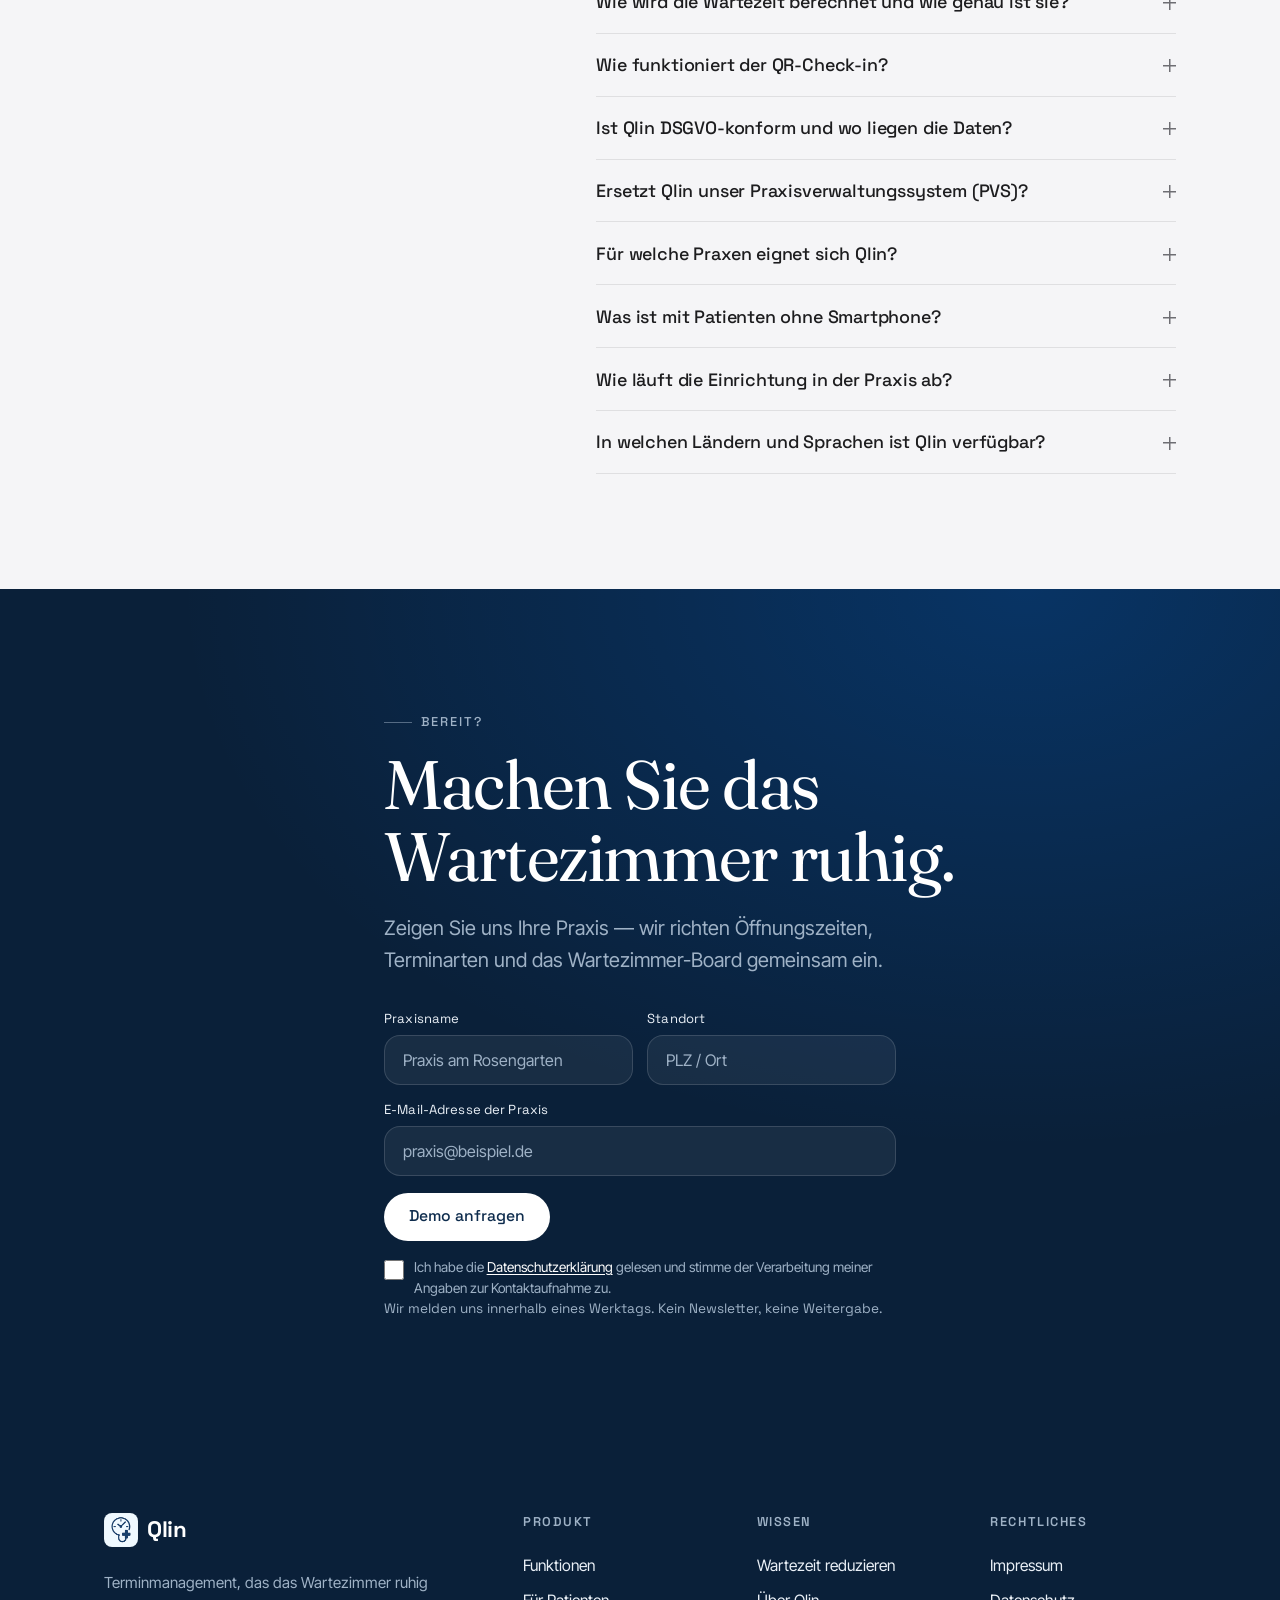
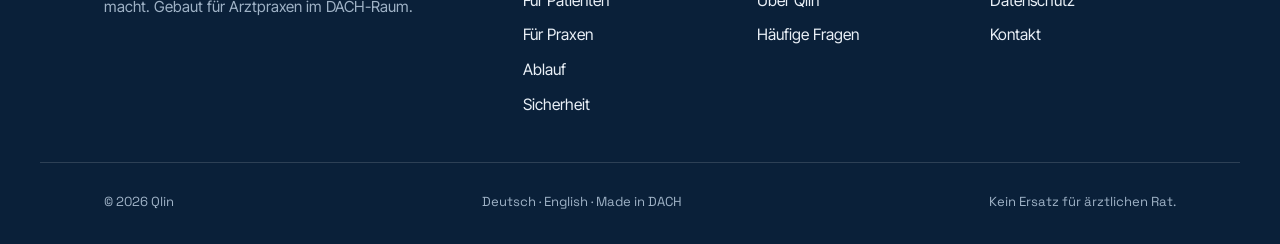
==== commit 18ec6007: "feat(geo): Generative-Engine-Optimierung — Schema, FAQ, llms.txt, neue Inhaltsseiten Ziel: Qlin soll" ====
--- a/index.html
+++ b/index.html
@@ -5,6 +5,7 @@
   <meta name="viewport" content="width=device-width, initial-scale=1.0" />
   <title>Qlin — Wissen, wann Sie dran sind. Terminmanagement für Arztpraxen</title>
   <meta name="description" content="Qlin bringt Echtzeit-Wartezeiten, anonyme Terminbuchung und QR-Check-in in Ihre Praxis. Ruhigeres Wartezimmer, planbarer Tag — ohne App, DSGVO-konform." />
+  <meta name="robots" content="index, follow, max-snippet:-1, max-image-preview:large" />
   <meta name="theme-color" content="#0e2c4d" />
   <link rel="canonical" href="https://qlin.info/" />
 
@@ -26,6 +27,261 @@
   <link rel="preload" href="assets/fonts/NGSwv5HMAFg6IuGlBNMjxLsH8ag.woff2" as="font" type="font/woff2" crossorigin />
   <link rel="stylesheet" href="assets/fonts/fonts.css" />
   <link rel="stylesheet" href="styles.css" />
+
+  <!-- Strukturierte Daten: ein Entity-Graph über alle Seiten hinweg (stabile @id-Anker). -->
+  <script type="application/ld+json">
+  {
+    "@context": "https://schema.org",
+    "@graph": [
+      {
+        "@type": "Organization",
+        "@id": "https://qlin.info/#organization",
+        "name": "Qlin",
+        "legalName": "Maximilian Kurth (Einzelunternehmen)",
+        "alternateName": "Qlin – Terminmanagement für Arztpraxen",
+        "description": "Qlin entwickelt eine Web-Software für Arztpraxen im DACH-Raum, die anonyme Terminbuchung, Echtzeit-Wartezeit und QR-Check-in verbindet.",
+        "url": "https://qlin.info/",
+        "email": "contact@qlin.info",
+        "logo": {
+          "@type": "ImageObject",
+          "url": "https://qlin.info/assets/qlin-logo.png",
+          "width": 128,
+          "height": 128
+        },
+        "image": "https://qlin.info/assets/og-image.png",
+        "founder": {
+          "@type": "Person",
+          "@id": "https://qlin.info/#founder",
+          "name": "Maximilian Kurth"
+        },
+        "address": {
+          "@type": "PostalAddress",
+          "streetAddress": "c/o POSTFLEX PFX-960-770, Emsdettener Straße 10",
+          "postalCode": "48268",
+          "addressLocality": "Greven",
+          "addressRegion": "Nordrhein-Westfalen",
+          "addressCountry": "DE"
+        },
+        "areaServed": [
+          { "@type": "Country", "name": "Deutschland" },
+          { "@type": "Country", "name": "Österreich" },
+          { "@type": "Country", "name": "Schweiz" }
+        ],
+        "knowsAbout": [
+          "Terminmanagement für Arztpraxen",
+          "Wartezeitmanagement im Wartezimmer",
+          "Anonyme Online-Terminbuchung",
+          "QR-Check-in in der Arztpraxis",
+          "DSGVO-konforme Praxissoftware"
+        ],
+        "contactPoint": {
+          "@type": "ContactPoint",
+          "contactType": "Vertrieb und Presse",
+          "email": "contact@qlin.info",
+          "availableLanguage": ["de", "en"]
+        }
+      },
+      {
+        "@type": "WebSite",
+        "@id": "https://qlin.info/#website",
+        "url": "https://qlin.info/",
+        "name": "Qlin",
+        "description": "Terminmanagement mit Echtzeit-Wartezeit, anonymer Buchung und QR-Check-in für Arztpraxen im DACH-Raum.",
+        "inLanguage": "de-DE",
+        "publisher": { "@id": "https://qlin.info/#organization" }
+      },
+      {
+        "@type": "SoftwareApplication",
+        "@id": "https://qlin.info/#software",
+        "name": "Qlin",
+        "url": "https://qlin.info/",
+        "applicationCategory": "HealthApplication",
+        "applicationSubCategory": "Terminmanagement und Wartezeitanzeige für Arztpraxen",
+        "operatingSystem": "Web — läuft in jedem aktuellen Browser (Android, iOS, Windows, macOS)",
+        "browserRequirements": "Aktueller Browser mit JavaScript. Kamerazugriff nur für den QR-Check-in, Push-Benachrichtigungen nur für den Aufruf.",
+        "description": "Qlin verbindet anonyme Terminbuchung ohne Patientenkonto, eine Echtzeit-Anzeige der voraussichtlichen Wartezeit und QR-Check-in im Wartezimmer. Für Patienten kostenlos und ohne App-Installation nutzbar; Praxen steuern Wartezimmer-Board, Schichtplan, Öffnungszeiten und Terminarten in einem Dashboard.",
+        "inLanguage": ["de", "en"],
+        "countriesSupported": ["DE", "AT", "CH"],
+        "featureList": [
+          "Anonyme Terminbuchung ohne Konto, Name oder E-Mail-Adresse",
+          "Echtzeit-Wartezeit aus Schichtplan, Terminartendauer und Check-ins",
+          "QR-Check-in über die Browser-Kamera, ohne zusätzliche App",
+          "Aufruf per Push-Benachrichtigung, auch bei gesperrtem Bildschirm",
+          "Wartezimmer-Board mit Patientenaufruf für die Praxis",
+          "Wochen-Schichtplan inklusive Abwesenheiten und Praxisschließungen",
+          "Öffnungszeiten mit mehreren Zeitblöcken pro Tag",
+          "Terminarten mit eigener Dauer selbst verwalten",
+          "Walk-ins manuell in die Warteschlange eintragen",
+          "Row Level Security auf allen neun Datenbanktabellen",
+          "Keine Tracking-Cookies und kein Werbe-Pixel",
+          "Bedienoberfläche auf Deutsch und Englisch"
+        ],
+        "audience": {
+          "@type": "Audience",
+          "audienceType": "Arztpraxen im DACH-Raum und deren Patienten"
+        },
+        "provider": { "@id": "https://qlin.info/#organization" },
+        "author": { "@id": "https://qlin.info/#organization" },
+        "softwareHelp": { "@id": "https://qlin.info/funktionen#webpage" }
+      },
+      {
+        "@type": "WebPage",
+        "@id": "https://qlin.info/#webpage",
+        "url": "https://qlin.info/",
+        "name": "Qlin — Wissen, wann Sie dran sind. Terminmanagement für Arztpraxen",
+        "description": "Qlin bringt Echtzeit-Wartezeiten, anonyme Terminbuchung und QR-Check-in in Ihre Praxis. Ruhigeres Wartezimmer, planbarer Tag — ohne App, DSGVO-konform.",
+        "inLanguage": "de-DE",
+        "isPartOf": { "@id": "https://qlin.info/#website" },
+        "about": { "@id": "https://qlin.info/#software" },
+        "mainEntity": { "@id": "https://qlin.info/#software" },
+        "publisher": { "@id": "https://qlin.info/#organization" },
+        "primaryImageOfPage": { "@type": "ImageObject", "url": "https://qlin.info/assets/og-image.png" },
+        "dateModified": "2026-09-10"
+      },
+      {
+        "@type": "HowTo",
+        "@id": "https://qlin.info/#howto",
+        "name": "Mit Qlin einen Arzttermin buchen, die Wartezeit sehen und einchecken",
+        "description": "In vier Schritten vom Termin bis zum Aufruf — ohne Anruf, ohne Konto und ohne App-Installation.",
+        "inLanguage": "de-DE",
+        "step": [
+          {
+            "@type": "HowToStep",
+            "position": 1,
+            "name": "Praxis finden",
+            "text": "Nach Name, Fachrichtung oder Ort suchen — die Öffnungszeiten stehen dabei direkt am Suchergebnis.",
+            "url": "https://qlin.info/#ablauf"
+          },
+          {
+            "@type": "HowToStep",
+            "position": 2,
+            "name": "Termin buchen",
+            "text": "Freien Slot und Terminart wählen. Die Bestätigung kommt sofort, ganz ohne Anruf und ohne Konto.",
+            "url": "https://qlin.info/#ablauf"
+          },
+          {
+            "@type": "HowToStep",
+            "position": 3,
+            "name": "Wartezeit sehen",
+            "text": "Am Termintag zeigt Qlin live, wie viele Patienten vor Ihnen sind und wann Sie voraussichtlich aufgerufen werden.",
+            "url": "https://qlin.info/#ablauf"
+          },
+          {
+            "@type": "HowToStep",
+            "position": 4,
+            "name": "Einchecken",
+            "text": "In der Praxis den QR-Code scannen, Platz nehmen und auf die Push-Benachrichtigung warten — der Aufruf kommt aufs Handy.",
+            "url": "https://qlin.info/#ablauf"
+          }
+        ]
+      },
+      {
+        "@type": "FAQPage",
+        "@id": "https://qlin.info/#faq",
+        "inLanguage": "de-DE",
+        "isPartOf": { "@id": "https://qlin.info/#webpage" },
+        "mainEntity": [
+          {
+            "@type": "Question",
+            "name": "Was ist Qlin?",
+            "acceptedAnswer": {
+              "@type": "Answer",
+              "text": "Qlin ist eine Web-Software für Arztpraxen im deutschsprachigen Raum. Patienten buchen damit anonym einen Termin, sehen am Termintag ihre voraussichtliche Wartezeit in Echtzeit und checken beim Eintreffen per QR-Code ein. Die Praxis steuert parallel Wartezimmer-Board, Schichtplan, Öffnungszeiten und Terminarten in einem Dashboard."
+            }
+          },
+          {
+            "@type": "Question",
+            "name": "Was kostet Qlin?",
+            "acceptedAnswer": {
+              "@type": "Answer",
+              "text": "Für Patienten ist Qlin kostenlos — es fallen weder Gebühren noch In-App-Käufe an. Für Praxen stehen die Konditionen noch nicht öffentlich fest: Qlin steht vor dem Start und legt die Preise gemeinsam mit den ersten Pilotpraxen fest. Ein Angebot gibt es auf Anfrage über das Demo-Formular."
+            }
+          },
+          {
+            "@type": "Question",
+            "name": "Müssen Patienten eine App installieren?",
+            "acceptedAnswer": {
+              "@type": "Answer",
+              "text": "Nein. Qlin läuft im Browser des Patienten; ein Download aus dem App Store oder von Google Play ist nicht nötig. Wer möchte, kann die Seite als Web-App auf dem Startbildschirm ablegen — Pflicht ist das nicht."
+            }
+          },
+          {
+            "@type": "Question",
+            "name": "Müssen Patienten ein Konto anlegen oder ihren Namen angeben?",
+            "acceptedAnswer": {
+              "@type": "Answer",
+              "text": "Nein. Die Terminbuchung bei Qlin ist anonym: Es werden weder Name noch E-Mail-Adresse noch ein Passwort abgefragt. Die Sitzung bleibt im Browser des Patienten."
+            }
+          },
+          {
+            "@type": "Question",
+            "name": "Wie wird die Wartezeit berechnet und wie genau ist sie?",
+            "acceptedAnswer": {
+              "@type": "Answer",
+              "text": "Qlin berechnet die Wartezeit mit einer Warteschlangen-Simulation aus drei Größen: dem hinterlegten Schichtplan, der Dauer der jeweiligen Terminart und den tatsächlichen Check-ins des Tages. Die Anzeige aktualisiert sich laufend und verschiebt sich mit, wenn die Praxis in Verzug gerät. Sie bleibt eine Schätzung — wie genau sie ist, hängt davon ab, wie realistisch die Praxis Terminarten und Schichten pflegt."
+            }
+          },
+          {
+            "@type": "Question",
+            "name": "Wie funktioniert der QR-Check-in?",
+            "acceptedAnswer": {
+              "@type": "Answer",
+              "text": "In der Praxis hängt ein QR-Code aus. Der Patient scannt ihn beim Eintreffen mit der Kamera im Browser und ist damit eingecheckt — eine gesonderte Scanner-App braucht es nicht. Der Check-in erscheint sofort auf dem Wartezimmer-Board der Praxis, der Checkout schließt den Besuch ab."
+            }
+          },
+          {
+            "@type": "Question",
+            "name": "Ist Qlin DSGVO-konform und wo liegen die Daten?",
+            "acceptedAnswer": {
+              "@type": "Answer",
+              "text": "Qlin ist für den DACH-Raum gebaut und entsprechend aufgesetzt: Patienten nutzen es anonym, die Daten liegen in einem EU-Rechenzentrum in Frankfurt am Main, und jede Praxis ist per Row Level Security auf allen neun Datenbanktabellen von allen anderen getrennt. Es gibt keine Tracking-Cookies, kein Werbe-Pixel und keine extern geladenen Schriften. Impressum, Datenschutzerklärung, dokumentierte Auftragsverarbeitung und umgesetztes Löschrecht gehören dazu."
+            }
+          },
+          {
+            "@type": "Question",
+            "name": "Ersetzt Qlin unser Praxisverwaltungssystem (PVS)?",
+            "acceptedAnswer": {
+              "@type": "Answer",
+              "text": "Nein. Qlin führt keine Patientenakte, keine Abrechnung und keine Diagnosen, sondern läuft eigenständig neben der vorhandenen Praxissoftware. Es deckt den Weg vom Termin bis zum Aufruf ab: Buchung, Wartezeit, Check-in und Wartezimmer."
+            }
+          },
+          {
+            "@type": "Question",
+            "name": "Für welche Praxen eignet sich Qlin?",
+            "acceptedAnswer": {
+              "@type": "Answer",
+              "text": "Qlin ist für ambulante Praxen im DACH-Raum gebaut, in denen Patienten im Wartezimmer warten — Hausarzt-, Facharzt- und Gemeinschaftspraxen ebenso wie medizinische Versorgungszentren. Der Nutzen ist dort am größten, wo gebuchte Termine und Walk-ins gemischt auftreten und die Wartezeiten schwanken."
+            }
+          },
+          {
+            "@type": "Question",
+            "name": "Was ist mit Patienten ohne Smartphone?",
+            "acceptedAnswer": {
+              "@type": "Answer",
+              "text": "Für sie ändert sich nichts: Sie melden sich wie gewohnt am Empfang, und die Praxis trägt sie von Hand in die Warteschlange ein. Sie erscheinen auf demselben Wartezimmer-Board wie alle anderen und werden bei der Wartezeit mitgerechnet."
+            }
+          },
+          {
+            "@type": "Question",
+            "name": "Wie läuft die Einrichtung in der Praxis ab?",
+            "acceptedAnswer": {
+              "@type": "Answer",
+              "text": "Nach der Demo-Anfrage werden gemeinsam die Öffnungszeiten, die Terminarten mit ihrer jeweiligen Dauer und der Wochen-Schichtplan hinterlegt. Danach ist die Praxis buchbar und der QR-Code kann im Wartezimmer aushängen. Es ist keine Installation, keine eigene Server-Hardware und keine VPN-Einrichtung nötig — ein Rechner oder Tablet mit Browser genügt."
+            }
+          },
+          {
+            "@type": "Question",
+            "name": "In welchen Ländern und Sprachen ist Qlin verfügbar?",
+            "acceptedAnswer": {
+              "@type": "Answer",
+              "text": "Qlin richtet sich an Praxen in Deutschland, Österreich und der Schweiz. Die Anwendung gibt es auf Deutsch und Englisch. Aktuell steht Qlin vor dem Start und nimmt Pilotpraxen auf."
+            }
+          }
+        ]
+      }
+    ]
+  }
+  </script>
 </head>
 <body>
   <a class="skip-link" href="#main">Zum Inhalt springen</a>
@@ -41,8 +297,9 @@
       <nav class="nav-desktop" aria-label="Hauptnavigation">
         <a href="#patienten">Für Patienten</a>
         <a href="#praxis">Für Praxen</a>
-        <a href="#ablauf">Ablauf</a>
+        <a href="funktionen.html">Funktionen</a>
         <a href="#sicherheit">Sicherheit</a>
+        <a href="#faq">Fragen</a>
       </nav>
 
       <div class="header-actions">
@@ -58,8 +315,10 @@
       <nav aria-label="Mobile Navigation">
         <a href="#patienten">Für Patienten</a>
         <a href="#praxis">Für Praxen</a>
+        <a href="funktionen.html">Funktionen</a>
         <a href="#ablauf">Ablauf</a>
         <a href="#sicherheit">Sicherheit</a>
+        <a href="#faq">Häufige Fragen</a>
         <a class="mobile-cta" href="#kontakt">Demo anfragen</a>
       </nav>
     </div>
@@ -308,6 +567,83 @@
       </div>
     </section>
 
+    <!-- ============ FAQ ============ -->
+    <section class="section shell faq" id="faq" aria-labelledby="faq-h">
+      <div class="faq-inner">
+        <div class="faq-head">
+          <p class="eyebrow reveal">Häufige Fragen</p>
+          <h2 class="section-title reveal" id="faq-h">Gefragt und beantwortet.</h2>
+          <p class="section-lead reveal">
+            Was Praxen und Patienten am häufigsten wissen wollen. Mehr Details stehen
+            in den <a href="funktionen.html">Funktionen</a> und im
+            <a href="wartezeit-reduzieren.html">Leitfaden zur Wartezeit</a>.
+          </p>
+        </div>
+
+        <div class="faq-list reveal">
+          <details class="faq-item">
+            <summary><h3>Was ist Qlin?</h3></summary>
+            <p>Qlin ist eine Web-Software für Arztpraxen im deutschsprachigen Raum. Patienten buchen damit anonym einen Termin, sehen am Termintag ihre voraussichtliche Wartezeit in Echtzeit und checken beim Eintreffen per QR-Code ein. Die Praxis steuert parallel Wartezimmer-Board, Schichtplan, Öffnungszeiten und Terminarten in einem Dashboard.</p>
+          </details>
+
+          <details class="faq-item">
+            <summary><h3>Was kostet Qlin?</h3></summary>
+            <p>Für Patienten ist Qlin kostenlos — es fallen weder Gebühren noch In-App-Käufe an. Für Praxen stehen die Konditionen noch nicht öffentlich fest: Qlin steht vor dem Start und legt die Preise gemeinsam mit den ersten Pilotpraxen fest. Ein Angebot gibt es auf Anfrage über das Demo-Formular.</p>
+          </details>
+
+          <details class="faq-item">
+            <summary><h3>Müssen Patienten eine App installieren?</h3></summary>
+            <p>Nein. Qlin läuft im Browser des Patienten; ein Download aus dem App Store oder von Google Play ist nicht nötig. Wer möchte, kann die Seite als Web-App auf dem Startbildschirm ablegen — Pflicht ist das nicht.</p>
+          </details>
+
+          <details class="faq-item">
+            <summary><h3>Müssen Patienten ein Konto anlegen oder ihren Namen angeben?</h3></summary>
+            <p>Nein. Die Terminbuchung bei Qlin ist anonym: Es werden weder Name noch E-Mail-Adresse noch ein Passwort abgefragt. Die Sitzung bleibt im Browser des Patienten.</p>
+          </details>
+
+          <details class="faq-item">
+            <summary><h3>Wie wird die Wartezeit berechnet und wie genau ist sie?</h3></summary>
+            <p>Qlin berechnet die Wartezeit mit einer Warteschlangen-Simulation aus drei Größen: dem hinterlegten Schichtplan, der Dauer der jeweiligen Terminart und den tatsächlichen Check-ins des Tages. Die Anzeige aktualisiert sich laufend und verschiebt sich mit, wenn die Praxis in Verzug gerät. Sie bleibt eine Schätzung — wie genau sie ist, hängt davon ab, wie realistisch die Praxis Terminarten und Schichten pflegt.</p>
+          </details>
+
+          <details class="faq-item">
+            <summary><h3>Wie funktioniert der QR-Check-in?</h3></summary>
+            <p>In der Praxis hängt ein QR-Code aus. Der Patient scannt ihn beim Eintreffen mit der Kamera im Browser und ist damit eingecheckt — eine gesonderte Scanner-App braucht es nicht. Der Check-in erscheint sofort auf dem Wartezimmer-Board der Praxis, der Checkout schließt den Besuch ab.</p>
+          </details>
+
+          <details class="faq-item">
+            <summary><h3>Ist Qlin DSGVO-konform und wo liegen die Daten?</h3></summary>
+            <p>Qlin ist für den DACH-Raum gebaut und entsprechend aufgesetzt: Patienten nutzen es anonym, die Daten liegen in einem EU-Rechenzentrum in Frankfurt am Main, und jede Praxis ist per Row Level Security auf allen neun Datenbanktabellen von allen anderen getrennt. Es gibt keine Tracking-Cookies, kein Werbe-Pixel und keine extern geladenen Schriften. Impressum, Datenschutzerklärung, dokumentierte Auftragsverarbeitung und umgesetztes Löschrecht gehören dazu.</p>
+          </details>
+
+          <details class="faq-item">
+            <summary><h3>Ersetzt Qlin unser Praxisverwaltungssystem (PVS)?</h3></summary>
+            <p>Nein. Qlin führt keine Patientenakte, keine Abrechnung und keine Diagnosen, sondern läuft eigenständig neben der vorhandenen Praxissoftware. Es deckt den Weg vom Termin bis zum Aufruf ab: Buchung, Wartezeit, Check-in und Wartezimmer.</p>
+          </details>
+
+          <details class="faq-item">
+            <summary><h3>Für welche Praxen eignet sich Qlin?</h3></summary>
+            <p>Qlin ist für ambulante Praxen im DACH-Raum gebaut, in denen Patienten im Wartezimmer warten — Hausarzt-, Facharzt- und Gemeinschaftspraxen ebenso wie medizinische Versorgungszentren. Der Nutzen ist dort am größten, wo gebuchte Termine und Walk-ins gemischt auftreten und die Wartezeiten schwanken.</p>
+          </details>
+
+          <details class="faq-item">
+            <summary><h3>Was ist mit Patienten ohne Smartphone?</h3></summary>
+            <p>Für sie ändert sich nichts: Sie melden sich wie gewohnt am Empfang, und die Praxis trägt sie von Hand in die Warteschlange ein. Sie erscheinen auf demselben Wartezimmer-Board wie alle anderen und werden bei der Wartezeit mitgerechnet.</p>
+          </details>
+
+          <details class="faq-item">
+            <summary><h3>Wie läuft die Einrichtung in der Praxis ab?</h3></summary>
+            <p>Nach der Demo-Anfrage werden gemeinsam die Öffnungszeiten, die Terminarten mit ihrer jeweiligen Dauer und der Wochen-Schichtplan hinterlegt. Danach ist die Praxis buchbar und der QR-Code kann im Wartezimmer aushängen. Es ist keine Installation, keine eigene Server-Hardware und keine VPN-Einrichtung nötig — ein Rechner oder Tablet mit Browser genügt.</p>
+          </details>
+
+          <details class="faq-item">
+            <summary><h3>In welchen Ländern und Sprachen ist Qlin verfügbar?</h3></summary>
+            <p>Qlin richtet sich an Praxen in Deutschland, Österreich und der Schweiz. Die Anwendung gibt es auf Deutsch und Englisch. Aktuell steht Qlin vor dem Start und nimmt Pilotpraxen auf.</p>
+          </details>
+        </div>
+      </div>
+    </section>
+
     <!-- ============ CTA ============ -->
     <section class="cta band-cta theme-patient" id="kontakt" aria-labelledby="cta-h">
       <div class="shell cta-inner">
@@ -361,10 +697,18 @@
 
       <nav class="footer-col" aria-label="Produkt">
         <p class="footer-h">Produkt</p>
+        <a href="funktionen.html">Funktionen</a>
         <a href="#patienten">Für Patienten</a>
         <a href="#praxis">Für Praxen</a>
         <a href="#ablauf">Ablauf</a>
         <a href="#sicherheit">Sicherheit</a>
+      </nav>
+
+      <nav class="footer-col" aria-label="Wissen">
+        <p class="footer-h">Wissen</p>
+        <a href="wartezeit-reduzieren.html">Wartezeit reduzieren</a>
+        <a href="ueber-qlin.html">Über Qlin</a>
+        <a href="#faq">Häufige Fragen</a>
       </nav>
 
       <nav class="footer-col" aria-label="Rechtliches">
@@ -373,15 +717,10 @@
         <a href="datenschutz.html">Datenschutz</a>
         <a href="#kontakt">Kontakt</a>
       </nav>
-
-      <div class="footer-col">
-        <p class="footer-h">Sprache</p>
-        <p class="footer-meta">Deutsch · English</p>
-        <p class="footer-meta">Made in DACH</p>
-      </div>
     </div>
     <div class="shell footer-base">
       <p>© <span data-year>2026</span> Qlin</p>
+      <p>Deutsch · English · Made in DACH</p>
       <p>Kein Ersatz für ärztlichen Rat.</p>
     </div>
   </footer>
--- a/styles.css
+++ b/styles.css
@@ -983,3 +983,129 @@
   .btn:hover, .feature:hover { transform: none; }
   *, *::before, *::after { animation-duration: 0.001ms !important; transition-duration: 0.001ms !important; }
 }
+
+/* ============================================================
+   FAQ (Startseite) — <details>/<summary>, kein JavaScript noetig
+   ============================================================ */
+.faq-inner { display: grid; gap: clamp(2rem, 5vw, 3rem); }
+.faq-head .section-lead { margin-top: 1rem; }
+.faq-head .section-lead a {
+  color: var(--brand-dark);
+  text-decoration: underline;
+  text-underline-offset: 3px;
+}
+.faq-head .section-lead a:hover { color: var(--text); }
+
+.faq-list { border-top: 1px solid var(--line); }
+
+.faq-item { border-bottom: 1px solid var(--line); }
+.faq-item summary {
+  display: flex;
+  align-items: flex-start;
+  justify-content: space-between;
+  gap: 1.5rem;
+  padding: 1.15rem 0;
+  cursor: pointer;
+  list-style: none;
+  transition: color 0.18s ease;
+}
+.faq-item summary::-webkit-details-marker { display: none; }
+.faq-item summary h3 {
+  font-family: var(--font-grotesk);
+  font-weight: 500;
+  font-size: clamp(1rem, 0.95rem + 0.3vw, 1.12rem);
+  letter-spacing: -0.01em;
+  line-height: 1.4;
+  color: var(--text);
+}
+.faq-item summary:hover h3 { color: var(--brand-dark); }
+.faq-item summary:focus-visible {
+  outline: 2px solid var(--brand);
+  outline-offset: 4px;
+  border-radius: 4px;
+}
+
+/* Plus-Zeichen, das im geoeffneten Zustand zum Minus wird */
+.faq-item summary::after {
+  content: "";
+  flex: none;
+  width: 13px;
+  height: 13px;
+  margin-top: 0.45rem;
+  background:
+    linear-gradient(var(--muted), var(--muted)) center / 100% 1.5px no-repeat,
+    linear-gradient(var(--muted), var(--muted)) center / 1.5px 100% no-repeat;
+  transition: transform 0.25s ease, background-size 0.25s ease;
+}
+.faq-item[open] summary::after {
+  background:
+    linear-gradient(var(--brand-dark), var(--brand-dark)) center / 100% 1.5px no-repeat,
+    linear-gradient(var(--brand-dark), var(--brand-dark)) center / 1.5px 100% no-repeat;
+  background-size: 100% 1.5px, 0 100%;
+  transform: rotate(180deg);
+}
+
+.faq-item > p {
+  max-width: 60ch;
+  padding-bottom: 1.4rem;
+  color: var(--text-2);
+  line-height: 1.72;
+}
+
+@media (min-width: 900px) {
+  .faq-inner { grid-template-columns: 0.85fr 1.15fr; gap: 4rem; align-items: start; }
+  .faq-head { position: sticky; top: 96px; }
+}
+
+/* ============================================================
+   DOKUMENT-SEITEN (Funktionen / Ueber Qlin / Wartezeit-Leitfaden)
+   ============================================================ */
+.doc-lede {
+  font-size: clamp(1.06rem, 1rem + 0.4vw, 1.25rem);
+  line-height: 1.62;
+  color: var(--text-2);
+  margin-bottom: 2rem;
+}
+
+.fact-list {
+  display: grid;
+  gap: 0;
+  margin: 0 0 1.5rem;
+  border-top: 1px solid var(--line);
+}
+.fact-list > div {
+  display: grid;
+  grid-template-columns: 1fr;
+  gap: 0.15rem;
+  padding: 0.8rem 0;
+  border-bottom: 1px solid var(--line);
+}
+.fact-list dt {
+  font-family: var(--font-grotesk);
+  font-size: 0.78rem;
+  font-weight: 500;
+  letter-spacing: 0.1em;
+  text-transform: uppercase;
+  color: var(--muted);
+}
+.fact-list dd { margin: 0; color: var(--text-2); }
+@media (min-width: 620px) {
+  .fact-list > div { grid-template-columns: 15rem 1fr; gap: 1.5rem; align-items: baseline; }
+  .fact-list dt { padding-top: 0.12rem; }
+}
+
+.doc-quote {
+  margin: 0 0 1.2rem;
+  padding: 1rem 0 1rem 1.35rem;
+  border-left: 2px solid var(--brand);
+  color: var(--text-2);
+  line-height: 1.7;
+}
+
+.prose ol {
+  list-style: decimal;
+  padding-left: 1.35em;
+  margin-bottom: 1.2em;
+  display: grid;
+  gap: 0.4em;
+}
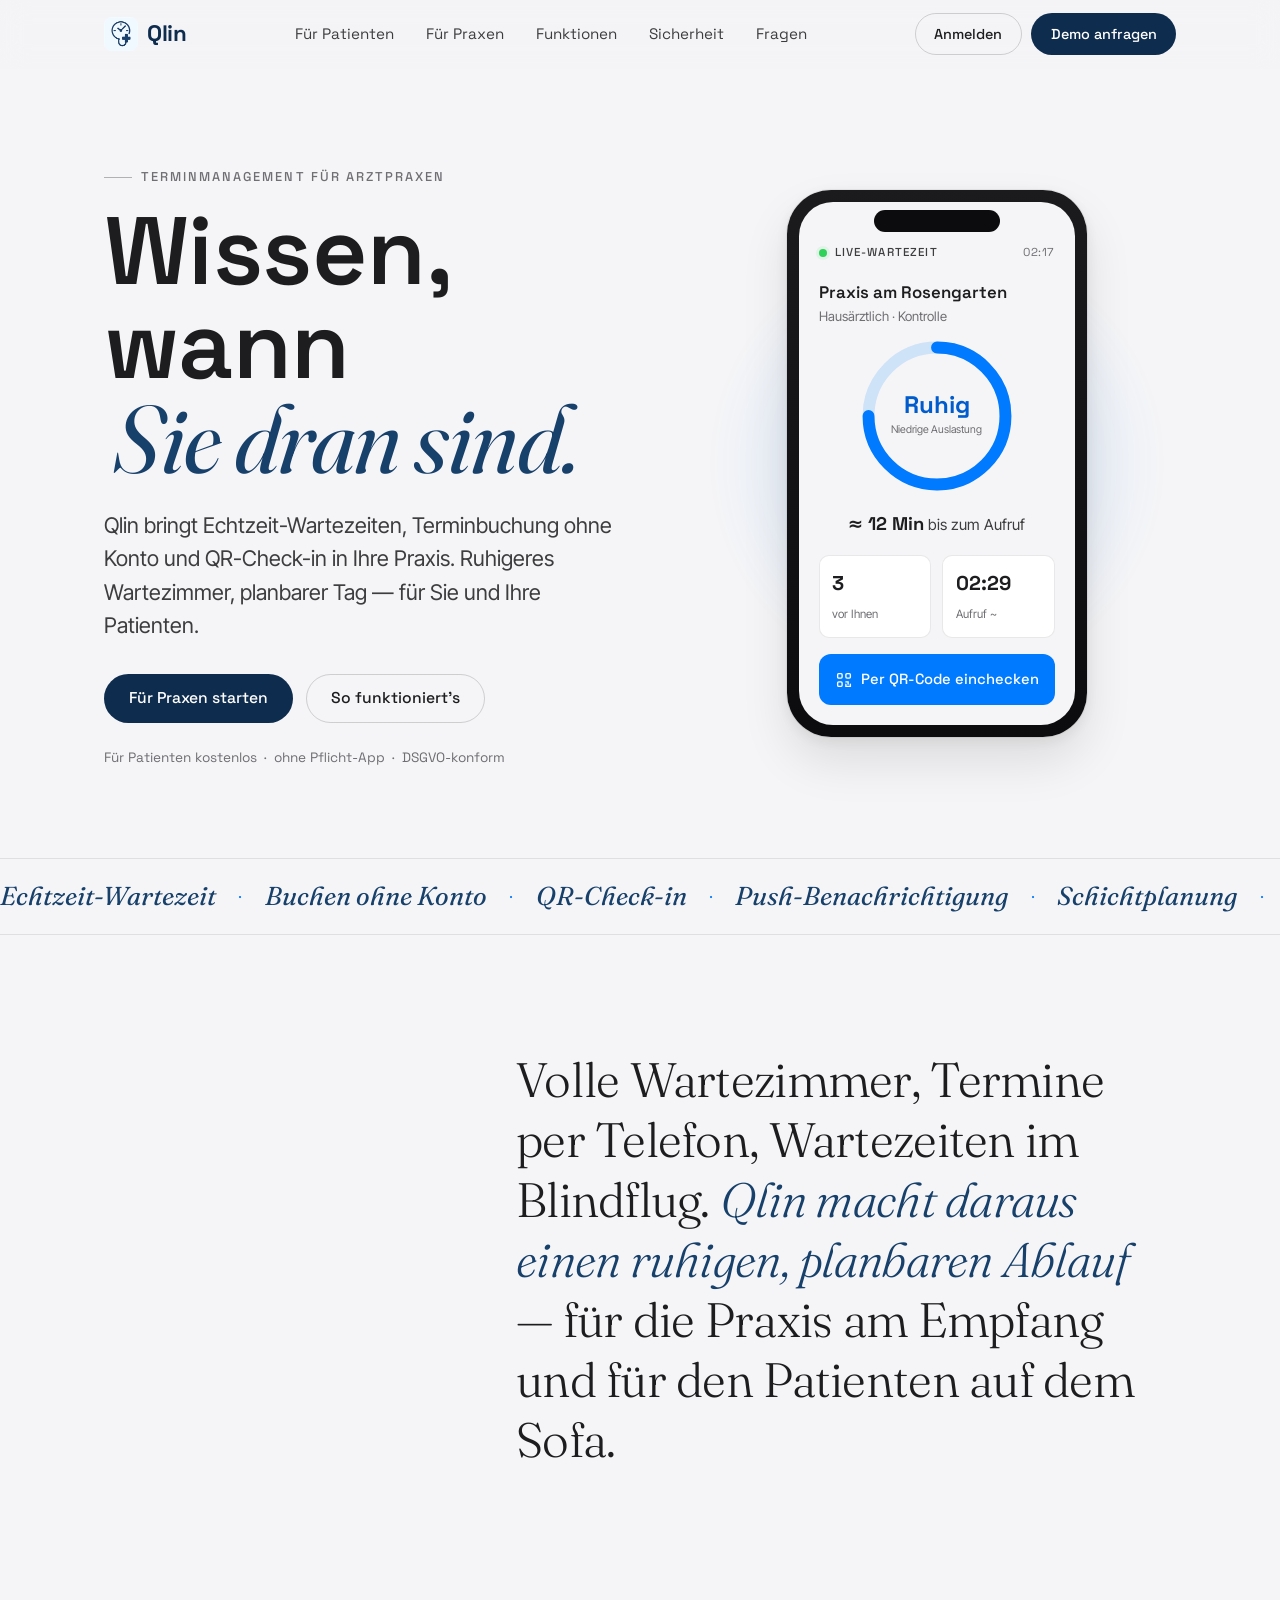
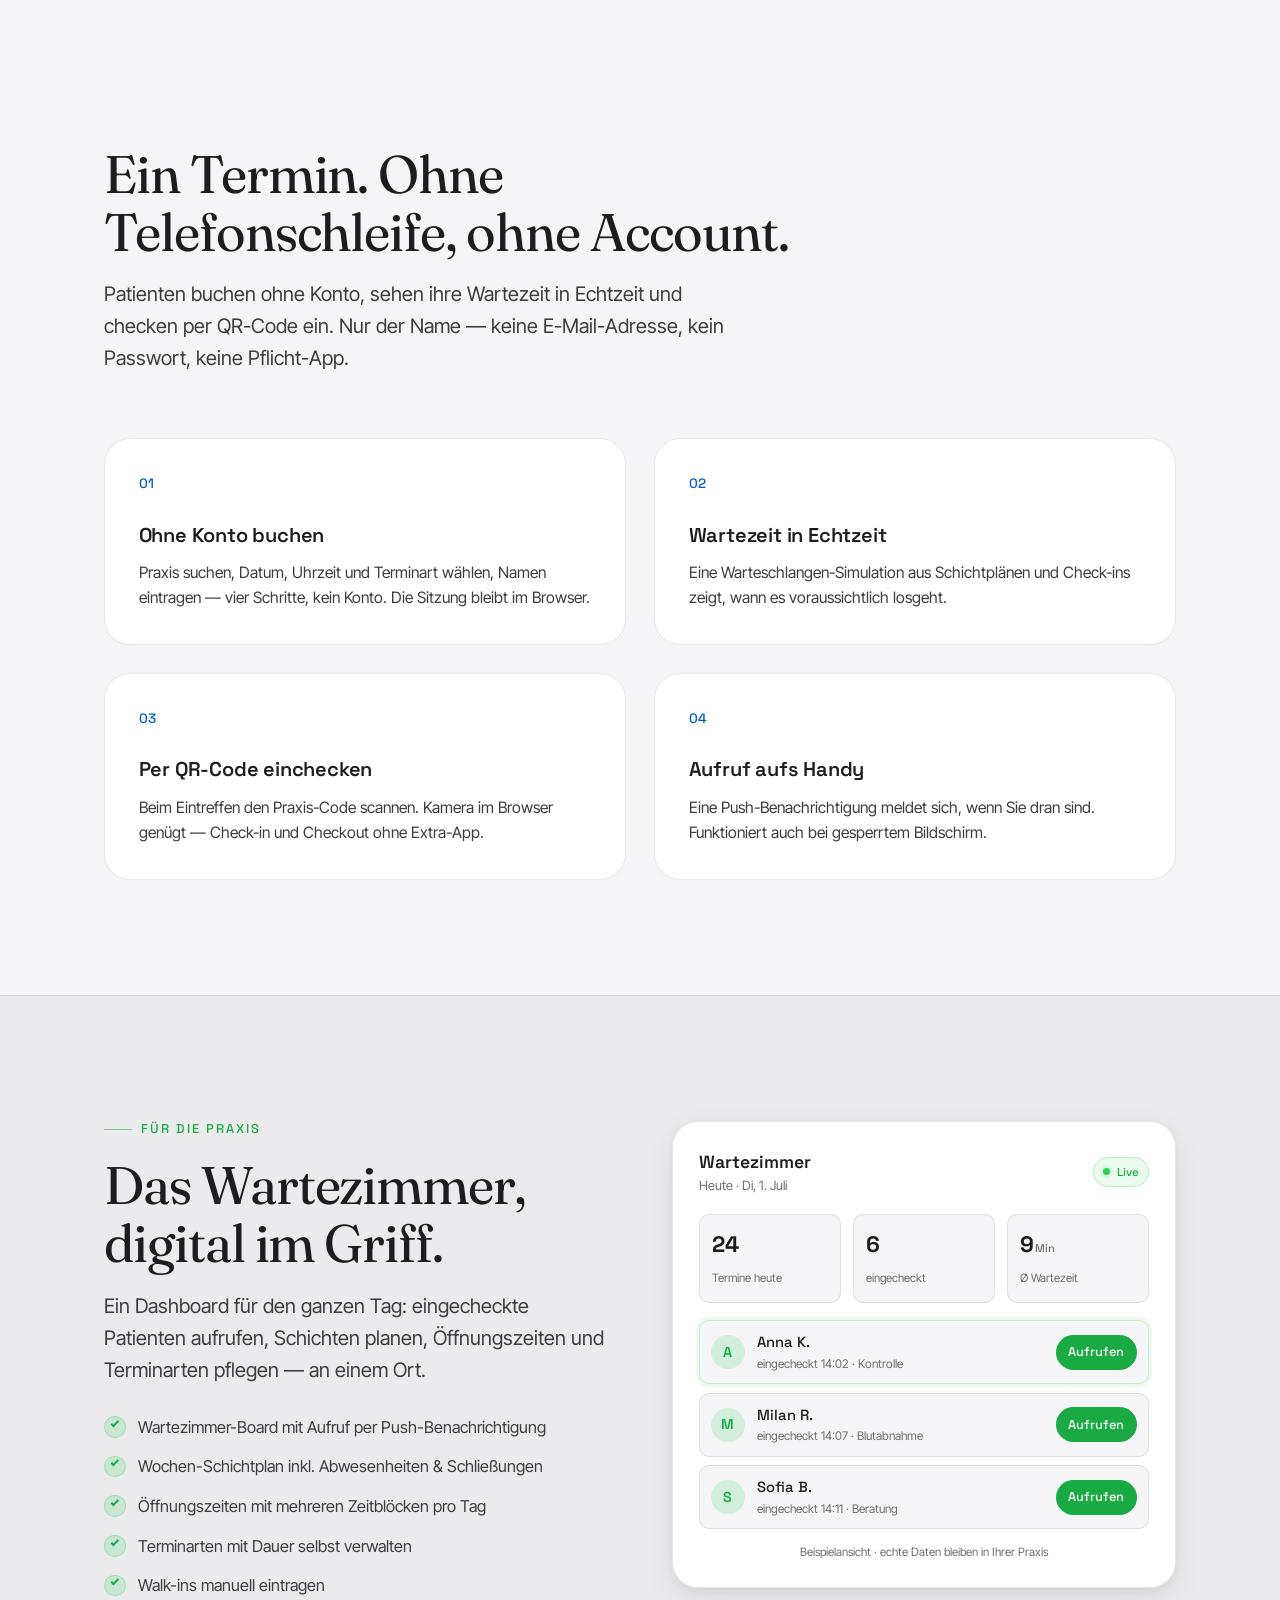
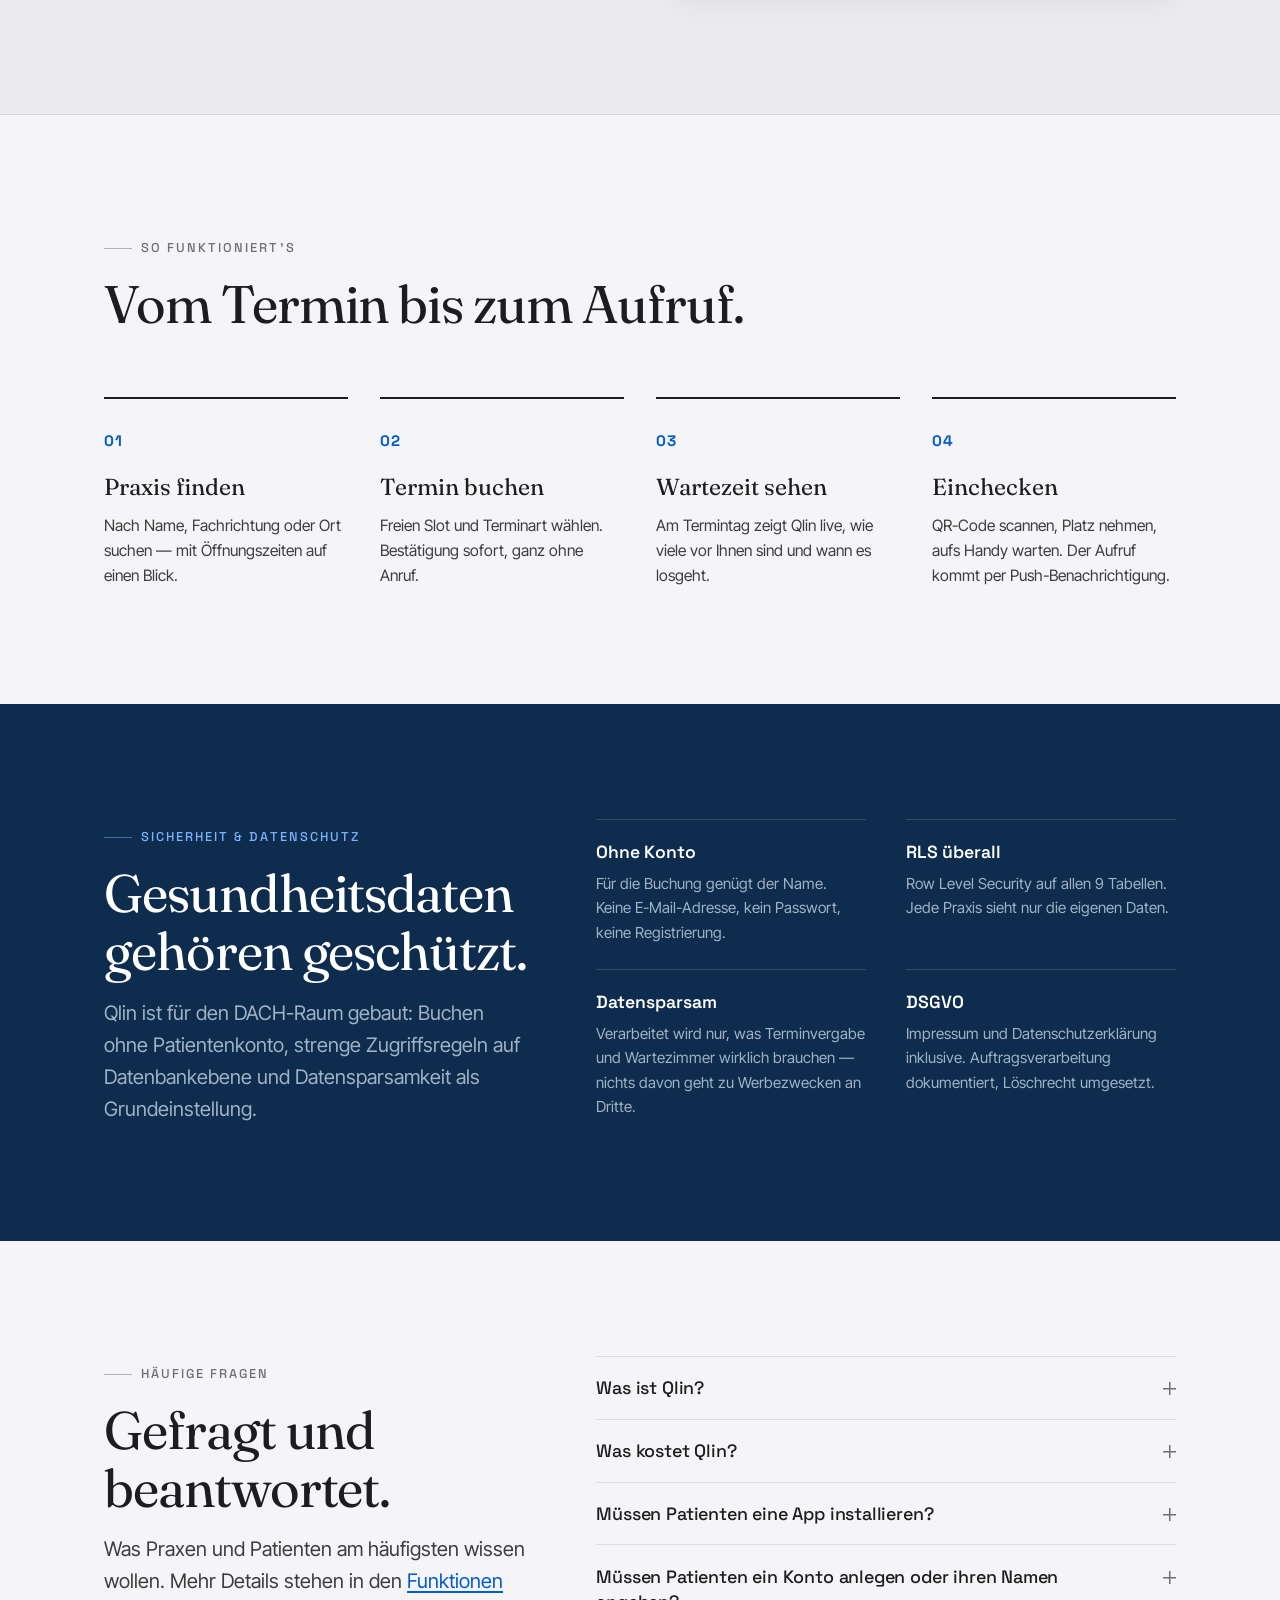
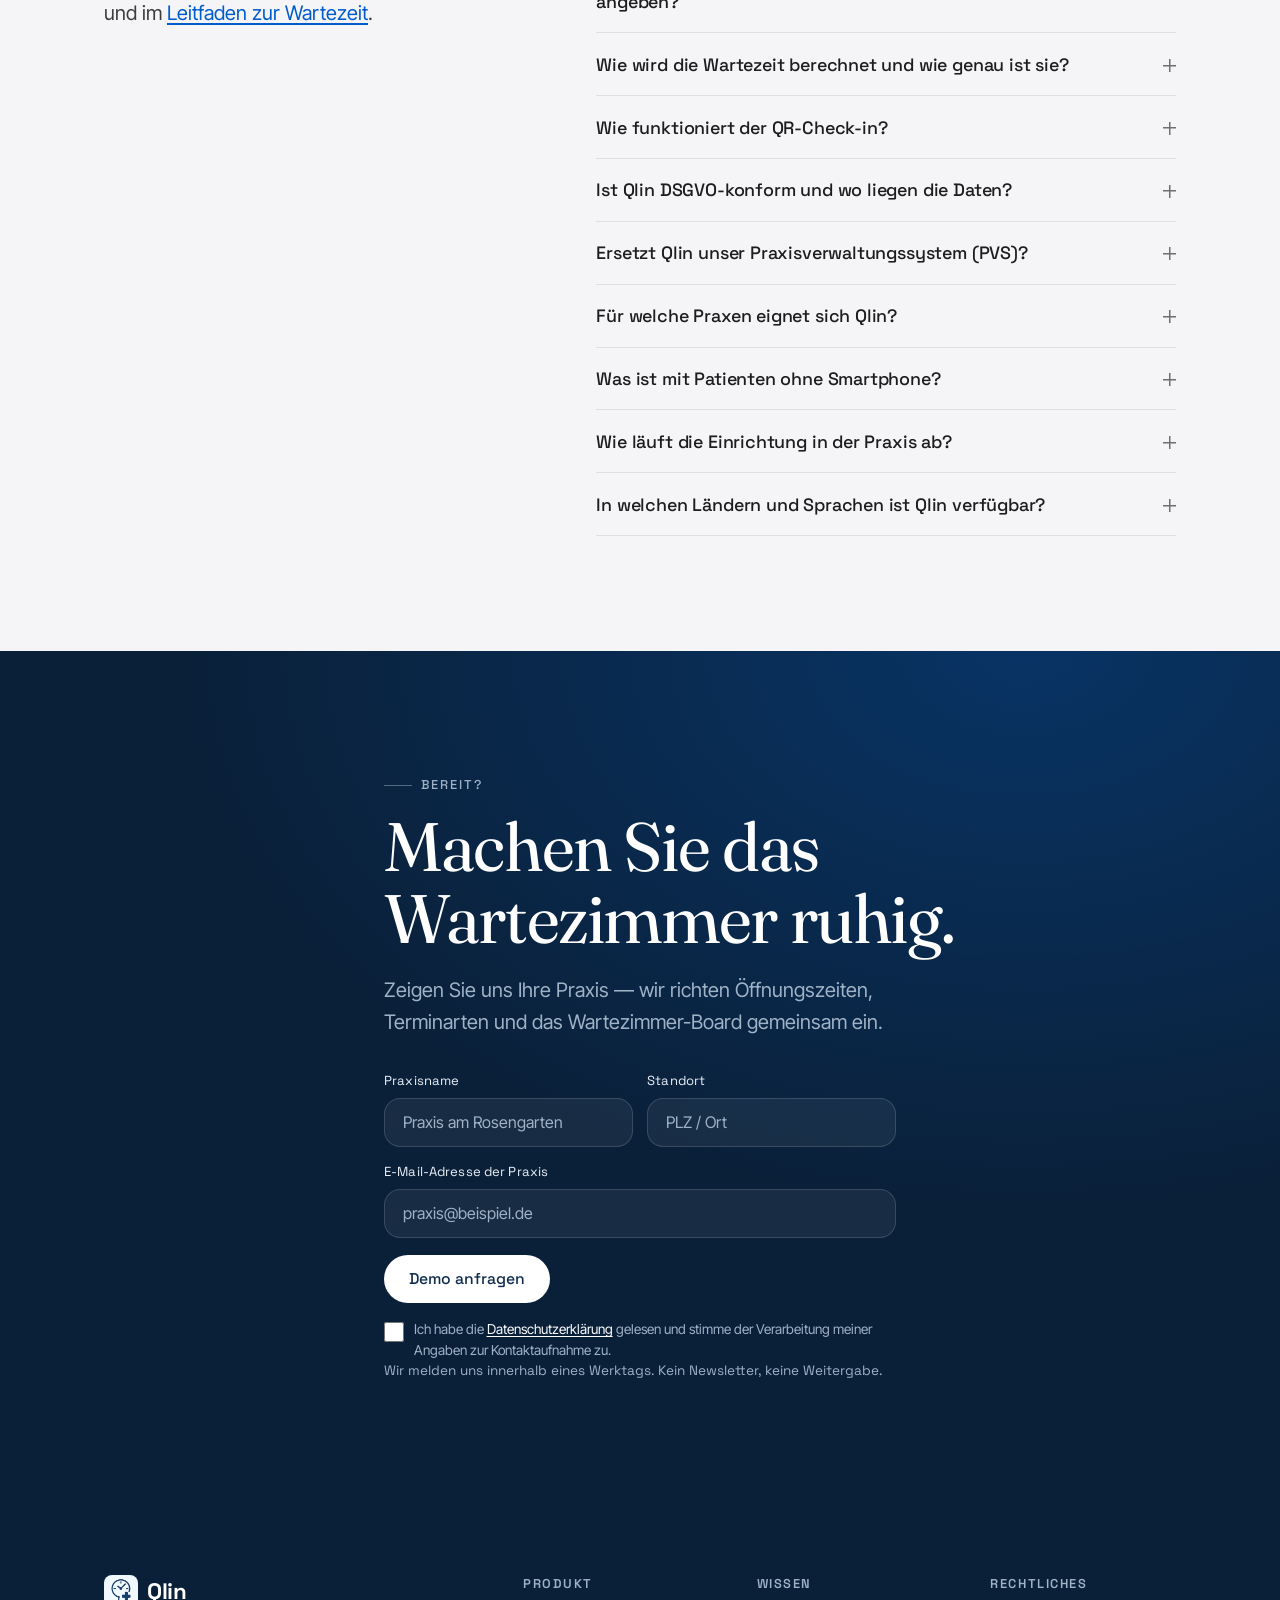
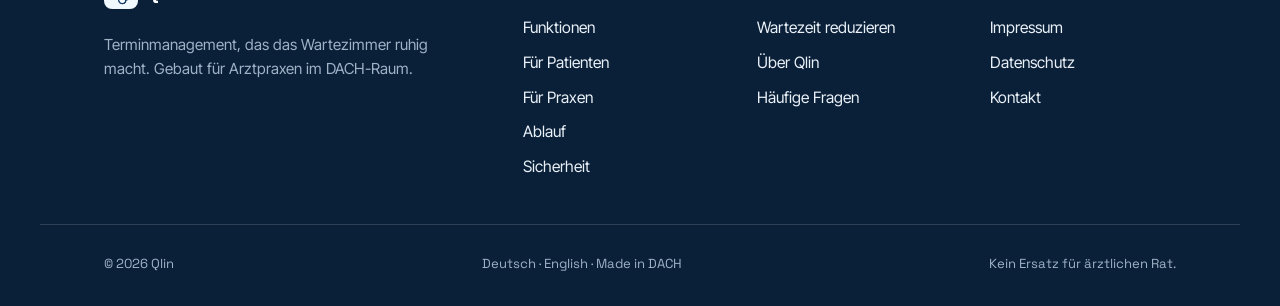
==== commit ba33a2f1: "fix(inhalt): Buchung ist nicht anonym — Name wird angegeben; App- und Tracking-Aussagen korrigiert D" ====
--- a/index.html
+++ b/index.html
@@ -4,7 +4,7 @@
   <meta charset="UTF-8" />
   <meta name="viewport" content="width=device-width, initial-scale=1.0" />
   <title>Qlin — Wissen, wann Sie dran sind. Terminmanagement für Arztpraxen</title>
-  <meta name="description" content="Qlin bringt Echtzeit-Wartezeiten, anonyme Terminbuchung und QR-Check-in in Ihre Praxis. Ruhigeres Wartezimmer, planbarer Tag — ohne App, DSGVO-konform." />
+  <meta name="description" content="Qlin bringt Echtzeit-Wartezeiten, Terminbuchung ohne Konto und QR-Check-in in Ihre Praxis. Ruhigeres Wartezimmer, planbarer Tag — ohne Installationszwang, DSGVO-konform." />
   <meta name="robots" content="index, follow, max-snippet:-1, max-image-preview:large" />
   <meta name="theme-color" content="#0e2c4d" />
   <link rel="canonical" href="https://qlin.info/" />
@@ -13,7 +13,7 @@
   <meta property="og:type" content="website" />
   <meta property="og:url" content="https://qlin.info/" />
   <meta property="og:title" content="Qlin — Wissen, wann Sie dran sind." />
-  <meta property="og:description" content="Echtzeit-Wartezeiten, anonyme Terminbuchung und QR-Check-in für Arztpraxen. Ohne App, DSGVO-konform." />
+  <meta property="og:description" content="Echtzeit-Wartezeiten, Terminbuchung ohne Konto und QR-Check-in für Arztpraxen. Ohne Installationszwang, DSGVO-konform." />
   <meta property="og:image" content="https://qlin.info/assets/og-image.png" />
   <meta property="og:image:width" content="1200" />
   <meta property="og:image:height" content="630" />
@@ -39,7 +39,7 @@
         "name": "Qlin",
         "legalName": "Maximilian Kurth (Einzelunternehmen)",
         "alternateName": "Qlin – Terminmanagement für Arztpraxen",
-        "description": "Qlin entwickelt eine Web-Software für Arztpraxen im DACH-Raum, die anonyme Terminbuchung, Echtzeit-Wartezeit und QR-Check-in verbindet.",
+        "description": "Qlin entwickelt eine Web-Software für Arztpraxen im DACH-Raum, die Terminbuchung ohne Patientenkonto, Echtzeit-Wartezeit und QR-Check-in verbindet.",
         "url": "https://qlin.info/",
         "email": "contact@qlin.info",
         "logo": {
@@ -70,7 +70,7 @@
         "knowsAbout": [
           "Terminmanagement für Arztpraxen",
           "Wartezeitmanagement im Wartezimmer",
-          "Anonyme Online-Terminbuchung",
+          "Online-Terminbuchung ohne Patientenkonto",
           "QR-Check-in in der Arztpraxis",
           "DSGVO-konforme Praxissoftware"
         ],
@@ -86,7 +86,7 @@
         "@id": "https://qlin.info/#website",
         "url": "https://qlin.info/",
         "name": "Qlin",
-        "description": "Terminmanagement mit Echtzeit-Wartezeit, anonymer Buchung und QR-Check-in für Arztpraxen im DACH-Raum.",
+        "description": "Terminmanagement mit Echtzeit-Wartezeit, Buchung ohne Patientenkonto und QR-Check-in für Arztpraxen im DACH-Raum.",
         "inLanguage": "de-DE",
         "publisher": { "@id": "https://qlin.info/#organization" }
       },
@@ -99,11 +99,11 @@
         "applicationSubCategory": "Terminmanagement und Wartezeitanzeige für Arztpraxen",
         "operatingSystem": "Web — läuft in jedem aktuellen Browser (Android, iOS, Windows, macOS)",
         "browserRequirements": "Aktueller Browser mit JavaScript. Kamerazugriff nur für den QR-Check-in, Push-Benachrichtigungen nur für den Aufruf.",
-        "description": "Qlin verbindet anonyme Terminbuchung ohne Patientenkonto, eine Echtzeit-Anzeige der voraussichtlichen Wartezeit und QR-Check-in im Wartezimmer. Für Patienten kostenlos und ohne App-Installation nutzbar; Praxen steuern Wartezimmer-Board, Schichtplan, Öffnungszeiten und Terminarten in einem Dashboard.",
+        "description": "Qlin verbindet Terminbuchung ohne Patientenkonto, eine Echtzeit-Anzeige der voraussichtlichen Wartezeit und QR-Check-in im Wartezimmer. Für Patienten kostenlos und ohne Installationszwang im Browser nutzbar; Praxen steuern Wartezimmer-Board, Schichtplan, Öffnungszeiten und Terminarten in einem Dashboard.",
         "inLanguage": ["de", "en"],
         "countriesSupported": ["DE", "AT", "CH"],
         "featureList": [
-          "Anonyme Terminbuchung ohne Konto, Name oder E-Mail-Adresse",
+          "Terminbuchung ohne Patientenkonto — nur mit Namen, ohne E-Mail-Adresse und ohne Passwort",
           "Echtzeit-Wartezeit aus Schichtplan, Terminartendauer und Check-ins",
           "QR-Check-in über die Browser-Kamera, ohne zusätzliche App",
           "Aufruf per Push-Benachrichtigung, auch bei gesperrtem Bildschirm",
@@ -113,7 +113,7 @@
           "Terminarten mit eigener Dauer selbst verwalten",
           "Walk-ins manuell in die Warteschlange eintragen",
           "Row Level Security auf allen neun Datenbanktabellen",
-          "Keine Tracking-Cookies und kein Werbe-Pixel",
+          "Datensparsam: verarbeitet wird nur, was Terminvergabe und Wartezimmer brauchen",
           "Bedienoberfläche auf Deutsch und Englisch"
         ],
         "audience": {
@@ -129,7 +129,7 @@
         "@id": "https://qlin.info/#webpage",
         "url": "https://qlin.info/",
         "name": "Qlin — Wissen, wann Sie dran sind. Terminmanagement für Arztpraxen",
-        "description": "Qlin bringt Echtzeit-Wartezeiten, anonyme Terminbuchung und QR-Check-in in Ihre Praxis. Ruhigeres Wartezimmer, planbarer Tag — ohne App, DSGVO-konform.",
+        "description": "Qlin bringt Echtzeit-Wartezeiten, Terminbuchung ohne Konto und QR-Check-in in Ihre Praxis. Ruhigeres Wartezimmer, planbarer Tag — ohne Installationszwang, DSGVO-konform.",
         "inLanguage": "de-DE",
         "isPartOf": { "@id": "https://qlin.info/#website" },
         "about": { "@id": "https://qlin.info/#software" },
@@ -142,7 +142,7 @@
         "@type": "HowTo",
         "@id": "https://qlin.info/#howto",
         "name": "Mit Qlin einen Arzttermin buchen, die Wartezeit sehen und einchecken",
-        "description": "In vier Schritten vom Termin bis zum Aufruf — ohne Anruf, ohne Konto und ohne App-Installation.",
+        "description": "In vier Schritten vom Termin bis zum Aufruf — ohne Anruf, ohne Konto und ohne Pflicht-App.",
         "inLanguage": "de-DE",
         "step": [
           {
@@ -186,7 +186,7 @@
             "name": "Was ist Qlin?",
             "acceptedAnswer": {
               "@type": "Answer",
-              "text": "Qlin ist eine Web-Software für Arztpraxen im deutschsprachigen Raum. Patienten buchen damit anonym einen Termin, sehen am Termintag ihre voraussichtliche Wartezeit in Echtzeit und checken beim Eintreffen per QR-Code ein. Die Praxis steuert parallel Wartezimmer-Board, Schichtplan, Öffnungszeiten und Terminarten in einem Dashboard."
+              "text": "Qlin ist eine Web-Software für Arztpraxen im deutschsprachigen Raum. Patienten buchen damit ohne Konto einen Termin, sehen am Termintag ihre voraussichtliche Wartezeit in Echtzeit und checken beim Eintreffen per QR-Code ein. Die Praxis steuert parallel Wartezimmer-Board, Schichtplan, Öffnungszeiten und Terminarten in einem Dashboard."
             }
           },
           {
@@ -202,7 +202,7 @@
             "name": "Müssen Patienten eine App installieren?",
             "acceptedAnswer": {
               "@type": "Answer",
-              "text": "Nein. Qlin läuft im Browser des Patienten; ein Download aus dem App Store oder von Google Play ist nicht nötig. Wer möchte, kann die Seite als Web-App auf dem Startbildschirm ablegen — Pflicht ist das nicht."
+              "text": "Nein, nötig ist das nicht: Qlin läuft vollständig im Browser des Patienten. Wer möchte, kann die Seite als Web-App auf dem Startbildschirm ablegen. Eine eigene App für App Store und Google Play ist zusätzlich geplant, sie bleibt aber freiwillig — der Browserweg funktioniert weiterhin."
             }
           },
           {
@@ -210,7 +210,7 @@
             "name": "Müssen Patienten ein Konto anlegen oder ihren Namen angeben?",
             "acceptedAnswer": {
               "@type": "Answer",
-              "text": "Nein. Die Terminbuchung bei Qlin ist anonym: Es werden weder Name noch E-Mail-Adresse noch ein Passwort abgefragt. Die Sitzung bleibt im Browser des Patienten."
+              "text": "Ein Konto ist nicht nötig — es gibt keine Registrierung, keine E-Mail-Adresse und kein Passwort. Den Namen geben Patienten bei der Buchung an, damit die Praxis den Termin zuordnen und den richtigen Patienten aufrufen kann. Mehr wird nicht abgefragt, und die Sitzung bleibt im Browser des Patienten."
             }
           },
           {
@@ -234,7 +234,7 @@
             "name": "Ist Qlin DSGVO-konform und wo liegen die Daten?",
             "acceptedAnswer": {
               "@type": "Answer",
-              "text": "Qlin ist für den DACH-Raum gebaut und entsprechend aufgesetzt: Patienten nutzen es anonym, die Daten liegen in einem EU-Rechenzentrum in Frankfurt am Main, und jede Praxis ist per Row Level Security auf allen neun Datenbanktabellen von allen anderen getrennt. Es gibt keine Tracking-Cookies, kein Werbe-Pixel und keine extern geladenen Schriften. Impressum, Datenschutzerklärung, dokumentierte Auftragsverarbeitung und umgesetztes Löschrecht gehören dazu."
+              "text": "Qlin ist für den DACH-Raum gebaut und entsprechend aufgesetzt: Patienten buchen ohne Konto und geben dabei außer ihrem Namen nichts an, die Daten liegen in einem EU-Rechenzentrum in Frankfurt am Main, und jede Praxis ist per Row Level Security auf allen neun Datenbanktabellen von allen anderen getrennt. Verarbeitet wird nur, was Terminvergabe und Wartezimmer brauchen. Impressum, Datenschutzerklärung, dokumentierte Auftragsverarbeitung und umgesetztes Löschrecht gehören dazu."
             }
           },
           {
@@ -336,14 +336,13 @@
           <span class="line-serif">Sie dran sind.</span>
         </h1>
         <p class="hero-sub reveal">
-          Qlin bringt Echtzeit-Wartezeiten, anonyme Terminbuchung und QR-Check-in
-          in Ihre Praxis. Ruhigeres Wartezimmer, planbarer Tag — für Sie und Ihre Patienten.
+          Qlin bringt Echtzeit-Wartezeiten, Terminbuchung ohne Konto und QR-Check-in in Ihre Praxis. Ruhigeres Wartezimmer, planbarer Tag — für Sie und Ihre Patienten.
         </p>
         <div class="hero-actions reveal">
           <a class="btn btn-solid" href="#kontakt">Für Praxen starten</a>
           <a class="btn btn-ghost" href="#ablauf">So funktioniert&#39;s</a>
         </div>
-        <p class="hero-note reveal">Für Patienten kostenlos&ensp;·&ensp;ohne App-Installation&ensp;·&ensp;DSGVO-konform</p>
+        <p class="hero-note reveal">Für Patienten kostenlos&ensp;·&ensp;ohne Pflicht-App&ensp;·&ensp;DSGVO-konform</p>
       </div>
 
       <!-- Signature: the real Live-Wartezeit panel, rebuilt -->
@@ -409,8 +408,8 @@
     <!-- ============ TICKER ============ -->
     <div class="ticker" aria-hidden="true">
       <div class="ticker-track">
-        <span>Echtzeit-Wartezeit</span><i>·</i><span>Anonyme Terminbuchung</span><i>·</i><span>QR-Check-in</span><i>·</i><span>Push-Benachrichtigung</span><i>·</i><span>Schichtplanung</span><i>·</i><span>Öffnungszeiten</span><i>·</i><span>Wartezimmer-Board</span><i>·</i><span>DE / EN</span><i>·</i>
-        <span>Echtzeit-Wartezeit</span><i>·</i><span>Anonyme Terminbuchung</span><i>·</i><span>QR-Check-in</span><i>·</i><span>Push-Benachrichtigung</span><i>·</i><span>Schichtplanung</span><i>·</i><span>Öffnungszeiten</span><i>·</i><span>Wartezimmer-Board</span><i>·</i><span>DE / EN</span><i>·</i>
+        <span>Echtzeit-Wartezeit</span><i>·</i><span>Buchen ohne Konto</span><i>·</i><span>QR-Check-in</span><i>·</i><span>Push-Benachrichtigung</span><i>·</i><span>Schichtplanung</span><i>·</i><span>Öffnungszeiten</span><i>·</i><span>Wartezimmer-Board</span><i>·</i><span>DE / EN</span><i>·</i>
+        <span>Echtzeit-Wartezeit</span><i>·</i><span>Buchen ohne Konto</span><i>·</i><span>QR-Check-in</span><i>·</i><span>Push-Benachrichtigung</span><i>·</i><span>Schichtplanung</span><i>·</i><span>Öffnungszeiten</span><i>·</i><span>Wartezimmer-Board</span><i>·</i><span>DE / EN</span><i>·</i>
       </div>
     </div>
 
@@ -429,16 +428,16 @@
         <p class="eyebrow eyebrow-blue reveal">Für Patienten</p>
         <h2 class="section-title reveal" id="pat-h">Ein Termin. Ohne Telefonschleife, ohne Account.</h2>
         <p class="section-lead reveal">
-          Patienten buchen anonym, sehen ihre Wartezeit in Echtzeit und checken per
-          QR-Code ein. Kein Name, keine E-Mail, keine App im Store.
+          Patienten buchen ohne Konto, sehen ihre Wartezeit in Echtzeit und checken per
+          QR-Code ein. Nur der Name — keine E-Mail-Adresse, kein Passwort, keine Pflicht-App.
         </p>
       </div>
 
       <div class="feature-grid">
         <article class="feature reveal">
           <div class="feature-num">01</div>
-          <h3>Anonym buchen</h3>
-          <p>Praxis suchen, Datum, Uhrzeit und Terminart wählen — vier Schritte, kein Konto. Die Sitzung bleibt im Browser.</p>
+          <h3>Ohne Konto buchen</h3>
+          <p>Praxis suchen, Datum, Uhrzeit und Terminart wählen, Namen eintragen — vier Schritte, kein Konto. Die Sitzung bleibt im Browser.</p>
         </article>
         <article class="feature reveal">
           <div class="feature-num">02</div>
@@ -554,14 +553,13 @@
           <p class="eyebrow eyebrow-blue reveal">Sicherheit &amp; Datenschutz</p>
           <h2 class="section-title section-title-invert reveal" id="sec-h">Gesundheitsdaten gehören geschützt.</h2>
           <p class="section-lead lead-invert reveal">
-            Qlin ist für den DACH-Raum gebaut: anonyme Sitzungen, strenge
-            Zugriffsregeln auf Datenbankebene und keine Tracking-Cookies.
+            Qlin ist für den DACH-Raum gebaut: Buchen ohne Patientenkonto, strenge Zugriffsregeln auf Datenbankebene und Datensparsamkeit als Grundeinstellung.
           </p>
         </div>
         <ul class="security-grid">
-          <li class="reveal"><span class="sec-key">Anonym</span><p>Patienten brauchen weder Name noch E-Mail. Keine personenbezogenen Daten für die Nutzung.</p></li>
+          <li class="reveal"><span class="sec-key">Ohne Konto</span><p>Für die Buchung genügt der Name. Keine E-Mail-Adresse, kein Passwort, keine Registrierung.</p></li>
           <li class="reveal"><span class="sec-key">RLS überall</span><p>Row Level Security auf allen 9 Tabellen. Jede Praxis sieht nur die eigenen Daten.</p></li>
-          <li class="reveal"><span class="sec-key">0 Tracker</span><p>Keine Tracking-Cookies, kein Werbe-Pixel. Nur, was die Terminverwaltung wirklich braucht.</p></li>
+          <li class="reveal"><span class="sec-key">Datensparsam</span><p>Verarbeitet wird nur, was Terminvergabe und Wartezimmer wirklich brauchen — nichts davon geht zu Werbezwecken an Dritte.</p></li>
           <li class="reveal"><span class="sec-key">DSGVO</span><p>Impressum und Datenschutzerklärung inklusive. Auftragsverarbeitung dokumentiert, Löschrecht umgesetzt.</p></li>
         </ul>
       </div>
@@ -583,7 +581,7 @@
         <div class="faq-list reveal">
           <details class="faq-item">
             <summary><h3>Was ist Qlin?</h3></summary>
-            <p>Qlin ist eine Web-Software für Arztpraxen im deutschsprachigen Raum. Patienten buchen damit anonym einen Termin, sehen am Termintag ihre voraussichtliche Wartezeit in Echtzeit und checken beim Eintreffen per QR-Code ein. Die Praxis steuert parallel Wartezimmer-Board, Schichtplan, Öffnungszeiten und Terminarten in einem Dashboard.</p>
+            <p>Qlin ist eine Web-Software für Arztpraxen im deutschsprachigen Raum. Patienten buchen damit ohne Konto einen Termin, sehen am Termintag ihre voraussichtliche Wartezeit in Echtzeit und checken beim Eintreffen per QR-Code ein. Die Praxis steuert parallel Wartezimmer-Board, Schichtplan, Öffnungszeiten und Terminarten in einem Dashboard.</p>
           </details>
 
           <details class="faq-item">
@@ -593,12 +591,12 @@
 
           <details class="faq-item">
             <summary><h3>Müssen Patienten eine App installieren?</h3></summary>
-            <p>Nein. Qlin läuft im Browser des Patienten; ein Download aus dem App Store oder von Google Play ist nicht nötig. Wer möchte, kann die Seite als Web-App auf dem Startbildschirm ablegen — Pflicht ist das nicht.</p>
+            <p>Nein, nötig ist das nicht: Qlin läuft vollständig im Browser des Patienten. Wer möchte, kann die Seite als Web-App auf dem Startbildschirm ablegen. Eine eigene App für App Store und Google Play ist zusätzlich geplant, sie bleibt aber freiwillig — der Browserweg funktioniert weiterhin.</p>
           </details>
 
           <details class="faq-item">
             <summary><h3>Müssen Patienten ein Konto anlegen oder ihren Namen angeben?</h3></summary>
-            <p>Nein. Die Terminbuchung bei Qlin ist anonym: Es werden weder Name noch E-Mail-Adresse noch ein Passwort abgefragt. Die Sitzung bleibt im Browser des Patienten.</p>
+            <p>Ein Konto ist nicht nötig — es gibt keine Registrierung, keine E-Mail-Adresse und kein Passwort. Den Namen geben Patienten bei der Buchung an, damit die Praxis den Termin zuordnen und den richtigen Patienten aufrufen kann. Mehr wird nicht abgefragt, und die Sitzung bleibt im Browser des Patienten.</p>
           </details>
 
           <details class="faq-item">
@@ -613,7 +611,7 @@
 
           <details class="faq-item">
             <summary><h3>Ist Qlin DSGVO-konform und wo liegen die Daten?</h3></summary>
-            <p>Qlin ist für den DACH-Raum gebaut und entsprechend aufgesetzt: Patienten nutzen es anonym, die Daten liegen in einem EU-Rechenzentrum in Frankfurt am Main, und jede Praxis ist per Row Level Security auf allen neun Datenbanktabellen von allen anderen getrennt. Es gibt keine Tracking-Cookies, kein Werbe-Pixel und keine extern geladenen Schriften. Impressum, Datenschutzerklärung, dokumentierte Auftragsverarbeitung und umgesetztes Löschrecht gehören dazu.</p>
+            <p>Qlin ist für den DACH-Raum gebaut und entsprechend aufgesetzt: Patienten buchen ohne Konto und geben dabei außer ihrem Namen nichts an, die Daten liegen in einem EU-Rechenzentrum in Frankfurt am Main, und jede Praxis ist per Row Level Security auf allen neun Datenbanktabellen von allen anderen getrennt. Verarbeitet wird nur, was Terminvergabe und Wartezimmer brauchen. Impressum, Datenschutzerklärung, dokumentierte Auftragsverarbeitung und umgesetztes Löschrecht gehören dazu.</p>
           </details>
 
           <details class="faq-item">
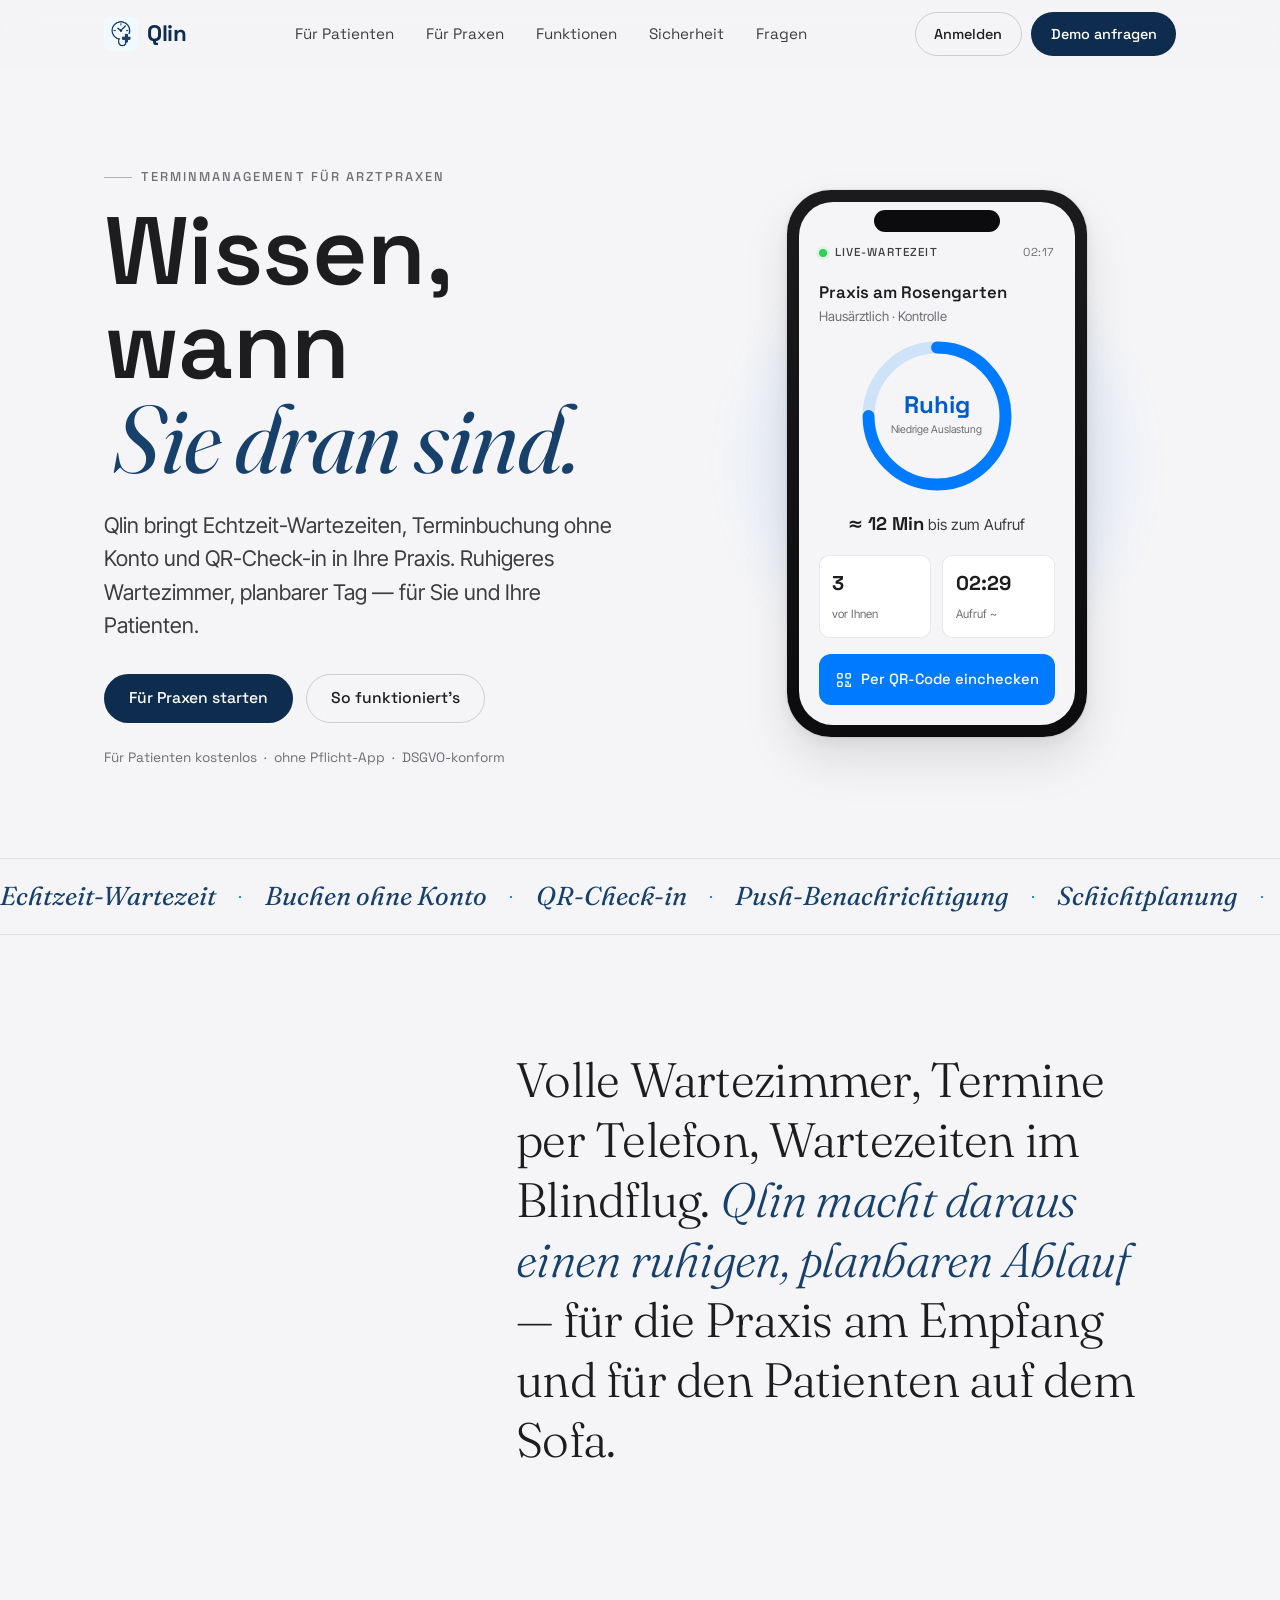
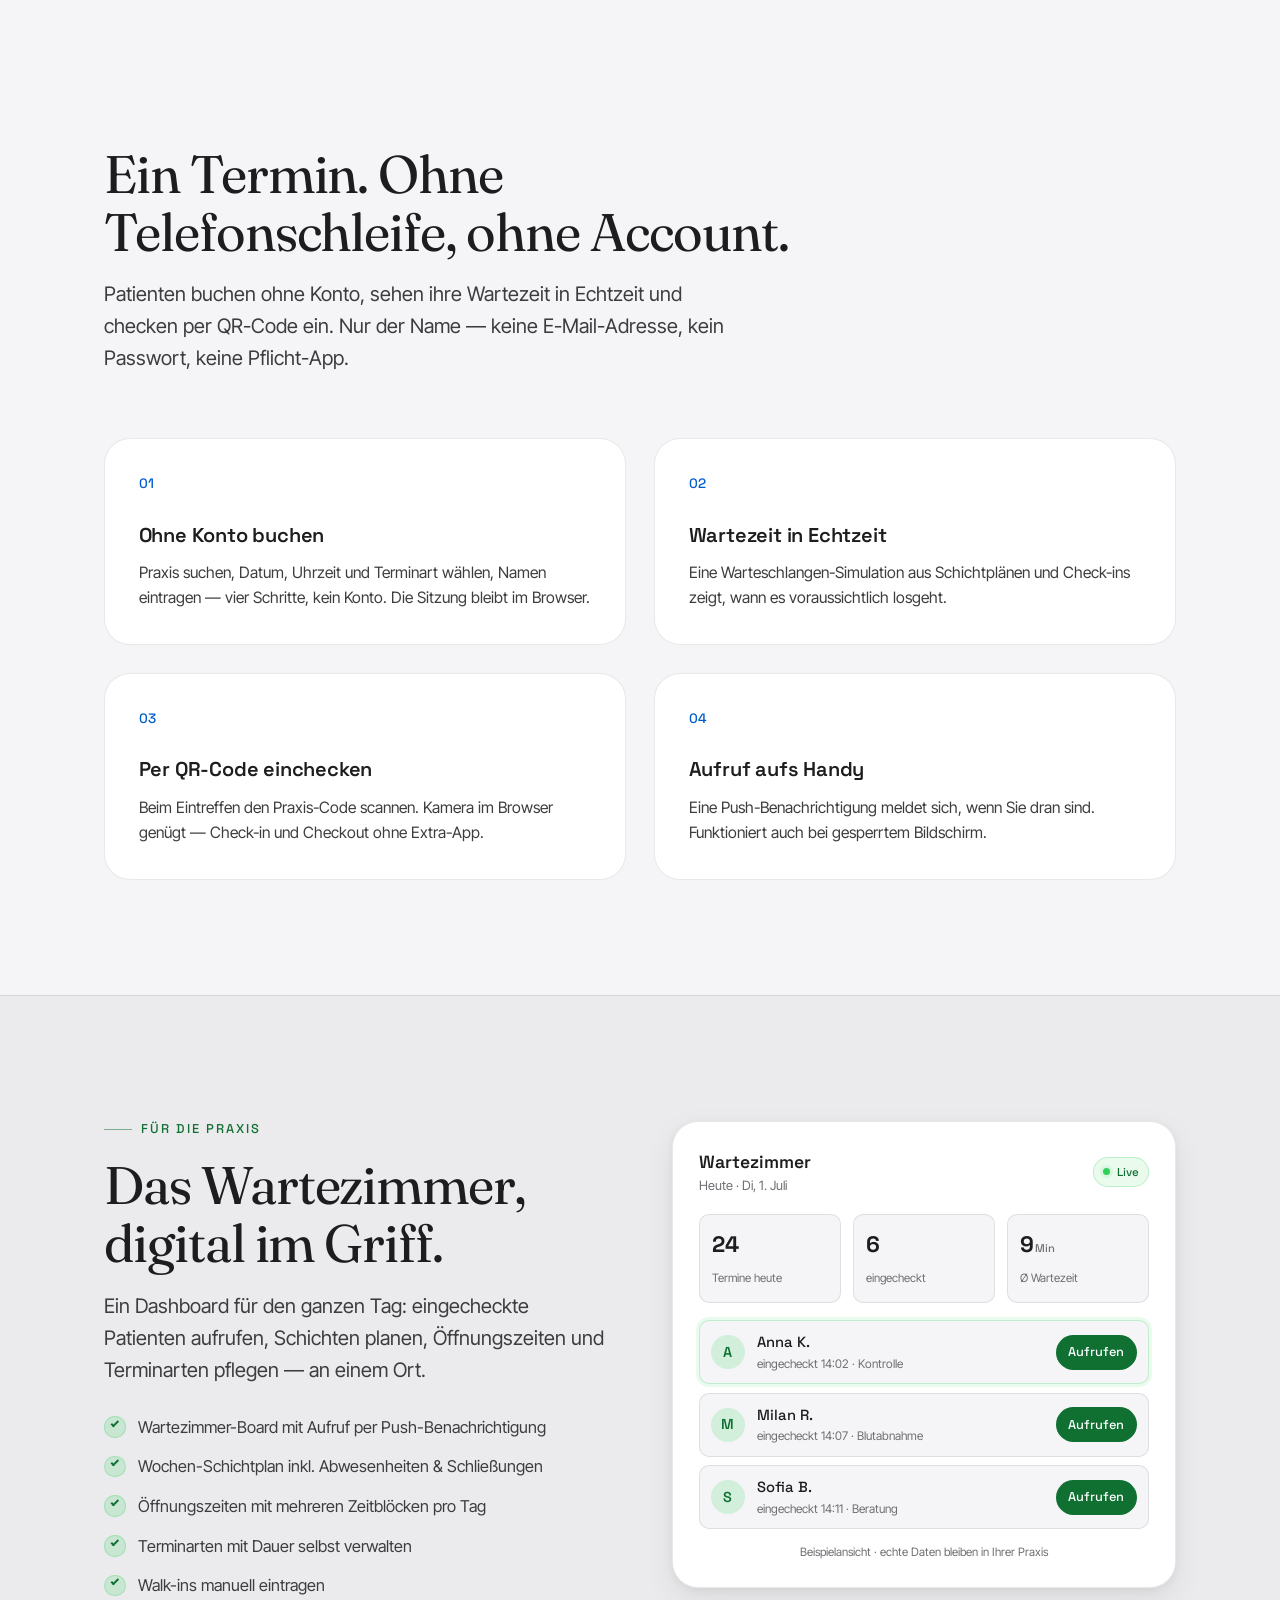
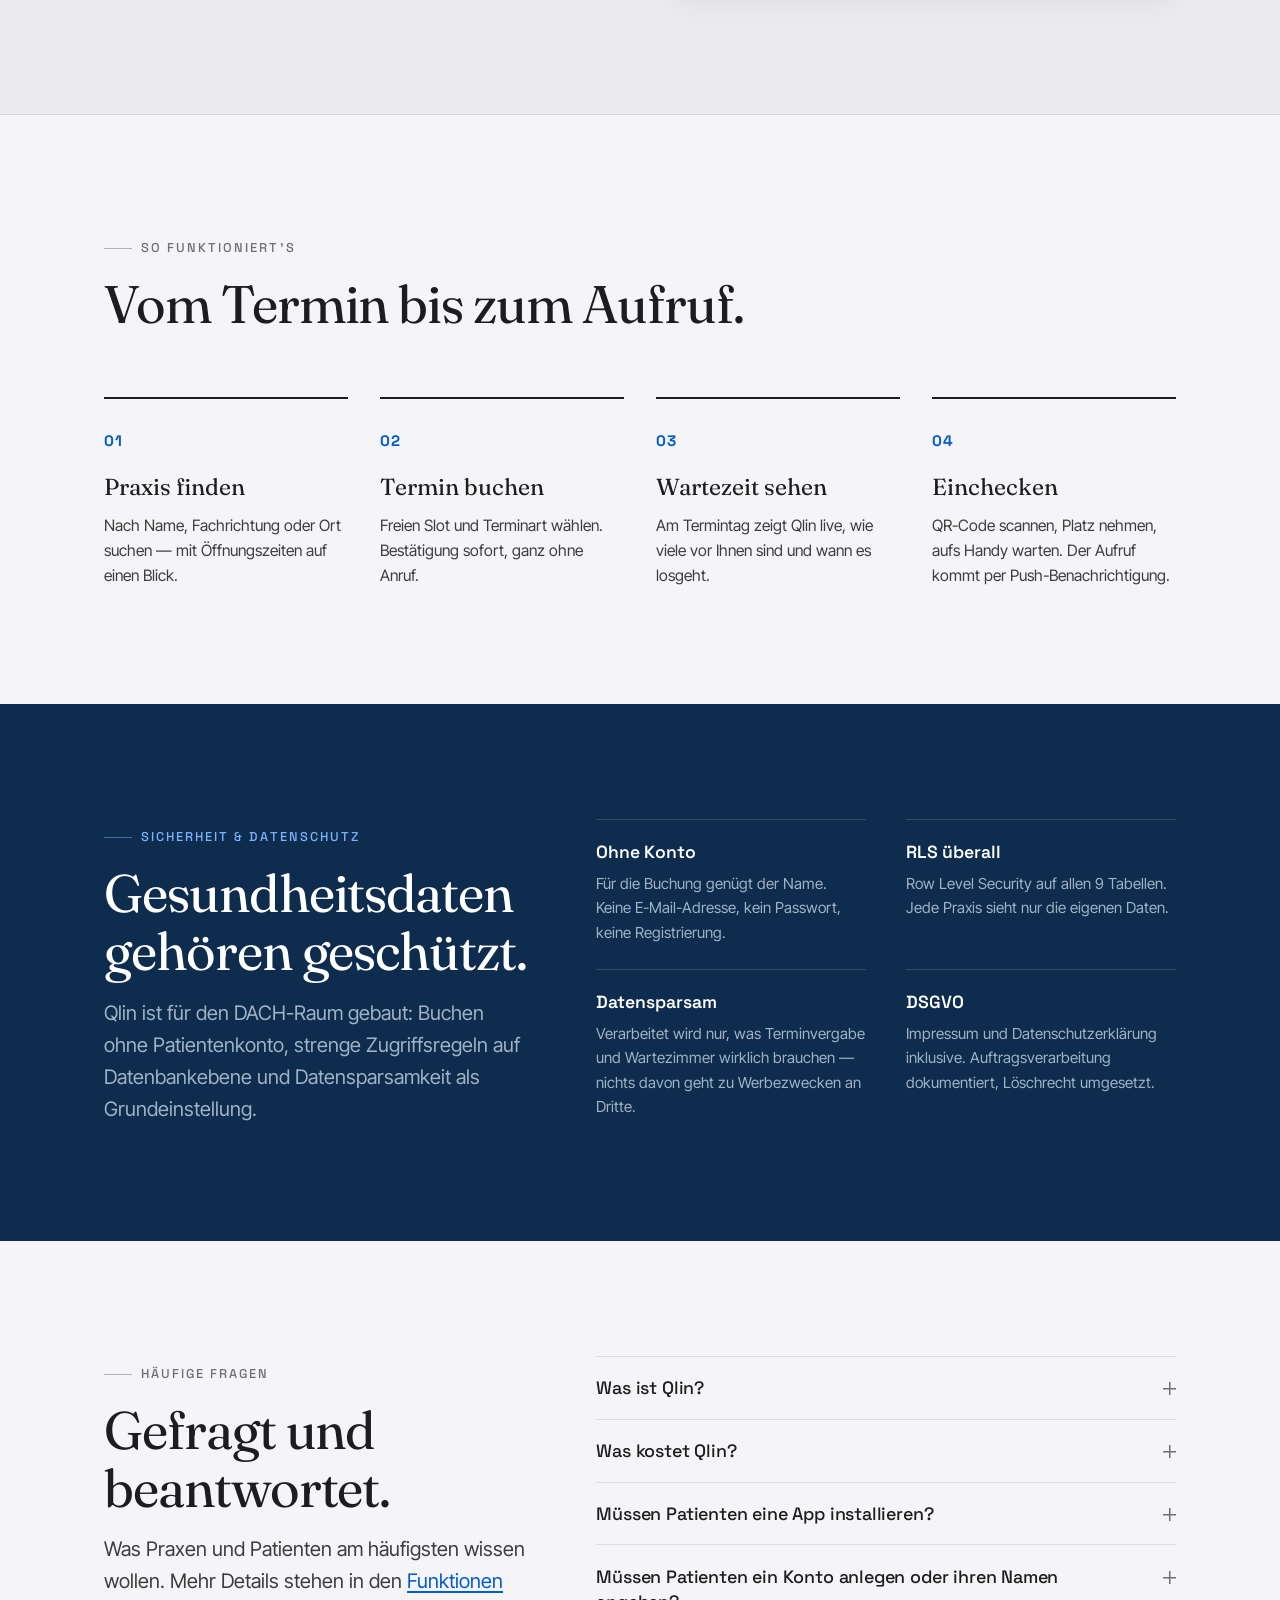
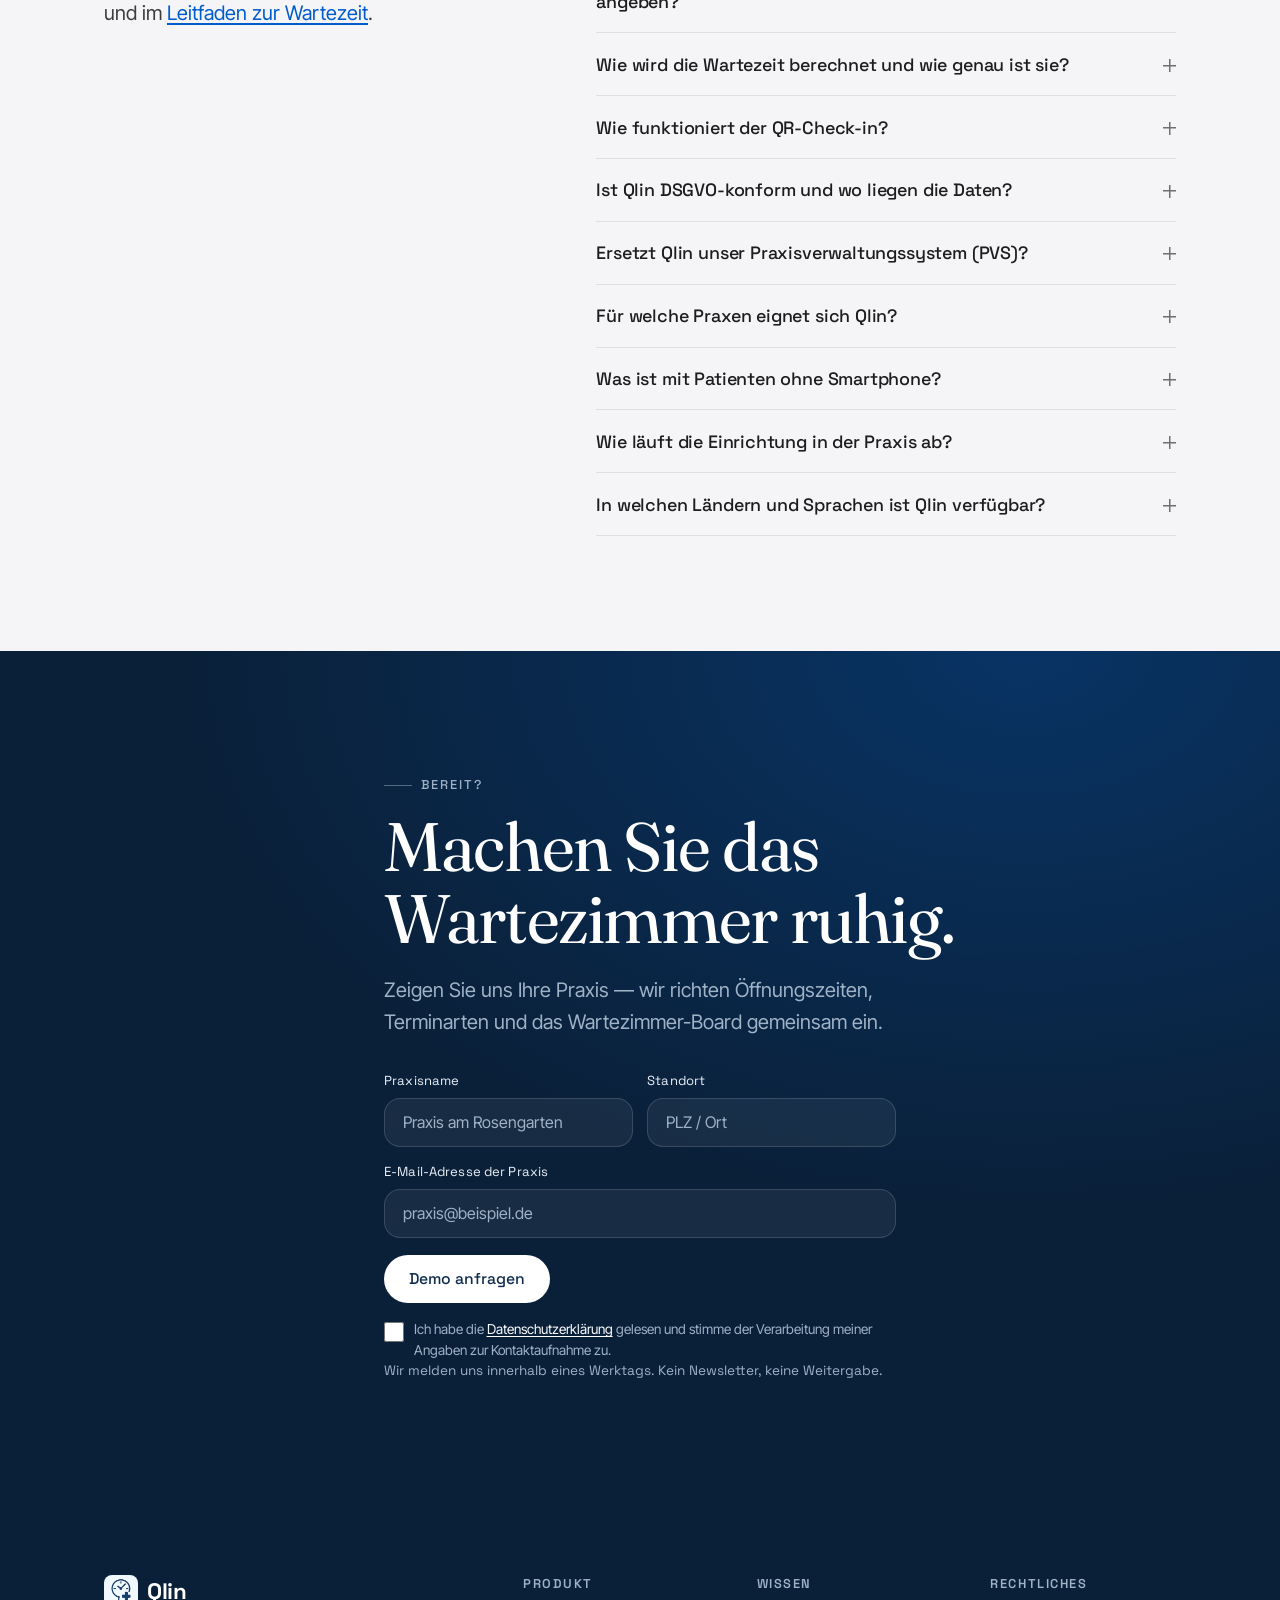
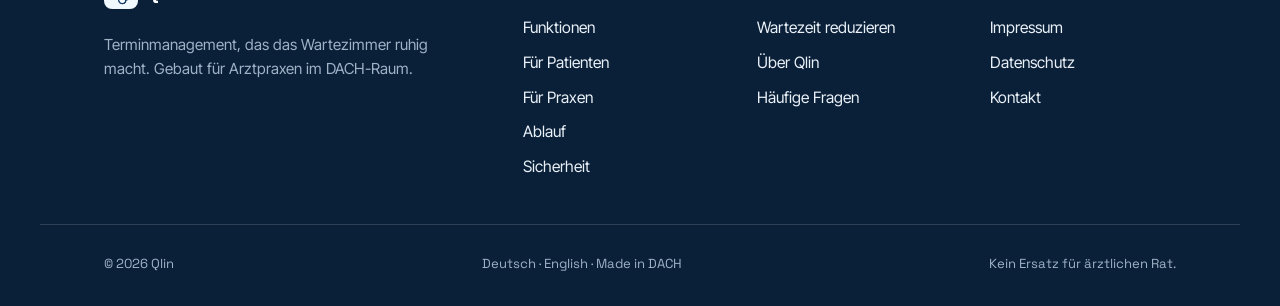
==== commit 4eae87ab: "fix: Befunde der Production-Ready-Checkliste abgearbeitet Kontrast (WCAG AA) - Neues Token --green-t" ====
--- a/index.html
+++ b/index.html
@@ -4,7 +4,7 @@
   <meta charset="UTF-8" />
   <meta name="viewport" content="width=device-width, initial-scale=1.0" />
   <title>Qlin — Wissen, wann Sie dran sind. Terminmanagement für Arztpraxen</title>
-  <meta name="description" content="Qlin bringt Echtzeit-Wartezeiten, Terminbuchung ohne Konto und QR-Check-in in Ihre Praxis. Ruhigeres Wartezimmer, planbarer Tag — ohne Installationszwang, DSGVO-konform." />
+  <meta name="description" content="Qlin bringt Echtzeit-Wartezeiten, Terminbuchung ohne Konto und QR-Check-in in Ihre Praxis. Ruhigeres Wartezimmer, planbarer Tag — DSGVO-konform." />
   <meta name="robots" content="index, follow, max-snippet:-1, max-image-preview:large" />
   <meta name="theme-color" content="#0e2c4d" />
   <link rel="canonical" href="https://qlin.info/" />
@@ -129,7 +129,7 @@
         "@id": "https://qlin.info/#webpage",
         "url": "https://qlin.info/",
         "name": "Qlin — Wissen, wann Sie dran sind. Terminmanagement für Arztpraxen",
-        "description": "Qlin bringt Echtzeit-Wartezeiten, Terminbuchung ohne Konto und QR-Check-in in Ihre Praxis. Ruhigeres Wartezimmer, planbarer Tag — ohne Installationszwang, DSGVO-konform.",
+        "description": "Qlin bringt Echtzeit-Wartezeiten, Terminbuchung ohne Konto und QR-Check-in in Ihre Praxis. Ruhigeres Wartezimmer, planbarer Tag — DSGVO-konform.",
         "inLanguage": "de-DE",
         "isPartOf": { "@id": "https://qlin.info/#website" },
         "about": { "@id": "https://qlin.info/#software" },
--- a/styles.css
+++ b/styles.css
@@ -36,6 +36,10 @@
   --green-soft: rgba(48, 209, 88, 0.10);
   --green-soft-med: rgba(48, 209, 88, 0.18);
   --green-border: rgba(48, 209, 88, 0.26);
+  /* Textvariante: --green-dark (#1aaa44, siehe COLORS.md) erreicht auf hellem
+     Grund nur 2,8:1. Fuer Gruen als Text oder Icon auf hellem Grund deshalb
+     dieses dunklere Gruen — 5,2:1 bis 5,7:1, also WCAG AA. */
+  --green-text: #0f7032;
 
   --error: #ff3b30;
 
@@ -81,7 +85,7 @@
 }
 .theme-doctor {
   --brand: var(--green);
-  --brand-dark: var(--green-dark);
+  --brand-dark: var(--green-text);
   --brand-soft: var(--green-soft);
   --brand-soft-med: var(--green-soft-med);
   --brand-border: var(--green-border);
@@ -165,7 +169,7 @@
   opacity: 0.5;
 }
 .eyebrow-blue { color: var(--blue-dark); }
-.eyebrow-green { color: var(--green-dark); }
+.eyebrow-green { color: var(--green-text); }
 .eyebrow-on-dark { color: var(--on-dark-muted); }
 
 /* ---------- Buttons ---------- */
@@ -183,7 +187,7 @@
   transition: transform 0.18s ease, background-color 0.18s ease, border-color 0.18s ease, color 0.18s ease, box-shadow 0.18s ease;
   min-height: 48px;
 }
-.btn-sm { padding: 0.65rem 1.15rem; font-size: 0.9rem; min-height: 42px; }
+.btn-sm { padding: 0.65rem 1.15rem; font-size: 0.9rem; min-height: 44px; }
 .btn[disabled] { opacity: 0.6; cursor: default; transform: none; box-shadow: none; }
 
 .btn-solid { background: var(--navy-deep); color: #fff; }
@@ -576,8 +580,8 @@
   content: "";
   position: absolute; left: 0.42rem; top: 0.44rem;
   width: 0.5rem; height: 0.28rem;
-  border-left: 2px solid var(--green-dark);
-  border-bottom: 2px solid var(--green-dark);
+  border-left: 2px solid var(--green-text);
+  border-bottom: 2px solid var(--green-text);
   transform: rotate(-45deg);
 }
 
@@ -594,7 +598,7 @@
 .dash-sub { font-size: 0.8rem; color: var(--muted); }
 .dash-badge {
   font-family: var(--font-grotesk); font-size: 0.72rem; font-weight: 500;
-  color: var(--green-dark); background: var(--green-soft);
+  color: var(--green-text); background: var(--green-soft);
   border: 1px solid var(--green-border);
   padding: 0.28rem 0.6rem; border-radius: 999px;
   display: inline-flex; align-items: center; gap: 0.4rem;
@@ -618,7 +622,7 @@
 .q-avatar {
   width: 34px; height: 34px; flex: none; border-radius: 50%;
   display: grid; place-items: center;
-  background: var(--green-soft-med); color: var(--green-dark);
+  background: var(--green-soft-med); color: var(--green-text);
   font-family: var(--font-grotesk); font-weight: 600; font-size: 0.9rem;
 }
 .q-body { display: flex; flex-direction: column; min-width: 0; flex: 1; }
@@ -627,7 +631,7 @@
 .q-call {
   flex: none;
   font-family: var(--font-grotesk); font-weight: 500; font-size: 0.8rem;
-  color: #fff; background: var(--green-dark);
+  color: #fff; background: var(--green-text);
   padding: 0.45rem 0.8rem; border-radius: 999px;
 }
 .dash-foot { margin-top: 0.9rem; font-size: 0.72rem; color: var(--muted); text-align: center; }
@@ -958,14 +962,14 @@
 .dash-queue li.called { opacity: 0.6; }
 .dash-queue li.called .q-avatar { background: var(--green); color: #fff; }
 .dash-queue li.called .q-call {
-  background: transparent; color: var(--green-dark);
+  background: transparent; color: var(--green-text);
   border: 1px solid var(--green-border);
 }
 
 .dash-foot { display: flex; align-items: center; justify-content: center; gap: 0.75rem; flex-wrap: wrap; }
 .dash-reset {
   font-family: var(--font-grotesk); font-size: 0.74rem; font-weight: 500;
-  color: var(--green-dark); background: var(--card);
+  color: var(--green-text); background: var(--card);
   border: 1px solid var(--line-strong);
   padding: 0.3rem 0.75rem; border-radius: 999px;
   transition: background 0.18s ease;
